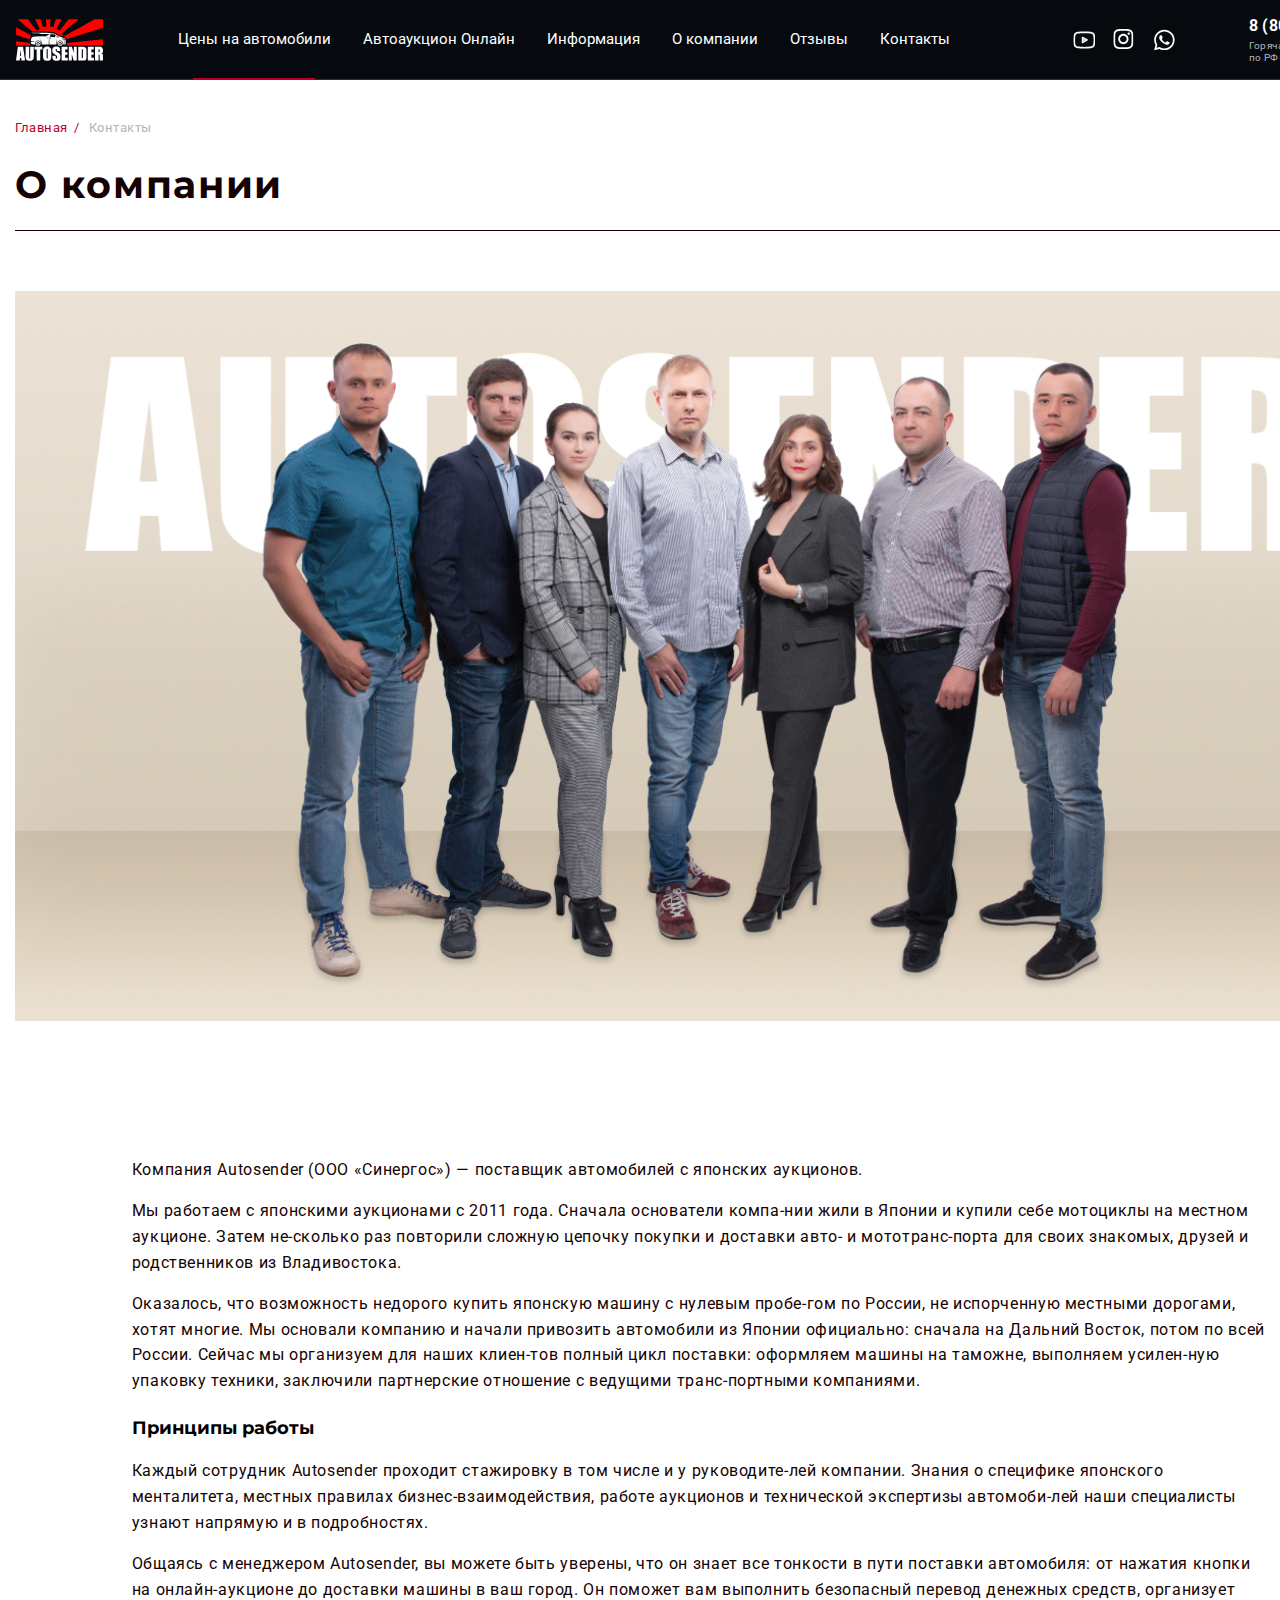
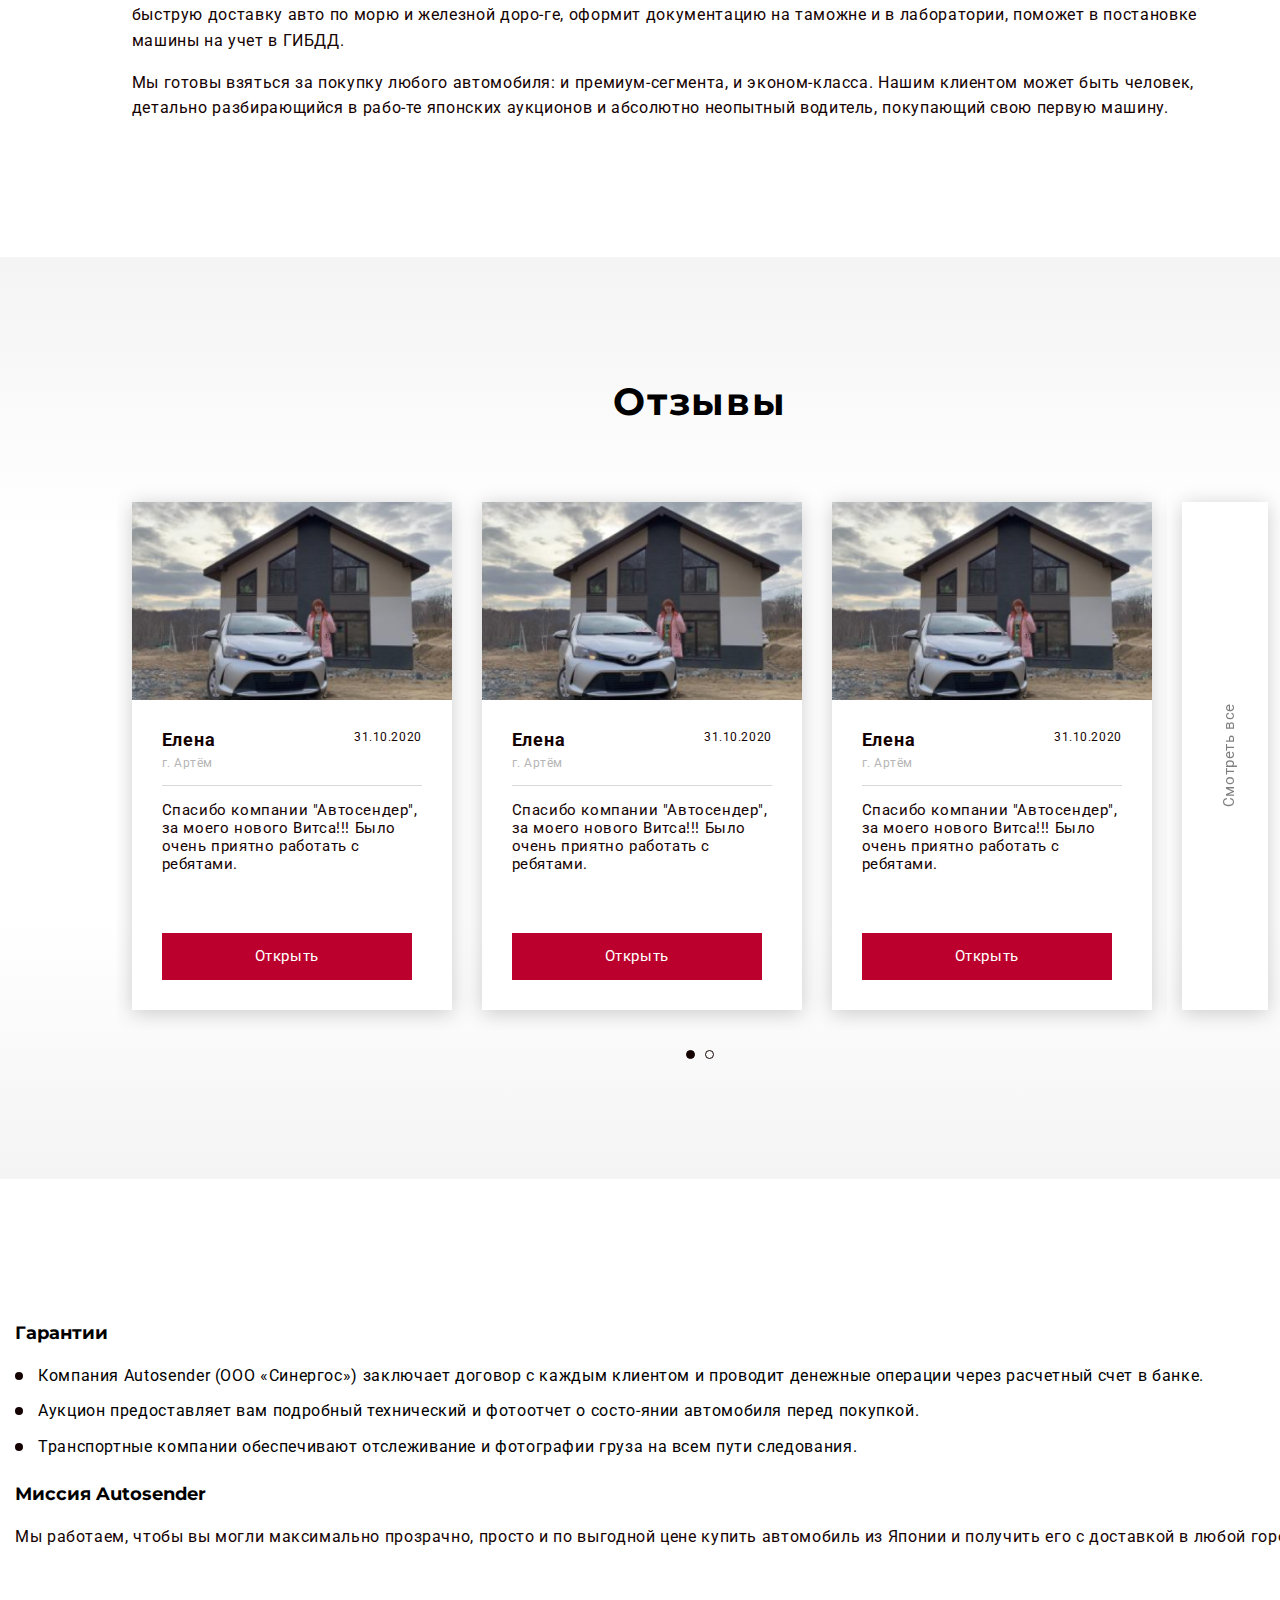
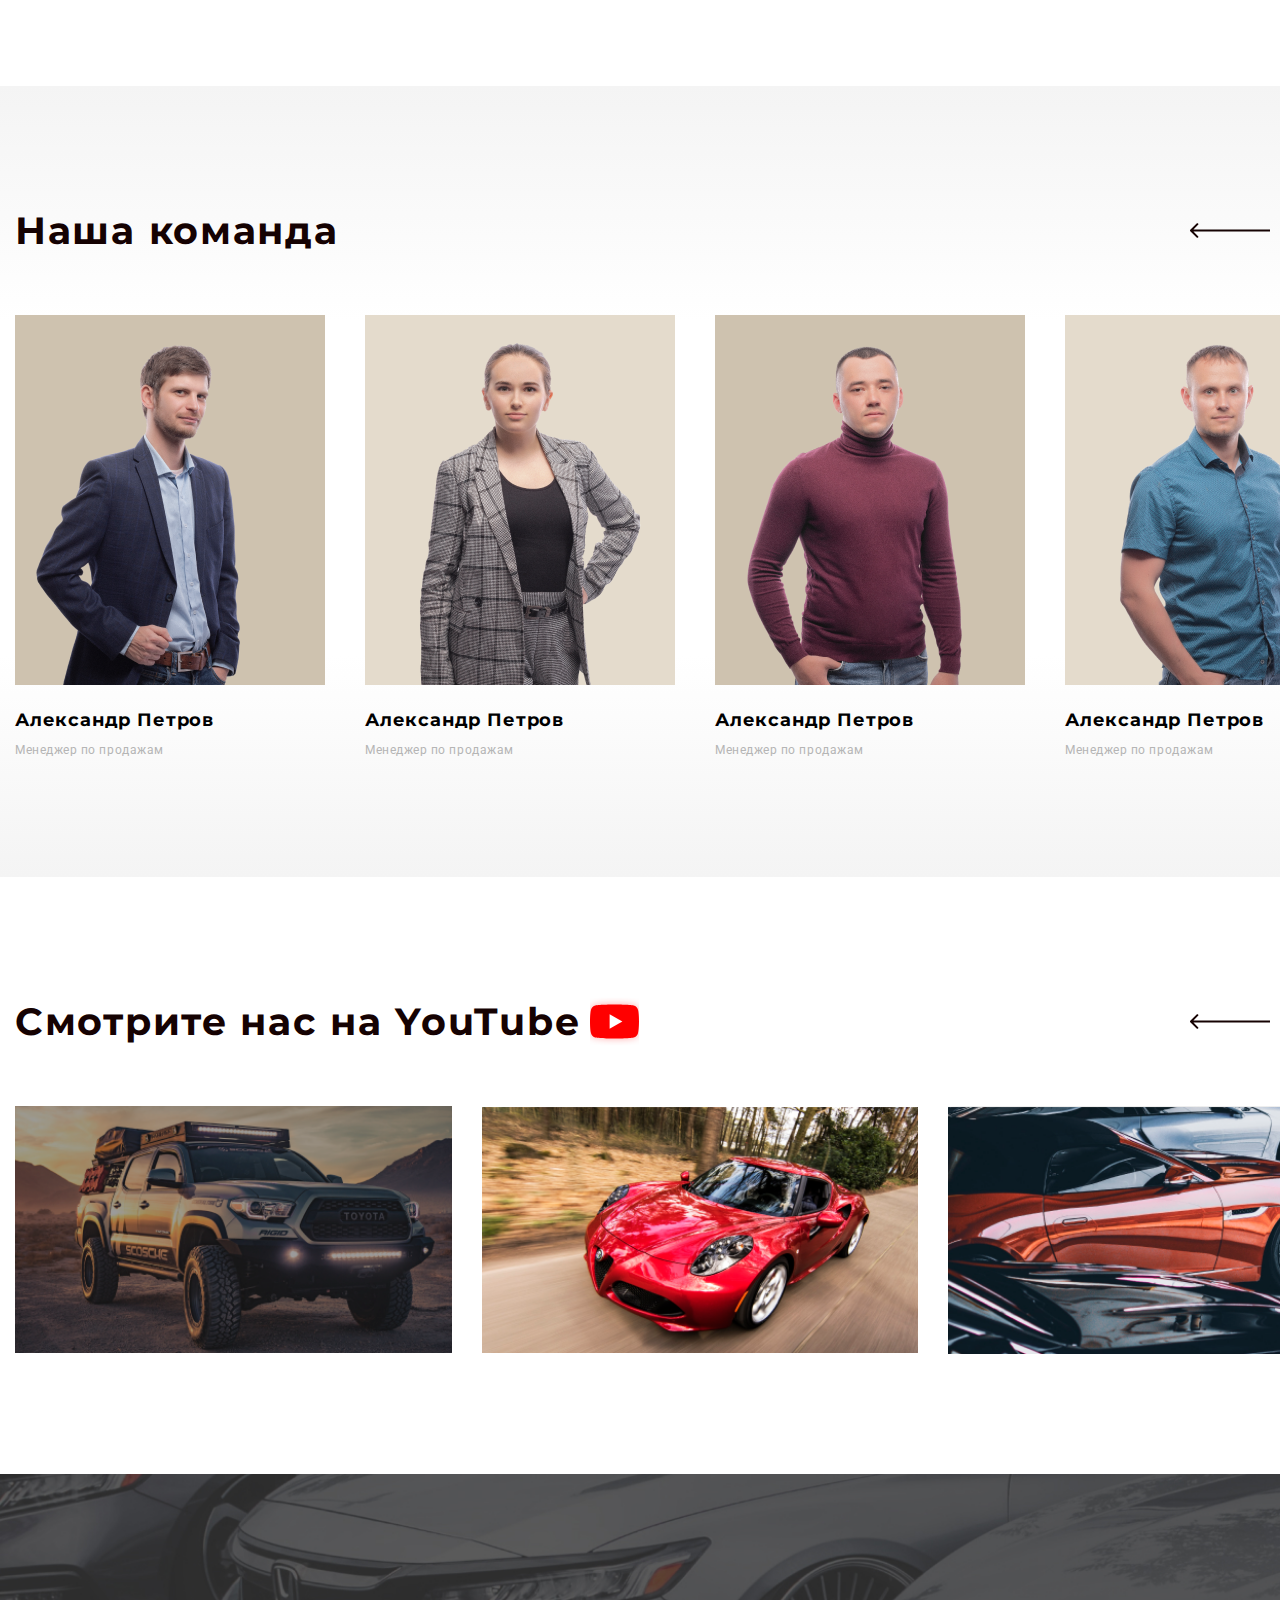
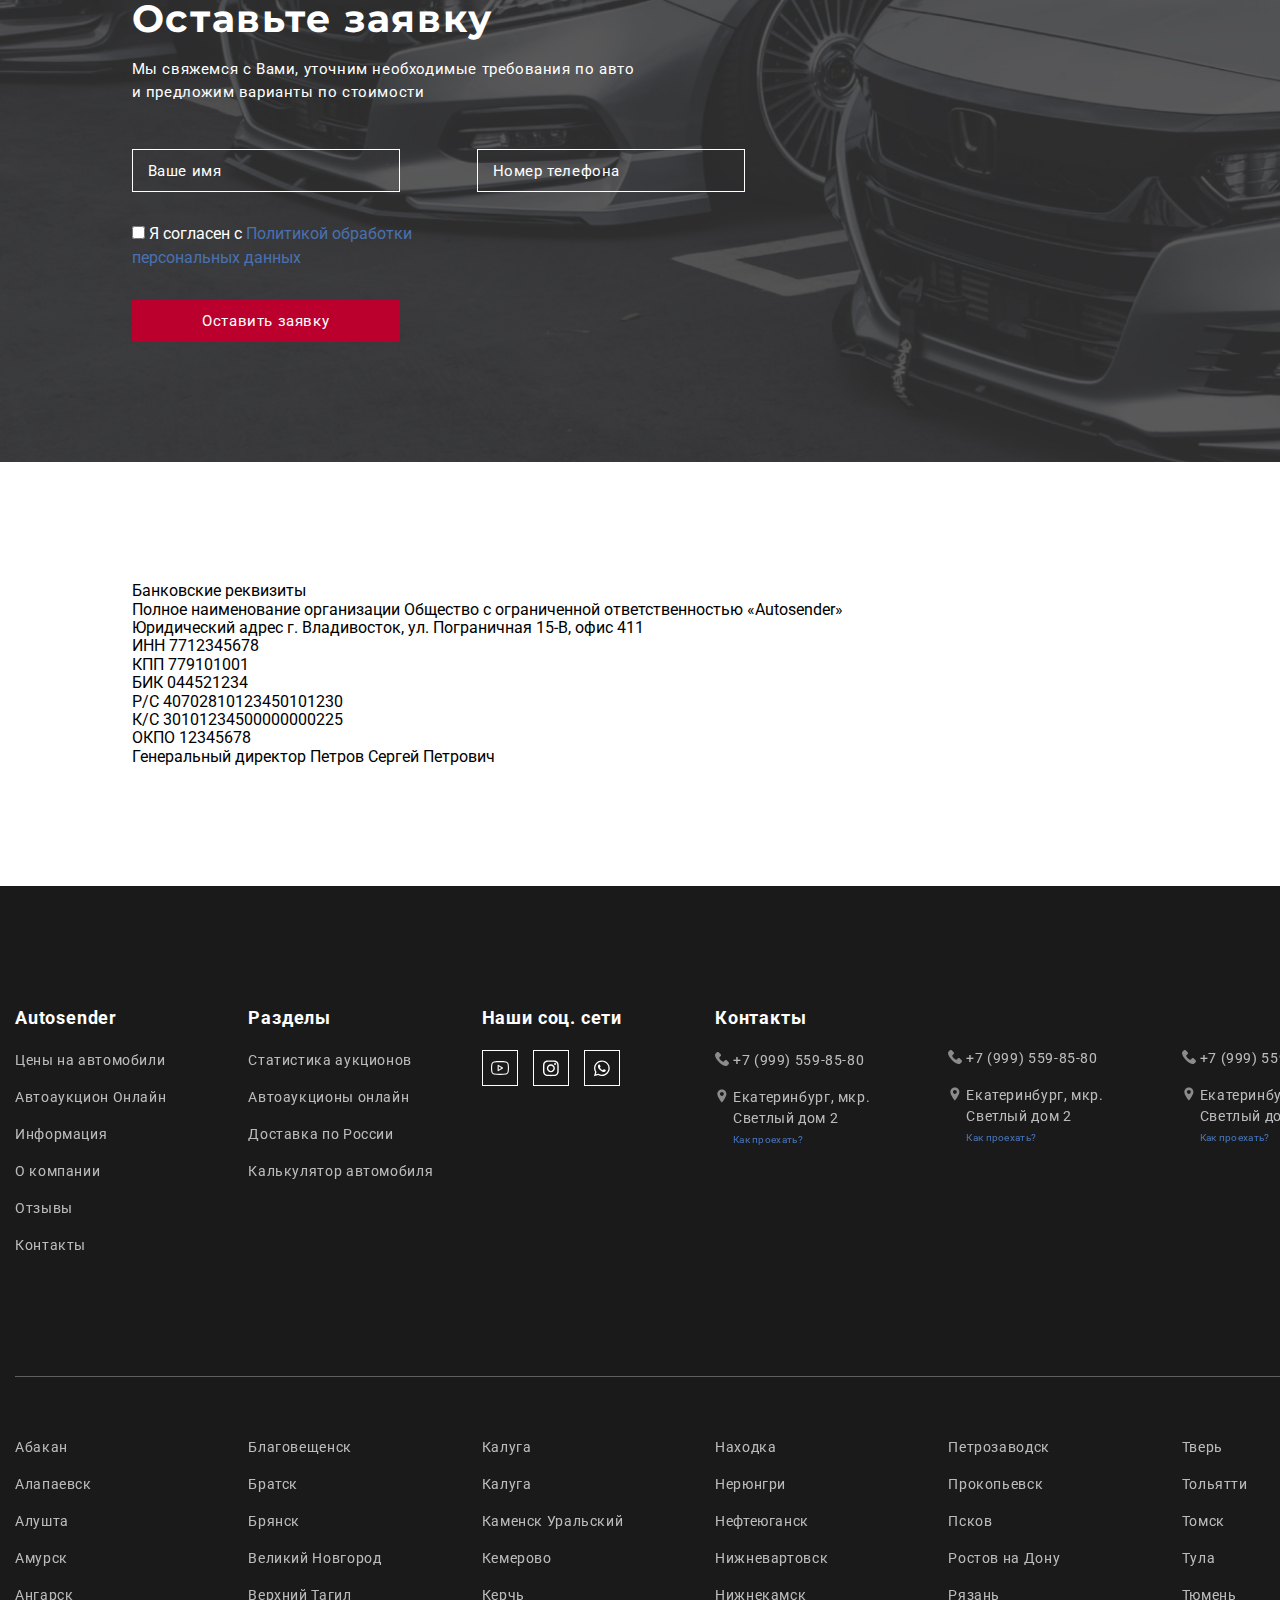
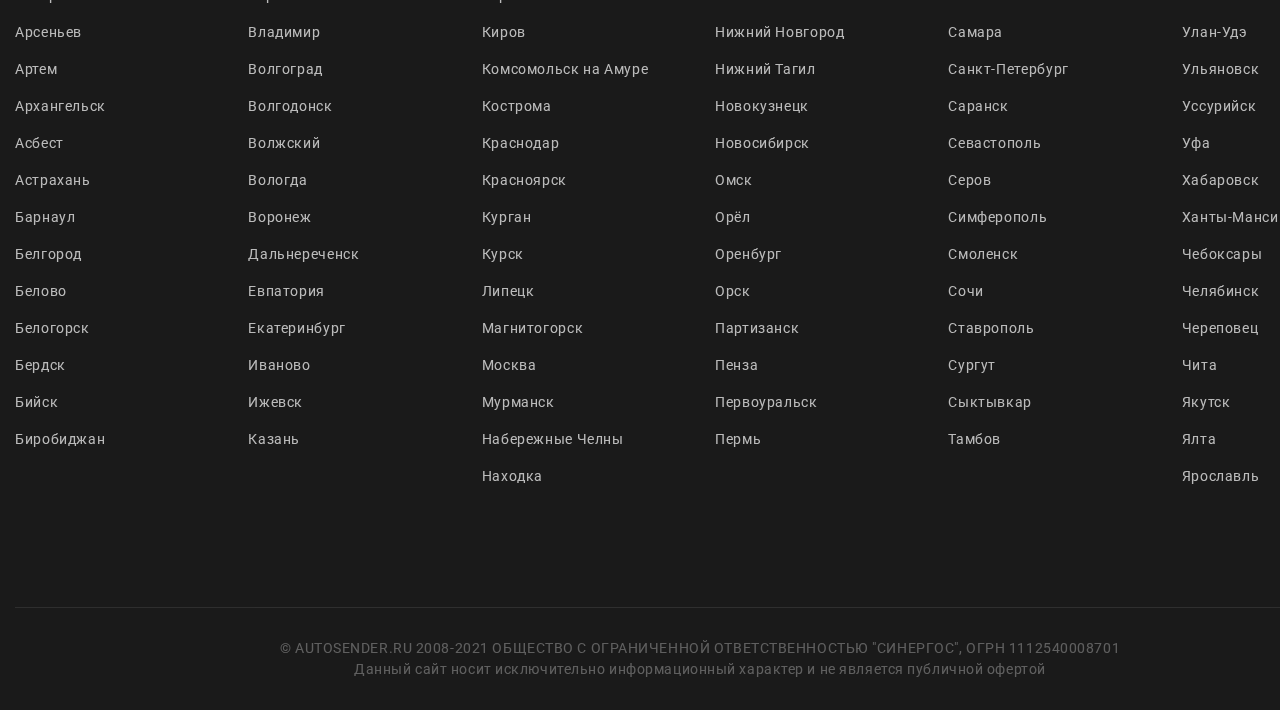
==== about.html @ 3d3c1809 "+" ====
<!DOCTYPE html>
<html lang="en">

<head>
    <meta charset="UTF-8">
    <meta http-equiv="X-UA-Compatible" content="IE=edge">
    <meta name="viewport" content="width=device-width, initial-scale=1.0">
    <title>Autosender</title>
    <link rel="stylesheet" href="css/normalize.css">
    <link rel="stylesheet" href="css/bootstrap-grid.css">
    <link rel="stylesheet" href="css/main.css">
</head>

<body>
    <header class="header">
        <div class="container-fluid">
            <div class="display-flex align-item-center justify-between">
                <div class="col-">
                    <img src="img/logo.svg" alt="" class="header__logo">
                </div>
                <div class="col-">
                    <ul class="header__menu">
                        <li class="active">
                            <a href="">Цены на автомобили</a>
                        </li>
                        <li>
                            <a href="">Автоаукцион Онлайн</a>
                        </li>
                        <li>
                            <a href="">Информация</a>
                        </li>
                        <li>
                            <a href="">О компании</a>
                        </li>
                        <li>
                            <a href="">Отзывы</a>
                        </li>
                        <li>
                            <a href="">Контакты</a>
                        </li>
                    </ul>
                </div>
                <div class="col-">
                    <ul class="header__soc">
                        <li><a href="#"></a></li>
                        <li><a href="#"></a></li>
                        <li><a href="#"></a></li>
                    </ul>
                </div>
                <div class="col- header__phone">
                    <a href="#">8 (800) 301-77-59</a>
                    <span>Горячая линия, звонок<br> по РФ бесплатный</span>
                </div>
            </div>
        </div>
    </header>

    <main class="main about-page">
        <div class="container-fluid">
            <div class="row">
                <div class="col-12">
                    <ul class="main__breadcrumbs">
                        <li><a href="#">Главная</a> </li>
                        <li>Контакты</li>
                    </ul>
                    <h1 class="main__title">О компании</h1>
                    <div class="contact__page__main-foto margin-0"></div>

                    <div class="row ">
                        <div class="col-1"></div>
                        <div class="col-10">
                            <div class="about-page__txt styles-articles">

                                <p>Компания Autosender (ООО «Синергос») — поставщик автомобилей с японских аукционов.
                                </p>
                                <p>Мы работаем с японскими аукционами с 2011 года. Сначала основатели компа-нии жили в
                                    Японии и купили себе мотоциклы на местном аукционе. Затем не-сколько раз повторили
                                    сложную цепочку покупки и доставки авто- и мототранс-порта для своих знакомых,
                                    друзей и
                                    родственников из Владивостока.
                                </p>
                                <p> Оказалось, что возможность недорого купить японскую машину с нулевым пробе-гом по
                                    России, не испорченную местными дорогами, хотят многие. Мы основали компанию и
                                    начали
                                    привозить автомобили из Японии официально: сначала на Дальний Восток, потом по всей
                                    России. Сейчас мы организуем для наших клиен-тов полный цикл поставки: оформляем
                                    машины
                                    на таможне, выполняем усилен-ную упаковку техники, заключили партнерские отношение с
                                    ведущими транс-портными компаниями.
                                </p>

                                <h3>Принципы работы</h3>
                                <p>Каждый сотрудник Autosender проходит стажировку в том числе и у руководите-лей
                                    компании.
                                    Знания о специфике японского менталитета, местных правилах бизнес-взаимодействия,
                                    работе
                                    аукционов и технической экспертизы автомоби-лей наши специалисты узнают напрямую и в
                                    подробностях.
                                </p>
                                <p>Общаясь с менеджером Autosender, вы можете быть уверены, что он знает все тонкости в
                                    пути
                                    поставки автомобиля: от нажатия кнопки на онлайн-аукционе до доставки машины в ваш
                                    город. Он поможет вам выполнить безопасный перевод денежных средств, организует
                                    быструю
                                    доставку авто по морю и железной доро-ге, оформит документацию на таможне и в
                                    лаборатории, поможет в постановке машины на учет в ГИБДД.
                                </p>
                                <p>Мы готовы взяться за покупку любого автомобиля: и премиум-сегмента, и эконом-класса.
                                    Нашим клиентом может быть человек, детально разбирающийся в рабо-те японских
                                    аукционов и
                                    абсолютно неопытный водитель, покупающий свою первую машину.
                                </p>
                            </div>
                        </div>
                        <div class="col-1"></div>

                    </div>



                </div>
            </div>
        </div>
    </main>




    <section class="reviews screen-padding  gray">
        <div class="container-fluid">
            <div class="row">
                <div class="col-12">
                    <div class="screen-title">Отзывы</div>
                </div>
            </div>
            <div class="row">
                <div class="col-md-1"></div>
                <div class="col-md-9 over-hidden">
                    <div class="row flex-nowrap sliders">
                        <div class="col-lg-4 col-md-6 col-sm-12 slide padding-top-bottom-20">
                            <div class="reviews__el">
                                <img src="img/rew.png" alt="" class="reviews__el__img">
                                <div class="reviews__el__intro">
                                    <div class="reviews__el__head">
                                        <span class="reviews__el__title"> Елена</span>
                                        <span class="reviews__el__data"> 31.10.2020</span>
                                    </div>
                                    <div class="reviews__el__city">
                                        г. Артём
                                    </div>
                                    <div class="reviews__el__txt">
                                        Спасибо компании "Автосендер", за моего нового Витса!!! Было очень приятно
                                        работать с
                                        ребятами.
                                    </div>
                                    <a href="" class="reviews__el__open">Открыть</a>
                                </div>
                            </div>
                        </div>

                        <div class="col-lg-4 col-md-6 col-sm-12 slide padding-top-bottom-20">
                            <div class="reviews__el">
                                <img src="img/rew.png" alt="" class="reviews__el__img">
                                <div class="reviews__el__intro">
                                    <div class="reviews__el__head">
                                        <span class="reviews__el__title">Елена</span>
                                        <span class="reviews__el__data"> 31.10.2020</span>
                                    </div>
                                    <div class="reviews__el__city">
                                        г. Артём
                                    </div>
                                    <div class="reviews__el__txt">
                                        Спасибо компании "Автосендер", за моего нового Витса!!! Было очень приятно
                                        работать с
                                        ребятами.
                                    </div>
                                    <a href="" class="reviews__el__open">Открыть</a>
                                </div>
                            </div>
                        </div>

                        <div class="col-lg-4 col-md-6 col-sm-12 slide padding-top-bottom-20">
                            <div class="reviews__el">
                                <img src="img/rew.png" alt="" class="reviews__el__img">
                                <div class="reviews__el__intro">
                                    <div class="reviews__el__head">
                                        <span class="reviews__el__title"> Елена</span>
                                        <span class="reviews__el__data"> 31.10.2020</span>
                                    </div>
                                    <div class="reviews__el__city">
                                        г. Артём
                                    </div>
                                    <div class="reviews__el__txt">
                                        Спасибо компании "Автосендер", за моего нового Витса!!! Было очень приятно
                                        работать с
                                        ребятами.
                                    </div>
                                    <a href="" class="reviews__el__open">Открыть</a>
                                </div>
                            </div>
                        </div>

                        <div class="col-lg-4 col-md-6 col-sm-12 slide padding-top-bottom-20">
                            <div class="reviews__el">
                                <img src="img/rew.png" alt="" class="reviews__el__img">
                                <div class="reviews__el__intro">
                                    <div class="reviews__el__head">
                                        <span class="reviews__el__title"> Елена</span>
                                        <span class="reviews__el__data"> 31.10.2020</span>
                                    </div>
                                    <div class="reviews__el__city">
                                        г. Артём
                                    </div>
                                    <div class="reviews__el__txt">
                                        Спасибо компании "Автосендер", за моего нового Витса!!! Было очень приятно
                                        работать с
                                        ребятами.
                                    </div>
                                    <a href="" class="reviews__el__open">Открыть</a>
                                </div>
                            </div>
                        </div>


                        <div class="col-lg-4 col-md-6 col-sm-12 slide padding-top-bottom-20">
                            <div class="reviews__el">
                                <img src="img/rew.png" alt="" class="reviews__el__img">
                                <div class="reviews__el__intro">
                                    <div class="reviews__el__head">
                                        <span class="reviews__el__title"> Елена</span>
                                        <span class="reviews__el__data"> 31.10.2020</span>
                                    </div>
                                    <div class="reviews__el__city">
                                        г. Артём
                                    </div>
                                    <div class="reviews__el__txt">
                                        Спасибо компании "Автосендер", за моего нового Витса!!! Было очень приятно
                                        работать с
                                        ребятами.
                                    </div>
                                    <a href="" class="reviews__el__open">Открыть</a>
                                </div>
                            </div>
                        </div>

                        <div class="col-lg-4 col-md-6 col-sm-12 slide padding-top-bottom-20">
                            <div class="reviews__el">
                                <img src="img/rew.png" alt="" class="reviews__el__img">
                                <div class="reviews__el__intro">
                                    <div class="reviews__el__head">
                                        <span class="reviews__el__title"> Елена</span>
                                        <span class="reviews__el__data"> 31.10.2020</span>
                                    </div>
                                    <div class="reviews__el__city">
                                        г. Артём
                                    </div>
                                    <div class="reviews__el__txt">
                                        Спасибо компании "Автосендер", за моего нового Витса!!! Было очень приятно
                                        работать с
                                        ребятами.
                                    </div>
                                    <a href="" class="reviews__el__open">Открыть</a>
                                </div>
                            </div>
                        </div>

                    </div>

                </div>


                <div class="col-md-1 padding-top-bottom-20">
                    <a href="" class="reviews__el__more">
                        <span>Смотреть все</span>
                    </a>
                </div>
            </div>
            <div class="row">
                <div class="col-12">
                    <div class="slider__dott"></div>
                </div>
            </div>
        </div>
        </div>
        </div>
    </section>

    <section class="guarant styles-articles screen-padding">
        <div class="container-fluid">
            <div class="row">
                <div class="col-12">
                    <h3>Гарантии</h3>
                    <ul>
                        <li>
                            Компания Autosender (ООО «Синергос») заключает договор с каждым клиентом и проводит денежные
                            операции через расчетный счет в банке.
                        </li>
                        <li>
                            Аукцион предоставляет вам подробный технический и фотоотчет о состо-янии автомобиля перед
                            покупкой.
                        </li>
                        <li>Транспортные компании обеспечивают отслеживание и фотографии груза на всем пути следования.
                        </li>
                    </ul>
                    <h3>Миссия Autosender</h3>
                    <p>
                        Мы работаем, чтобы вы могли максимально прозрачно, просто и по выгодной цене купить автомобиль
                        из Японии и получить его с доставкой в любой город России.

                    </p>
                </div>
            </div>
        </div>

    </section>



    <section class="team screen-padding main-slider">
        <div class="container-fluid over-hidden">
            <div class="row">
                <div class="col-12 flex justify-content-between __head">
                    <div class="team__title slider-title">Наша команда</div>
                    <div class="team__arrow slider-arrow">
                        <span class="team__arrow-left slider-left"></span>
                        <span class="team__arrow-right slider-right"></span>
                    </div>
                </div>
            </div>
            <div class="row flex-nowrap sliderStep">
                <div class="col-lg-3 col-md-4 col-sm-6 sliderStep__item">
                    <a href="#" class="team__item">
                        <span class="team__item__img"> <img src="img/photo-01.png" alt=""></span>
                        <span class="team__item__title">Александр Петров</span>
                        <span class="team__item__txt">Менеджер по продажам</span>
                    </a>
                </div>
                <div class="col-lg-3 col-md-4 col-sm-6  sliderStep__item">
                    <a href="#" class="team__item">
                        <span class="team__item__img"> <img src="img/photo-02.png" alt=""></span>
                        <span class="team__item__title">Александр Петров</span>
                        <span class="team__item__txt">Менеджер по продажам</span>
                    </a>
                </div>
                <div class="col-lg-3 col-md-4 col-sm-6  sliderStep__item">
                    <a href="#" class="team__item">
                        <span class="team__item__img"> <img src="img/photo-03.png" alt=""></span>
                        <span class="team__item__title">Александр Петров</span>
                        <span class="team__item__txt">Менеджер по продажам</span>
                    </a>
                </div>
                <div class="col-lg-3 col-md-4 col-sm-6  sliderStep__item">
                    <a href="#" class="team__item">
                        <span class="team__item__img"> <img src="img/photo-04.png" alt=""></span>
                        <span class="team__item__title">Александр Петров</span>
                        <span class="team__item__txt">Менеджер по продажам</span>
                    </a>
                </div>
                <div class="col-lg-3 col-md-4 col-sm-6  sliderStep__item">
                    <a href="#" class="team__item">
                        <span class="team__item__img"> <img src="img/photo-01.png" alt=""></span>
                        <span class="team__item__title">Александр Петров</span>
                        <span class="team__item__txt">Менеджер по продажам</span>
                    </a>
                </div>
                <div class="col-lg-3 col-md-4 col-sm-6  sliderStep__item">
                    <a href="#" class="team__item">
                        <span class="team__item__img"> <img src="img/photo-02.png" alt=""></span>
                        <span class="team__item__title">Александр Петров</span>
                        <span class="team__item__txt">Менеджер по продажам</span>
                    </a>
                </div>
                <div class="col-lg-3 col-md-4 col-sm-6  sliderStep__item">
                    <a href="#" class="team__item">
                        <span class="team__item__img"> <img src="img/photo-03.png" alt=""></span>
                        <span class="team__item__title">Александр Петров</span>
                        <span class="team__item__txt">Менеджер по продажам</span>
                    </a>
                </div>
                <div class="col-lg-3 col-md-4 col-sm-6  sliderStep__item">
                    <a href="#" class="team__item">
                        <span class="team__item__img"> <img src="img/photo-04.png" alt=""></span>
                        <span class="team__item__title">Александр Петров</span>
                        <span class="team__item__txt">Менеджер по продажам</span>
                    </a>
                </div>

            </div>


        </div>
    </section>


    <section class="youtube screen-padding white main-slider">
        <div class="container-fluid over-hidden">
            <div class="row">
                <div class="col-12 flex justify-content-between __head">
                    <div class="youtube__title slider-title">Смотрите нас на YouTube</div>
                    <div class="youtube__arrow slider-arrow">
                        <span class="youtube__arrow-left slider-left"></span>
                        <span class="youtube__arrow-right slider-right"></span>
                    </div>
                </div>
            </div>
            <div class="row flex-nowrap sliderStep">
                <div class="col-lg-4 col-md-6 col-sm-1 sliderStep__item">
                    <a href="#" class="youtube__item">
                        <img src="img/video-01.png" alt="">
                    </a>
                </div>
                <div class="col-lg-4 col-md-6 col-sm-1 sliderStep__item">
                    <a href="#" class="youtube__item">
                        <img src="img/video-02.png" alt="">
                    </a>
                </div>
                <div class="col-lg-4 col-md-6 col-sm-1 sliderStep__item">
                    <a href="#" class="youtube__item">
                        <img src="img/video-03.png" alt="">
                    </a>
                </div>
                <div class="col-lg-4 col-md-6 col-sm-1 sliderStep__item">
                    <a href="#" class="youtube__item">
                        <img src="img/video-01.png" alt="">
                    </a>
                </div>
                <div class="col-lg-4 col-md-6 col-sm-1 sliderStep__item">
                    <a href="#" class="youtube__item">
                        <img src="img/video-02.png" alt="">
                    </a>
                </div>
                <div class="col-lg-4 col-md-6 col-sm-1 sliderStep__item">
                    <a href="#" class="youtube__item">
                        <img src="img/video-03.png" alt="">
                    </a>
                </div>
            </div>
        </div>
        </div>
    </section>



    <section class="request screen-padding">
        <div class="container-fluid">
            <div class="row">
                <div class="col-md-1"></div>
                <div class="col-md-11">
                    <div class="request__title"> Оставьте заявку </div>
                    <div class="request__dec"> Мы свяжемся с Вами, уточним необходимые требования по авто <br>и
                        предложим
                        варианты по стоимости
                    </div>
                    <div class="request__inputs">
                        <input type="text" class="request__input" placeholder="Ваше имя">
                        <input type="text" class="request__input" placeholder="Номер телефона">
                    </div>

                    <label class="request__label">
                        <input type="checkbox">
                        <span>Я согласен с <a href="#">Политикой обработки персональных данных</a></span>
                    </label>
                    <input type="submit" value="Оставить заявку" class="request__submit">
                </div>
            </div>
        </div>
    </section>


    <section class="requisites screen-padding">
        <div class="container-fluid">
            <div class="row">
                <div class="col-1"></div>
                <div class="col-10">

                    <div class="requisites__el">
                        <div class="requisites__el__title"> Банковские реквизиты</div>
                        <div class="requisites__el__txt">
                            <div class="requisites__el__col">
                                <div class="requisites__el__row">
                                    <span>Полное наименование организации</span>
                                    <span>Общество с ограниченной ответственностью «Autosender»</span>

                                </div>
                                <div class="requisites__el__row">
                                    <span>Юридический адрес</span>
                                    <span>г. Владивосток, ул. Пограничная 15-В, офис 411</span>
                                </div>
                                <div class="requisites__el__row">
                                    <span>ИНН</span>
                                    <span>7712345678</span>
                                </div>
                            </div>
                            <div class="requisites__el__col">
                                <div class="requisites__el__row">
                                    <span>КПП</span>
                                    <span>779101001</span>
                                </div>
                                <div class="requisites__el__row">
                                    <span>БИК</span>
                                    <span>044521234</span>
                                </div>
                                <div class="requisites__el__row">
                                    <span>Р/С</span>
                                    <span>40702810123450101230</span>
                                </div>
                            </div>
                            <div class="requisites__el__col">
                                <div class="requisites__el__row">
                                    <span>К/С</span>
                                    <span>30101234500000000225</span>
                                </div>
                                <div class="requisites__el__row">
                                    <span>ОКПО</span>
                                    <span>12345678</span>
                                </div>
                                <div class="requisites__el__row">
                                    <span>Генеральный директор</span>
                                    <span>Петров Сергей Петрович</span>
                                </div>
                            </div>
                        </div>


                    </div>

                </div>
                <div class="col-1"></div>
            </div>
        </div>
    </section>

    <footer class="footer">
        <div class="container-fluid">
            <div class="row">
                <div class="col-md-2">
                    <div class="footer__title">Autosender</div>
                    <ul class="footer__list">
                        <li><a href="#">Цены на автомобили</a></li>
                        <li><a href="#">Автоаукцион Онлайн</a></li>
                        <li><a href="#">Информация</a></li>
                        <li><a href="#">О компании</a></li>
                        <li><a href="#">Отзывы</a></li>
                        <li><a href="#">Контакты</a></li>
                    </ul>
                </div>
                <div class="col-md-2">
                    <div class="footer__title">Разделы</div>
                    <ul class="footer__list">
                        <li><a href="#">Статистика аукционов</a></li>
                        <li><a href="#">Автоаукционы онлайн</a></li>
                        <li><a href="#"> Доставка по России</a></li>
                        <li><a href="#"> Калькулятор автомобиля</a></li>
                    </ul>
                </div>
                <div class="col-md-2">
                    <div class="footer__title">Наши соц. сети</div>
                    <ul class="footer__soc-list">
                        <li><a href="#"></a></li>
                        <li><a href="#"></a></li>
                        <li><a href="#"></a></li>
                    </ul>
                </div>
                <div class="col-md-2">
                    <div class="footer__title">Контакты</div>
                    <ul class="footer__list f-contact">
                        <li><a href="#">+7 (999) 559-85-80</a></li>
                        <li><span>Екатеринбург, мкр. Светлый дом 2</span><a href="#">Как проехать?</a></li>
                    </ul>
                </div>
                <div class="col-md-2 padding-top-43">
                    <ul class="footer__list f-contact">
                        <li><a href="#">+7 (999) 559-85-80</a></li>
                        <li><span>Екатеринбург, мкр. Светлый дом 2</span><a href="#">Как проехать?</a></li>
                    </ul>
                </div>
                <div class="col-md-2 padding-top-43">
                    <ul class="footer__list f-contact">
                        <li><a href="#">+7 (999) 559-85-80</a></li>
                        <li><span>Екатеринбург, мкр. Светлый дом 2</span><a href="#">Как проехать?</a></li>
                    </ul>
                </div>
            </div>
            <div class="footer__bot">
                <div class="row">
                    <div class="col-md-2">
                        <ul class="footer__list">
                            <li><a href="#">Абакан</a></li>
                            <li><a href="#">Алапаевск</a></li>
                            <li><a href="#">Алушта</a></li>
                            <li><a href="#">Амурск</a></li>
                            <li><a href="#">Ангарск</a></li>
                            <li><a href="#">Арсеньев</a></li>
                            <li><a href="#">Артем</a></li>
                            <li><a href="#">Архангельск</a></li>
                            <li><a href="#">Асбест</a></li>
                            <li><a href="#">Астрахань</a></li>
                            <li><a href="#">Барнаул</a></li>
                            <li><a href="#">Белгород</a></li>
                            <li><a href="#">Белово</a></li>
                            <li><a href="#">Белогорск</a></li>
                            <li><a href="#">Бердск</a></li>
                            <li><a href="#">Бийск</a></li>
                            <li><a href="#">Биробиджан</a></li>
                        </ul>
                    </div>
                    <div class="col-md-2">
                        <ul class="footer__list">
                            <li><a href="#">Благовещенск</a></li>
                            <li><a href="#">Братск</a></li>
                            <li><a href="#">Брянск</a></li>
                            <li><a href="#">Великий Новгород</a></li>
                            <li><a href="#">Верхний Тагил</a></li>
                            <li><a href="#">Владимир</a></li>
                            <li><a href="#">Волгоград</a></li>
                            <li><a href="#">Волгодонск</a></li>
                            <li><a href="#">Волжский</a></li>
                            <li><a href="#">Вологда</a></li>
                            <li><a href="#">Воронеж</a></li>
                            <li><a href="#">Дальнереченск</a></li>
                            <li><a href="#">Евпатория</a></li>
                            <li><a href="#">Екатеринбург</a></li>
                            <li><a href="#">Иваново</a></li>
                            <li><a href="#">Ижевск</a></li>
                            <li><a href="#">Казань</a></li>
                        </ul>
                    </div>
                    <div class="col-md-2">
                        <ul class="footer__list">
                            <li><a href="#">Калуга</a></li>
                            <li><a href="#">Калуга</a></li>
                            <li><a href="#">Каменск Уральский</a></li>
                            <li><a href="#">Кемерово</a></li>
                            <li><a href="#">Керчь</a></li>
                            <li><a href="#">Киров</a></li>
                            <li><a href="#">Комсомольск на Амуре</a></li>
                            <li><a href="#">Кострома</a></li>
                            <li><a href="#">Краснодар</a></li>
                            <li><a href="#">Красноярск</a></li>
                            <li><a href="#">Курган</a></li>
                            <li><a href="#">Курск</a></li>
                            <li><a href="#">Липецк</a></li>
                            <li><a href="#"> Магнитогорск</a></li>
                            <li><a href="#">Москва</a></li>
                            <li><a href="#">Мурманск</a></li>
                            <li><a href="#">Набережные Челны</a></li>
                            <li><a href="#">Находка</a></li>
                        </ul>
                    </div>
                    <div class="col-md-2">
                        <ul class="footer__list">
                            <li><a href="#">Находка</a></li>
                            <li><a href="#">Нерюнгри</a></li>
                            <li><a href="#">Нефтеюганск</a></li>
                            <li><a href="#">Нижневартовск</a></li>
                            <li><a href="#">Нижнекамск</a></li>
                            <li><a href="#">Нижний Новгород</a></li>
                            <li><a href="#">Нижний Тагил</a></li>
                            <li><a href="#">Новокузнецк</a></li>
                            <li><a href="#">Новосибирск</a></li>
                            <li><a href="#">Омск</a></li>
                            <li><a href="#">Орёл</a></li>
                            <li><a href="#">Оренбург</a></li>
                            <li><a href="#">Орск</a></li>
                            <li><a href="#">Партизанск</a></li>
                            <li><a href="#">Пенза</a></li>
                            <li><a href="#">Первоуральск</a></li>
                            <li><a href="#">Пермь</a></li>
                        </ul>
                    </div>
                    <div class="col-md-2">
                        <ul class="footer__list">
                            <li><a href="#">Петрозаводск</a></li>
                            <li><a href="#">Прокопьевск</a></li>
                            <li><a href="#">Псков</a></li>
                            <li><a href="#">Ростов на Дону</a></li>
                            <li><a href="#">Рязань</a></li>
                            <li><a href="#">Самара</a></li>
                            <li><a href="#">Санкт-Петербург</a></li>
                            <li><a href="#">Саранск</a></li>
                            <li><a href="#">Севастополь</a></li>
                            <li><a href="#">Серов</a></li>
                            <li><a href="#">Симферополь</a></li>
                            <li><a href="#">Смоленск</a></li>
                            <li><a href="#">Сочи</a></li>
                            <li><a href="#">Ставрополь</a></li>
                            <li><a href="#">Сургут</a></li>
                            <li><a href="#">Сыктывкар</a></li>
                            <li><a href="#">Тамбов</a></li>
                        </ul>
                    </div>
                    <div class="col-md-2">
                        <ul class="footer__list">
                            <li><a href="#">Тверь</a></li>
                            <li><a href="#">Тольятти</a></li>
                            <li><a href="#">Томск</a></li>
                            <li><a href="#">Тула</a></li>
                            <li><a href="#">Тюмень</a></li>
                            <li><a href="#">Улан-Удэ</a></li>
                            <li><a href="#">Ульяновск</a></li>
                            <li><a href="#">Уссурийск</a></li>
                            <li><a href="#">Уфа</a></li>
                            <li><a href="#">Хабаровск</a></li>
                            <li><a href="#">Ханты-Мансийск</a></li>
                            <li><a href="#">Чебоксары</a></li>
                            <li><a href="#">Челябинск</a></li>
                            <li><a href="#">Череповец</a></li>
                            <li><a href="#">Чита</a></li>
                            <li><a href="#">Якутск</a></li>
                            <li><a href="#">Ялта</a></li>
                            <li><a href="#">Ярославль</a></li>
                        </ul>
                    </div>
                </div>
            </div>
            <div class="row">
                <div class="col-md-12">
                    <div class="footer__cop">
                        © AUTOSENDER.RU 2008-2021 ОБЩЕСТВО С ОГРАНИЧЕННОЙ ОТВЕТСТВЕННОСТЬЮ "СИНЕРГОС", ОГРН
                        1112540008701<br>
                        Данный сайт носит исключительно информационный характер и не является публичной офертой
                    </div>
                </div>
            </div>
        </div>
    </footer>
    <script src="js/main.js"></script>
</body>

</html>
---- css/main.css ----
@import url("https://fonts.googleapis.com/css2?family=Roboto:wght@300;400;500;700;900&display=swap");
@import url("https://fonts.googleapis.com/css2?family=Montserrat:wght@300;400;700&display=swap");

body {
    font-family: "Roboto", sans-serif;
    font-size: 16px;
    min-width: 1400px;
    
}

* {
    box-sizing: border-box;
}

.header {
    height: 80px;
    background: #060a0e;
    border-bottom: 1px solid rgba(255, 255, 255, 0.15);
}

.header__menu {
    display: flex;
}

.header__menu > li {
    margin-right: 32px;
    height: 80px;
    position: relative;
    display: flex;
    align-items: center;
}

.header__menu > li.active:after {
    content: "";
    position: absolute;
    width: 80%;
    left: 10%;
    bottom: 0;
    height: 2px;
    background: #bc002d;
}

.header__menu > li:last-child {
    margin-right: 0;
}

.header__logo {
    display: block;
}

.header__menu > li > a {
    color: #fff;
    font-size: 15px;
    display: block;
    white-space: nowrap;
}

.header__soc {
    display: flex;
    margin-left: 50px;
}

.header__soc > li {
    margin-right: 18px;
}

.header__soc > li:last-child {
    margin-right: 0;
}

.header__soc > li > a {
    width: 22px;
    height: 22px;
    display: block;
}

.header__soc > li:nth-child(1) > a {
    background: url(../img/youtube.svg) no-repeat 0 0;
}

.header__soc > li:nth-child(2) > a {
    background: url(../img/instagram.svg) no-repeat 0 0;
}

.header__soc > li:nth-child(3) > a {
    background: url(../img/whatsapp.svg) no-repeat 0 0;
}

.header__phone > span {
    display: block;
    font-size: 10px;
    line-height: 120%;
    letter-spacing: 0.04em;
    color: #b5b5b5;
}

.header__phone > a {
    display: block;
    font-weight: bold;
    font-size: 16px;
    line-height: 20px;
    letter-spacing: 0.02em;
    color: #ffffff;
    margin-bottom: 4px;
}

.screen-1 {
    height: 800px;
    background: url(../img/bg.jpg) no-repeat center 0;
    background-size: cover;
    display: flex;
    align-items: stretch;
}

.screen-1 .container-fluid {
    display: flex;
    align-items: center;
}

.screen-1__dec {
    font-size: 15px;
    line-height: 18px;
    letter-spacing: 0.18em;
    color: rgba(255, 255, 255, 0.3);
}

.screen-1__title {
    font-weight: bold;
    font-size: 45px;
    line-height: 130%;
    letter-spacing: 0.045em;
    text-transform: uppercase;

    color: #ffffff;
}

.screen-1__more {
    width: 195px;
    height: 44px;
    text-align: center;
    line-height: 44px;
    display: block;
    border: 1px solid #ffffff;
    box-sizing: border-box;
    font-size: 15px;
    letter-spacing: 0.04em;
    color: #ffffff;
    margin-top: 40px;
}

.screen-1__el {
    max-width: 650px;
    position: relative;
    padding-bottom: 260px;
}

.screen-1__el:after {
    content: "";
    position: absolute;
    width: 8px;
    height: 192px;
    background: url(../img/scroll.svg) no-repeat 0 0;
    left: 0;
    bottom: 0;
}

.screen-1__soc {
    position: absolute;
    right: 15px;
    top: 50%;
    margin-top: -69px;
}

.screen-1__soc > li {
    margin-bottom: 15px;
}

.screen-1__soc > li:last-child {
    margin-bottom: 0;
}

.screen-1__soc > li > a {
    width: 36px;
    height: 36px;
    display: block;
}

.screen-1__soc > li:nth-child(1) > a {
    background: url(../img/youtube2.svg) no-repeat 0 0;
}

.screen-1__soc > li:nth-child(2) > a {
    background: url(../img/instagram2.svg) no-repeat 0 0;
}

.screen-1__soc > li:nth-child(3) > a {
    background: url(../img/whatsapp2.svg) no-repeat 0 0;
}

.screen-1__form {
    position: absolute;
    right: 0;
    bottom: 0;
    background: rgba(0, 0, 0, 0.4);
    backdrop-filter: blur(30px);
    display: flex;
    align-items: stretch;
}

.screen-1__form__row {
    display: flex;
    border-bottom: 1px solid rgba(255, 255, 255, 0.15);
}

.screen-1__form__col {
    width: 50%;
    min-width: 275px;
    padding: 40px;
    border-right: 1px solid rgba(255, 255, 255, 0.15);
}

.screen-1__form__sumbit {
    height: 100%;
    border: none;
    background: none;
    background: url(../img/sumbit-1.svg) no-repeat center center;
    width: 100px;
    cursor: pointer;
}

.screen-1__form__selects {
    display: flex;
    justify-content: space-between;
}

.screen-1__form__label {
    font-size: 10px;
    line-height: 12px;
    letter-spacing: 0.03em;

    color: rgba(255, 255, 255, 0.5);
}

.__select {
    position: relative;
    width: 100%;
    height: 40px;
}

.__select.min {
    width: 80px;
}
.__select.middle {
    width: 135px;
}

.__select[data-state="active"] .__select__title::before {
    transform: translate(-3px, -50%) rotate(-45deg);
}
.__select[data-state="active"] .__select__title::after {
    transform: translate(3px, -50%) rotate(45deg);
}

.__select[data-state="active"] .__select__content {
    opacity: 1;
}
.__select[data-state="active"] .__select__label + .__select__input + .__select__label {
    max-height: 45px;
    border-top-width: 1px;
}
.__select__title {
    display: flex;
    align-items: center;
    width: 100%;
    height: 100%;
    background: none;
    border-bottom: 1px solid rgba(255, 255, 255, 0.5);
    font-size: 15px;
    cursor: pointer;

    color: rgba(255, 255, 255, 0.5);
}

.main__auto-list__select .__select__title {
    border: 1px solid #b3b3b3;
    color: #000;
    padding: 0 15px;
}

.main__fillter .__select__title {
    border-bottom: 1px solid #150202;
    color: #150202;
}

.__select__title::before,
.__select__title::after {
    content: "";
    position: absolute;
    top: 50%;
    right: 0;
    display: block;
    width: 8px;
    height: 1px;
    transition: all 0.3s ease-out;
    background-color: rgba(255, 255, 255, 0.5);
    transform: translate(-3px, -50%) rotate(45deg);
}

.main__fillter .__select__title::before,
.main__fillter .__select__title::after {
    background-color: #150202 !important ;
}

.main__auto-list__select .__select__title::before,
.main__auto-list__select .__select__title::after {
    background-color: #b3b3b3 !important ;
    right: 10px;
}

.__select__title::after {
    transform: translate(3px, -50%) rotate(-45deg);
}

.__select__content {
    position: absolute;
    top: 40px;
    left: 0;
    display: flex;
    flex-direction: column;
    width: 100%;
    padding-top: 3px;
    background-color: rgba(255, 255, 255, 0.5);
    border-top: none;
    box-shadow: 0px 15px 15px rgba(0, 0, 0, 0.15);

    transition: all 0.3s ease-out;
    opacity: 0;
    z-index: 8;
}
.__select__input {
    display: none;
}
.__select__input:checked + label {
    background-color: #dedede;
}
.__select__input:disabled + label {
    opacity: 0.6;
    pointer-events: none;
}
.__select__label {
    display: flex;
    align-items: center;
    width: 100%;
    height: 30px;
    max-height: 0;
    padding: 0 10px;
    font-size: 12px;
    transition: all 0.2s ease-out;
    cursor: pointer;
    overflow: hidden;
}

.__select__label:hover {
    background-color: rgba(255, 255, 255, 0.5) !important;
}

.screen-padding {
    padding-top: 120px;
    padding-bottom: 120px;
    overflow: hidden;
}

.screen-title {
    font-family: Montserrat;
    font-weight: bold;
    font-size: 38px;
    line-height: 130%;
    margin-bottom: 56px;
    text-align: center;
    letter-spacing: 0.045em;
    text-align: center;
}

.screen-3 .screen-title {
    color: #fff;
}

.tabs-item {
    display: none;
}

.tabs-item.active {
    display: block;
}

.main__auctiontabs-item.active {
    display: flex;
}

.tabs-list {
    display: flex;
    justify-content: space-between;
    margin-bottom: 40px;
}

.tabs-list > li {
    font-weight: bold;
    font-size: 20px;
    line-height: 130%;
    letter-spacing: 0.045em;
    position: relative;
    color: #150202;
    width: 14.285%;
    cursor: pointer;
    text-align: center;
}

.main__auctiontabs-list.tabs-list > li {
    text-align: left;
    width: 14.285%;
}

.tabs-list > li > span {
    display: inline-block;
    padding-bottom: 5px;
}

.tabs-list > li.active span {
    border-bottom: 1px solid #000000;
}

.tabs-list > li:after {
    content: "";
    position: absolute;
    right: 0;
    top: 50%;
    width: 1px;
    height: 38px;
    background: #b9b9b9;
    margin-top: -19px;
}

.main__auctiontabs-list.tabs-list > li:after {
    right: 18%;
}

.tabs-list > li:last-child:after {
    display: none;
}

.gray {
    background: linear-gradient(180deg, #f4f4f4 0%, #ffffff 29.69%, #ffffff 71.87%, #f4f4f4 100%) !important;
}

.white {
    background: #fff !important;
}

.auto-tabs__el {
    border: 1px solid #343434;
}
.auto-tabs__el__start {
    padding: 97px 55px 55px 55px;
    text-align: center;
}

.auto-tabs__el__title {
    font-weight: bold;
    font-size: 20px;
    line-height: 130%;
    /* identical to box height, or 26px */
    margin-bottom: 20px;
    letter-spacing: 0.045em;

    /* black */

    color: #150202;
}

.auto-tabs__el__title > span {
    font-weight: normal;
    color: #150202;
    opacity: 0.5;
    padding-left: 16px;
    margin-left: 10px;
    position: relative;
}

.auto-tabs__el__title > span:after {
    content: "";
    position: absolute;
    left: 0;
    top: 50%;
    margin-top: -2px;
    width: 4px;
    height: 4px;
    border-radius: 50%;
    background: #150202;
    opacity: 0.5;
}

.auto-tabs__el__list {
    display: flex;

    justify-content: center;
}

.auto-tabs__el__list > li {
    padding-right: 10px;
    margin-right: 10px;
    font-size: 15px;
    line-height: 18px;
    letter-spacing: 0.04em;
    color: #666666;
    position: relative;
}

.auto-tabs__el__list > li:last-child {
    padding-right: 0;
    margin-right: 0;
}

.auto-tabs__el__list > li::after {
    content: "";
    position: absolute;
    right: 0;
    top: 0;
    height: 100%;
    border-right: 1px solid rgba(0, 0, 0, 0.15);
}

.auto-tabs__el__list > li:last-child:after {
    display: none;
}

.auto-tabs__el__end {
    display: flex;
    align-items: stretch;
    border-top: 1px solid #b3b3b3;
}

.auto-tabs__el__rt {
    width: 50%;
    display: flex;
    align-items: center;
    justify-content: center;
}

.auto-tabs__el__lt {
    border-right: 1px solid #b3b3b3;
    width: 50%;
}

.auto-tabs__el__end__pr {
    padding-top: 8px;
    padding-bottom: 8px;
    border-bottom: 1px solid rgba(0, 0, 0, 0.3);
    padding-left: 47px;
    background: url(../img/i.svg) no-repeat 24px 20px;
}

.auto-tabs__el__end__pr:nth-child(2) > span:nth-child(1) {
    color: #bc002d;
}

.auto-tabs__el__end__pr:last-child {
    border-bottom: none;
}

.auto-tabs__el__end__pr > span {
    display: block;
}

.auto-tabs__el__end__pr > span:nth-child(1) {
    font-weight: bold;
    font-size: 20px;
    line-height: 130%;

    letter-spacing: 0.045em;
}

.auto-tabs__el__end__pr > span:nth-child(2) {
    font-size: 10px;
    line-height: 12px;

    letter-spacing: 0.03em;

    color: rgba(0, 0, 0, 0.5);
}

.auto-tabs__el__img {
    position: absolute;
    left: 0;
    width: 100%;
    text-align: center;
    top: -50px;
}

.auto-tabs__el__img > img {
    display: inline;
}

.auto-tabs__tab {
    margin-top: 120px;
}

.screen-3 {
    background: #343434;
}

.screen-3__el {
    margin-bottom: 35px;
    position: relative;
    overflow: hidden;
}

.background-txt {
    font-family: Montserrat;
    position: absolute;
    right: 0;
    bottom: 22px;
    font-weight: bold;
    font-size: 110px;
    line-height: 130%;
    white-space: nowrap;
    text-align: right;
    letter-spacing: 0.045em;
    user-select: none;
    z-index: 1;
    color: rgba(255, 255, 255, 0.03);
}

.auto-black .background-txt {
    color: rgba(0, 0, 0, 0.03);
}

.screen-3__el__main {
    border: 1px solid #ffffff;
    position: relative;
    z-index: 2;
}

.auto-black .screen-3__el__main {
    border: 1px solid #343434;
}

.screen-3__el__maini-nfo {
    padding: 25px 0;
}

.screen-3__el__title {
    font-weight: bold;
    font-size: 20px;
    line-height: 130%;
    margin-bottom: 15px;
    letter-spacing: 0.045em;
    color: #ffffff;
}

.auto-black .screen-3__el__title {
    color: #000;
}

.screen-3__el__title > span:last-child {
    font-weight: normal;
    color: rgba(255, 255, 255, 0.5);
    opacity: 0.5;
    padding-left: 16px;
    margin-left: 10px;
    position: relative;
}

.screen-3__el__title > span:last-child:after {
    content: "";
    position: absolute;
    left: 0;
    top: 50%;
    margin-top: -2px;
    width: 4px;
    height: 4px;
    border-radius: 50%;
    background: rgba(255, 255, 255, 0.5);
    opacity: 0.5;
}

.auto-black .screen-3__el__title > span:last-child {
    color: #150202;
    opacity: 0.5;
}

.auto-black .screen-3__el__title > span:last-child:after {
    background: #150202;
    opacity: 0.5;
}

.screen-3__img > img {
    width: 100%;
}

.screen-3__el__list {
    color: #ffffff;
    font-size: 14px;
    line-height: 180%;
    letter-spacing: 0.045em;
    color: #ffffff;
    font-weight: bold;
}

.auto-black .screen-3__el__list {
    color: #666666;
}

.screen-3__el__list > li {
    display: flex;
}

.screen-3__el__list > li > span {
    width: 65px;
    font-weight: normal;
}

.screen-3__el__st {
    display: flex;
    justify-content: space-between;
    font-size: 12px;
    line-height: 14px;
    text-align: right;
    letter-spacing: 0.045em;
    color: rgba(255, 255, 255, 0.5);
    margin-bottom: 10px;
}

.auto-black .screen-3__el__st {
    color: #343434;
}

.screen-3__el__prs {
    position: absolute;
    right: 15px;
    padding: 0 30px;
    bottom: -2px;
    background: #fff;
    background: #ffffff;
    height: 54px;
    display: flex;
    align-items: center;
    justify-content: space-between;
}

.auto-black .screen-3__el__prs {
    background: none;
    border-top: 1px solid #343434;
    border-left: 1px solid #343434;
}

.screen-3__el__prs__it > span {
    display: block;
}

.screen-3__el__prs__it {
    padding-right: 27px;
    margin-right: 30px;
    position: relative;
}

.screen-3__el__prs__it:after {
    content: "";
    position: absolute;
    right: 0;
    top: 50%;
    margin-top: -13px;
    height: 26px;
    width: 1px;
    background: rgba(0, 0, 0, 0.3);
}

.screen-3__el__prs__it:last-child {
    padding-right: 0;
    margin-right: 0;
    border-right: none;
}

.screen-3__el__prs__it:last-child:after {
    display: none;
}

.screen-3__el__prs__it:last-child > a {
    font-size: 15px;
    line-height: 18px;
    color: #150202;
    letter-spacing: 0.04em;
}

.screen-3__el__prs__it > span:nth-child(1) {
    font-weight: bold;
    font-size: 20px;
    line-height: 130%;
    letter-spacing: 0.045em;
    color: #bc002d;
}

.screen-3__el__prs__it > span:nth-child(2) {
    font-size: 10px;
    line-height: 12px;
    letter-spacing: 0.03em;
    color: rgba(0, 0, 0, 0.5);
}

.screen-3__el__warn {
    position: absolute;
    right: 15px;
    top: -1px;
    border: 1px solid #ffffff;
    max-width: 342px;
}

.auto-black .screen-3__el__warn {
    border: 1px solid #343434;
}

.screen-3__el__warn__it {
    padding: 13px 30px 13px 54px;
    font-size: 12px;
    position: relative;
    line-height: 14px;
    border-bottom: 1px solid rgba(255, 255, 255, 0.15);
    letter-spacing: 0.045em;
    color: #ffffff;
}

.auto-black .screen-3__el__warn__it {
    color: #343434;
}

.auto-black .screen-3__el__warn__it {
    border-bottom: 1px solid #343434;
}

.auto-black .screen-3__el__warn__it:last-child {
    border-bottom: none;
}

.screen-3__el__warn__it > span {
    padding-left: 10px;
    display: block;
    border-left: 1px solid rgba(255, 255, 255, 0.15);
}

.screen-3__el__warn__it::after {
    content: "";
    position: absolute;
    width: 14px;
    height: 14px;
    left: 20px;
    top: 50%;
    margin-top: -7px;
    background: url(../img/icon1.svg) no-repeat 0 0;
}

.screen-3__el__warn__it:last-child:after {
    background: url(../img/icon2.svg) no-repeat 0 0;
}

.auto-black .screen-3__el__warn__it::after {
    background: url(../img/icon1-.svg) no-repeat 0 0;
}

.auto-black .screen-3__el__warn__it:last-child:after {
    background: url(../img/icon2-.svg) no-repeat 0 0;
}

.show-more {
    display: block;
    height: 58px;
    line-height: 58px;
    text-align: center;
    margin-top: 60px;
    border-top: 1px solid #b5b5b5;
    border-bottom: 1px solid #b5b5b5;
    font-size: 15px;
    letter-spacing: 0.04em;
    color: #b5b5b5;
    opacity: 0.5;
}

.show-more > span {
    padding-left: 24px;
    background: url(../img/arrow.svg) no-repeat 0 center;
}

.back-dark.show-more {
    border-top: 1px solid #fff;
    border-bottom: 1px solid #fff;
    color: #fff;
}

.scroll-drop {
    overflow: hidden;
}

.screen-4__el {
    font-weight: bold;
    font-size: 18px;
    line-height: 130%;
    letter-spacing: 0.045em;
    color: #150202;
    border: 1px solid #b5b5b5;
    padding: 25px 30px 25px 123px;
    height: 119px;
    display: flex;
    align-items: center;
    position: relative;
}

.screen-4__el:after {
    content: "";
    position: absolute;
    width: 195px;
    right: -230px;
    top: 50%;
    border-bottom: 1px solid #b5b5b5;
}

.screen-4__el:before {
    content: "";
    position: absolute;
    height: 59px;
    left: 93px;
    top: 50%;
    margin-top: -30px;
    border-left: 1px solid #b5b5b5;
}

.screen-4__el > span {
    position: absolute;
    left: 37px;
    top: 50%;
    margin-top: -16px;
    font-family: Montserrat;
    font-style: normal;
    font-weight: bold;
    font-size: 50px;
    text-align: right;
    letter-spacing: 0.045em;
    color: #150202;
}

.request {
    background: url(../img/bg2.jpg) no-repeat 0 0;
    background-size: cover;
}

.request__title {
    font-weight: bold;
    font-size: 38px;
    line-height: 130%;
    font-family: Montserrat;

    letter-spacing: 0.045em;
    margin-bottom: 15px;
    color: #ffffff;
}

.request__dec {
    font-size: 15px;
    line-height: 150%;
    margin-bottom: 46px;

    letter-spacing: 0.04em;

    color: #ffffff;
}

.request__inputs {
    display: flex;
    margin-bottom: 30px;
}

.request__input {
    width: 268px;
    height: 43px;
    padding: 0 15px;

    border: 1px solid #ffffff;

    font-size: 15px;
    margin-right: 77px;
    letter-spacing: 0.04em;
    background: none;
    color: #ffffff;
}

.request__input::placeholder {
    color: #ffffff;
}

.request__label {
    max-width: 300px;
    color: #fff;
    display: block;
    margin-bottom: 30px;
    line-height: 150%;
}

.request__label a {
    color: #4971af;
}

.request__submit {
    width: 268px;
    height: 42px;
    background: #bc002d;
    border: none;
    font-size: 15px;

    text-align: center;
    letter-spacing: 0.04em;

    color: #ffffff;
}

.reviews__el {
    height: 100%;
    background: #fff;

    box-shadow: 0px 3px 20px rgba(0, 0, 0, 0.2);
}

.reviews__el__img {
    width: 100%;
}

.reviews__el__intro {
    padding: 30px;
}

.reviews__el__head {
    display: flex;
    justify-content: space-between;
    margin-bottom: 5px;
}

.reviews__el__title {
    font-weight: bold;
    font-size: 18px;
    letter-spacing: 0.045em;
    color: #150202;
}

.reviews__el__data {
    font-size: 12px;
    line-height: 14px;
    letter-spacing: 0.045em;
    color: #150202;
}

.reviews__el__city {
    font-size: 12px;
    line-height: 14px;
    letter-spacing: 0.045em;

    color: #b5b5b5;
    border-bottom: 1px solid rgba(0, 0, 0, 0.15);
    padding-bottom: 15px;
    margin-bottom: 15px;
}

.reviews__el__txt {
    font-size: 15px;
    line-height: 18px;
    letter-spacing: 0.04em;
    margin-bottom: 60px;
    color: #150202;
}

.reviews__el__open {
    display: block;

    max-width: 250px;
    height: 47px;
    background: #bc002d;
    font-size: 15px;
    line-height: 18px;
    letter-spacing: 0.04em;
    line-height: 47px;
    text-align: center;
    color: #ffffff;
}

.reviews__el__more {
    display: block;
    height: 100%;
    width: 100%;
    background: #ffffff;
    position: relative;
    box-shadow: 0px 3px 20px rgba(0, 0, 0, 0.2);
}

.reviews__el__more > span {
    font-size: 15px;
    line-height: 18px;
    /* identical to box height */

    text-align: center;
    letter-spacing: 0.04em;

    color: #000000;

    opacity: 0.5;
    transform: rotate(-90deg);
    display: block;
    white-space: nowrap;
    position: absolute;
    top: 50%;
    margin-top: -10px;
    margin-left: -5px;
}

.screen-7 {
    background: #343434;
}

.screen-7 .screen-title {
    color: #fff;
}

.screen-7__img {
    width: 100%;
    display: block;
}

.screen-7__el {
    position: relative;
    color: #fff;
    display: block;
    cursor: pointer;
}

.screen-7__el:hover {
    filter: drop-shadow(0px 3px 10px rgba(0, 0, 0, 0.3));
}

.screen-7__el__txt {
    position: absolute;
    left: 0;
    top: 0;
    height: 100%;
    width: 100%;
    background: rgba(0, 0, 0, 0.75);
    padding: 30px;
    display: none;
    color: #fff;
}

.screen-7__el:hover .screen-7__el__txt {
    display: block;
}

.screen-7__el__title {
    font-family: Montserrat;
    font-weight: bold;
    font-size: 18px;
    line-height: 130%;

    letter-spacing: 0.045em;

    margin-bottom: 20px;
}

.screen-7__el__dec {
    font-size: 15px;
    line-height: 18px;
    letter-spacing: 0.04em;

    color: #ffffff;
}

.screen-7__more {
    display: block;
    font-size: 15px;
    line-height: 18px;
    letter-spacing: 0.04em;
    color: #b5b5b5;
    width: 195px;
    height: 44px;
    line-height: 44px;
    padding-left: 58px;
    border: 1px solid #b5b5b5;
    margin-top: 40px;
    background: url(../img/arrow2.svg) no-repeat 34px center;
}

.screen-8__el {
    border: 1px solid #b5b5b5;
    padding: 30px;
    min-height: 152px;
    display: flex;
    align-items: center;
    position: relative;
}

.screen-8__el:after {
    content: "";
    position: absolute;
    width: 195px;
    right: -230px;
    top: 50%;
    border-bottom: 1px solid #b5b5b5;
}

.screen-8__el > span:nth-child(1) {
    position: absolute;
    right: -12px;
    bottom: -32px;
    font-family: Montserrat;
    font-style: normal;
    font-weight: bold;
    font-size: 110px;
    line-height: 130%;
    text-align: right;
    letter-spacing: 0.045em;

    color: rgba(0, 0, 0, 0.03);
}

.screen-8__el > span:nth-child(2) {
    font-size: 15px;
    line-height: 150%;
    letter-spacing: 0.04em;
    color: #150202;
}

.screen-9__row {
    border-top: 1px solid #b5b5b5;
}

.screen-9__row:last-child {
    border-bottom: 1px solid #b5b5b5;
}

a.screen-9__el {
    display: flex;
    height: 175px;
    align-items: center;
    justify-content: center;
}

.screen-9 .col-md-2 {
    border-right: 1px solid #b5b5b5;
}

.screen-10__txt {
    padding-top: 30px;
    border-top: 1px solid #000;
}

.screen-10__txt > h1 {
    font-weight: bold;
    font-size: 18px;
    line-height: 130%;
    letter-spacing: 0.045em;
    margin-bottom: 15px;
    color: #150202;
}

.screen-10__txt > p {
    font-size: 15px;
    line-height: 150%;
    letter-spacing: 0.04em;
    color: #150202;
}

.footer {
    background: #1a1a1a;
    padding-top: 120px;
    padding-bottom: 30px;
}

.footer__title {
    font-weight: bold;
    font-size: 18px;
    line-height: 130%;
    letter-spacing: 0.045em;
    color: #ffffff;
    margin-bottom: 20px;
}

.footer__list > li {
    margin-bottom: 16px;
}

.footer__list > li:last-child {
    margin-bottom: 0;
}

.footer__list > li {
    font-size: 14px;
    letter-spacing: 0.045em;
    line-height: 21px;
    opacity: 0.7;
}

.footer__list > li > a {
    color: #ffffff;
}

.footer__soc-list {
    display: flex;
}

.footer__soc-list > li {
    margin-right: 15px;
}

.footer__soc-list > li:last-child {
    margin-right: 0;
}

.footer__soc-list > li > a {
    width: 36px;
    height: 36px;
    display: block;
}

.footer__soc-list > li:nth-child(1) > a {
    background: url(../img/youtube2.svg) no-repeat 0 0;
}

.footer__soc-list > li:nth-child(2) > a {
    background: url(../img/instagram2.svg) no-repeat 0 0;
}

.footer__soc-list > li:nth-child(3) > a {
    background: url(../img/whatsapp2.svg) no-repeat 0 0;
}

.f-contact > li:nth-child(1) {
    padding-left: 18px;
    background: url(../img/phone2.svg) no-repeat 0 2px;
}

.f-contact > li:nth-child(2) {
    padding-left: 18px;
    color: #fff;
    background: url(../img/maps.svg) no-repeat 0 2px;
}

.f-contact > li:nth-child(2) > a {
    font-size: 10px;
    line-height: 12px;
    display: block;
    letter-spacing: 0.03em;
    margin-top: 5px;
    color: #5a9cff;
}

.footer__bot {
    border-top: 1px solid rgba(255, 255, 255, 0.3);
    padding-top: 60px;
    margin-top: 120px;
    padding-bottom: 120px;
}

.footer__cop {
    border-top: 1px solid rgba(255, 255, 255, 0.3);
    padding-top: 30px;
    font-size: 14px;
    line-height: 150%;
    /* or 21px */

    text-align: center;
    letter-spacing: 0.04em;

    color: #ffffff;

    opacity: 0.3;
}

.sliders {
    position: relative;
    transition: all ease 1s;
    left: 0;
}

.slider__dott {
    display: flex;
    justify-content: center;
    margin-top: 20px;
}

.slider__dott > span {
    height: 9px;
    width: 9px;
    border-radius: 50%;
    margin: 0 5px;
    cursor: pointer;
    border: 1px solid #150202;
}

.slider__dott > span.active {
    background: #150202;
}

.main {
    padding-top: 40px;
    margin-bottom: 120px;
}

.main__auctiontabs-item {
    display: flex;
    justify-content: space-around;
}

.main__auctiontabs-item__col {
    width: 14.285%;
}

.main__auctiontabs-items {
    margin-bottom: 88px;
}

.main__auctiontabs-item__list > li {
    margin-bottom: 14px;
}

.main__auctiontabs-item__list > li:last-child {
    margin-bottom: 0;
}

.main__auctiontabs-item__list > li > a {
    font-size: 13px;
    line-height: 15px;
    letter-spacing: 0.045em;
    color: #150202;
}

.main__fillter {
    background: #ffffff;
    margin-bottom: 120px;
    box-shadow: 0px 3px 20px rgba(0, 0, 0, 0.2);
}

.main__fillter__row {
    padding: 0 60px;
    height: 155px;
    display: flex;
    align-items: center;
    border-bottom: 1px solid rgba(0, 0, 0, 0.1);
}

.main__fillter__sg {
    width: 100%;
}

.main__fillter__row-2 {
    padding: 30px 60px;
}

.main__fillter__buttons {
    padding: 30px 60px;
    position: absolute;
    bottom: 25px;
    left: 0;
    width: 100%;
}

.main__fillter__label {
    font-size: 10px;
    line-height: 12px;
    letter-spacing: 0.03em;
    color: #150202;
}

.main__fillter__label-2 {
    font-size: 15px;
    line-height: 18px;

    letter-spacing: 0.04em;

    margin-bottom: 15px;

    color: #150202;
}

.checkbox {
    position: absolute;
    z-index: -1;
    opacity: 0;
}

.checkbox + label {
    display: inline-flex;
    align-items: center;
    user-select: none;
    position: relative;
    padding-left: 24px;
}

.checkbox + label > span {
    margin-left: 20px;
    display: block;
    font-weight: 500;
    font-size: 12px;
    line-height: 18px;
    color: #4f4f4f;
}

.checkbox + label::before {
    content: "";
    display: inline-block;
    width: 16px;
    height: 16px;
    border: 1px solid #b3b3b3;
    position: absolute;
    left: 0;
    top: 1px;
}

.checkbox:checked + label::before {
    background: #cbd0e7;
}

.checkbox:checked + label::after {
    content: "";
    position: absolute;
    left: 0;
    top: 1px;

    width: 16px;
    height: 16px;
    background: #bc002d url(../img/check.svg) no-repeat center center;
}

.checkbox-color {
    position: absolute;
    z-index: -1;
    opacity: 0;
}

.checkbox-color + label {
    display: inline-flex;
    user-select: none;
    position: relative;
    width: 24px;
    height: 24px;
    cursor: pointer;
}

.checkbox-color + label::before {
    content: "";
    display: inline-block;
    width: 24px;
    height: 24px;
    position: absolute;
    border-radius: 50%;
    left: 0;
    top: 0;
}

.checkbox-color:checked + label::after {
    content: "";
    position: absolute;
    left: 0;
    top: 0;

    width: 24px;
    height: 24px;
    background: url(../img/check2.svg) no-repeat center center;
}

.white.checkbox-color + label::before {
    background: #ffffff;
    border: 1px solid #e3e3e3;
}

.white.checkbox-color + label::after {
    background: url(../img/check3.svg) no-repeat center center;
}

.silver.checkbox-color + label::before {
    background: linear-gradient(180deg, #c4c4c4 0%, #f4f4f4 92.19%);
}
.gray.checkbox-color + label::before {
    background: #9c9c9c;
}
.black.checkbox-color + label::before {
    background: #000000;
}
.brown.checkbox-color + label::before {
    background: #964b00;
}
.gold.checkbox-color + label::before {
    background: linear-gradient(180deg, #f4bf00 0%, #ffd700 100%);
}
.beige.checkbox-color + label::before {
    background: #f4e6d0;
}
.red.checkbox-color + label::before {
    background: #ff0000;
}
.orang.checkbox-color + label::before {
    background: #ff7f09;
}
.yellow.checkbox-color + label::before {
    background: #f9f022;
}
.green.checkbox-color + label::before {
    background: #00ae00;
}
.blue.checkbox-color + label::before {
    background: linear-gradient(0deg, rgba(0, 0, 0, 0.2), rgba(0, 0, 0, 0.2)), #24caff;
}
.blue-dark.checkbox-color + label::before {
    background: #011af8;
}
.purple.checkbox-color + label::before {
    background: #9e00ff;
}
.purple-light.checkbox-color + label::before {
    background: #d500bf;
}
.pink.checkbox-color + label::before {
    background: #ffcee6;
}

.main__fillter__check-container {
    display: flex;
    flex-wrap: wrap;
}

.main__fillter__check {
    width: 16.666%;
    margin-bottom: 15px;
}

.main__fillter__check-container-2 {
    display: flex;
    flex-wrap: wrap;
}

.main__fillter__check-2 {
    width: 12.5%;
    margin-bottom: 12px;
}

.main__fillter__input {
    height: 40px;
    border: none;
    width: 100%;
    border-bottom: 1px solid #000;
}

.main__fillter__input::placeholder {
    color: #000;
}

.main__fillter__submit {
    width: 100%;
    height: 44px;
    background-color: #bc002d;
    border: none;
    font-size: 15px;
    color: #ffffff;
    cursor: pointer;
}

.main__fillter__reset__sett {
    display: flex;
    justify-content: space-between;
    margin-bottom: 18px;
}

.main__fillter__sett {
    font-size: 15px;
    line-height: 18px;
    letter-spacing: 0.04em;
    padding-right: 20px;
    color: #bc002d;
    cursor: pointer;
    background: url(../img/arrow3.svg) no-repeat right center;
}

.main__fillter__reset {
    font-size: 15px;
    line-height: 18px;
    letter-spacing: 0.04em;
    color: #b5b5b5;
    padding-right: 20px;
    cursor: pointer;
    background: url(../img/close.svg) no-repeat right center;
}

.main__auto-list__sort {
    display: flex;
    justify-content: space-between;
    padding-top: 15px;
    border-top: 1px solid #150202;
    align-items: center;
    margin-bottom: 40px;
}

.main__auto-list__select {
    width: 195px;
    height: 38px;
}

.main__auto-list__quan {
    font-weight: bold;
    font-size: 16px;
    line-height: 19px;
    letter-spacing: 0.045em;
    color: rgba(0, 0, 0, 0.5);
}

.main__auto-list__quan > span {
    color: #150202;
}

.youtube {
    background: linear-gradient(180deg, #f4f4f4 0%, #ffffff 29.69%, #ffffff 71.87%, #f4f4f4 100%);
}

.__head {
    padding-bottom: 60px;
}

.slider-title {
    font-family: Montserrat;
    font-style: normal;
    font-weight: bold;
    font-size: 38px;
    line-height: 130%;
    letter-spacing: 0.045em;

    color: #150202;
}

.youtube__title.slider-title {
    padding-right: 67px;
    background: url(../img/youtube3.svg) no-repeat right center;
}

.slider-arrow {
    display: flex;
    align-items: center;
}

.slider-left {
    height: 15px;
    width: 80px;
    margin-right: 35px;
    background: url(../img/youtube__arrow-left.svg) no-repeat 0 0;
    cursor: pointer;
}

.slider-right {
    height: 15px;
    width: 80px;
    background: url(../img/youtube__arrow-right.svg) no-repeat 0 0;
    cursor: pointer;
}

.youtube__item {
    position: relative;
    display: block;
}

.youtube__item > img {
    width: 100%;
}

.youtube__item::after {
    content: "";
    position: absolute;
    left: 0;
    top: 0;
    height: 100%;
    width: 100%;
    background: linear-gradient(0deg, rgba(52, 52, 52, 0.5), rgba(52, 52, 52, 0.5)),
        url(pexels-kelson-downes-1149137.jpg);
    z-index: 2;
    box-shadow: 0px 3px 20px rgba(0, 0, 0, 0.2);
    display: none;
}

.youtube__item::before {
    content: "";
    position: absolute;
    left: 0;
    top: 0;
    height: 100%;
    width: 100%;
    z-index: 3;
    background: url(../img/play-icon.svg) no-repeat center center;
    display: none;
}

.youtube__item:hover::after,
.youtube__item:hover::before {
    display: block;
}

.pagination {
    margin-top: 36px;
    display: flex;
    justify-content: center;
}

.pagination > li {
}

.pagination > li > span,
.pagination > li > a {
    height: 40px;
    width: 40px;
    display: flex;
    align-items: center;
    justify-content: center;
    font-family: Montserrat;
    font-style: normal;
    font-weight: bold;
    font-size: 16px;
    line-height: 20px;
    letter-spacing: 0.045em;
    color: #150202;
    cursor: pointer;
}

.pagination > li > span.active {
    background: #bc002d;
    color: #fff;
}

.main__breadcrumbs {
    display: flex;
    font-size: 13px;
    line-height: 15px;
    letter-spacing: 0.04em;
    color: #b5b5b5;
}

.main__breadcrumbs > li {
}

.main__breadcrumbs > li > a {
    color: #bc002d;
    position: relative;
    margin-right: 9px;
    display: block;
    padding-right: 12px;
}

.main__breadcrumbs > li > a:after {
    content: "/";
    position: absolute;
    right: 0;
    font-size: 13px;
    line-height: 15px;
    letter-spacing: 0.04em;
    color: #bc002d;
}

.main__title {
    font-family: Montserrat;
    font-style: normal;
    font-weight: bold;
    font-size: 38px;
    line-height: 130%;
    /* or 49px */

    letter-spacing: 0.045em;

    border-bottom: 1px solid #150202;
    padding-bottom: 20px;
    margin-bottom: 60px;
    color: #150202;
}

.contact__page__title {
    font-family: Montserrat;
    font-style: normal;
    font-weight: bold;
    font-size: 20px;
    line-height: 130%;

    letter-spacing: 0.04em;

    color: #150202;
    margin-bottom: 22px;
}

.contact__page__list-2 > li {
    margin-bottom: 16px;
    padding-left: 26px;
    font-size: 16px;
    line-height: 140%;

    position: relative;
    letter-spacing: 0.04em;

    color: #150202;
}

.contact__page__list-2 > li:after {
    content: "";
    position: absolute;
    top: 4px;
    left: 0;
    width: 14px;
    height: 14px;
}

.contact__page__list-2 > li.c-phone:after {
    background: url(../img/phone.svg) no-repeat 0 0;
}
.contact__page__list-2 > li.c-adress:after {
    background: url(../img/maps2.svg) no-repeat 0 0;
    height: 18px;
}
.contact__page__list-2 > li.c-email:after {
    background: url(../img/email.svg) no-repeat 0 0;
}
.contact__page__list-2 > li.c-time:after {
    background: url(../img/time.svg) no-repeat 0 0;
}

.contact__page__list {
    display: flex;
    flex-wrap: wrap;
    border-right: 1px solid #e5e5e5;
    margin-right: 65px;
}

.contact__page__list > li {
    margin-right: 60px;
}

.contact__page__list > li:nth-child(1) {
    margin-bottom: 50px;
}

.contact__page__list > li > span > span {
    font-family: Roboto;
    font-style: normal;
    font-weight: normal;
    font-size: 14px;
    line-height: 16px;
    letter-spacing: 0.02em;

    display: block;
    color: #b5b5b5;
}

.contact__page__list > li > span > a {
    font-family: Montserrat;
    font-weight: bold;
    font-size: 22px;
    line-height: 27px;
    margin-bottom: 10px;
    letter-spacing: 0.02em;
    display: block;
    color: #150202;
}

.contact__page__list > li:nth-last-child(2) > span > a {
    color: #5a9cff;
}

.contact__page__list > li:last-child {
    display: flex;
}

a.contact__page__whats {
    display: block;
    width: 28px;
    height: 28px;
    margin-right: 20px;
    background: url(../img/whats.svg) no-repeat 0 0;
}

a.contact__page__teleg {
    display: block;
    width: 28px;
    height: 28px;
    background: url(../img/teleg.svg) no-repeat 0 0;
}

.contact__page__list-3 {
    margin-top: 30px;
    display: flex;
}

.contact__page__list-3 > li {
    margin-right: 40px;
}

.contact__page__list-3 > li > a {
    margin-right: 40px;
    font-family: Montserrat;
    font-weight: bold;
    font-size: 12px;
    line-height: 24px;
    display: block;
    letter-spacing: 0.04em;
    padding-right: 36px;
    white-space: nowrap;
}

.contact__page__list-3 > li:nth-child(1) > a {
    background: url(../img/youtube4.svg) no-repeat right center;
}

.contact__page__list-3 > li:nth-child(2) > a {
    background: url(../img/instagram3.svg) no-repeat right center;
}

.contact__page__manager {
    margin-top: 40px;
    padding-top: 40px;
    border-top: 1px solid #e5e5e5;
}

.contact__page__manager__title {
    font-family: Montserrat;
    font-style: normal;
    font-weight: bold;
    font-size: 16px;
    line-height: 20px;
    margin-bottom: 24px;
    letter-spacing: 0.04em;
    color: #b5b5b5;
}

.contact__page__manager__list {
    display: flex;
    flex-wrap: wrap;
}

.contact__page__manager__list > li {
    margin-right: 60px;
    padding-left: 57px;
    position: relative;
}

.contact__page__manager__list > li:after {
    content: "";
    position: absolute;
    left: 0;
    top: 0;
    height: 44px;
    width: 44px;
}

.contact__page__manager__list > li:nth-child(1):after {
    background: url(../img/photo-1.png);
}
.contact__page__manager__list > li:nth-child(2):after {
    background: url(../img/photo-2.png);
}
.contact__page__manager__list > li:nth-child(3):after {
    background: url(../img/photo-3.png);
}
.contact__page__manager__list > li:nth-child(4):after {
    background: url(../img/photo-4.png);
}

.contact__page__manager__list > li > span {
    display: block;
}

.contact__page__manager__list > li > span:nth-child(1) {
    font-family: Montserrat;
    font-style: normal;
    font-weight: bold;
    font-size: 16px;
    line-height: 20px;
    letter-spacing: 0.04em;
    margin-bottom: 4px;
    color: #150202;
}

.contact__page__manager__list > li > span:nth-child(2) {
    font-size: 14px;
    line-height: 140%;
    /* identical to box height, or 20px */

    letter-spacing: 0.02em;

    /* black */

    color: #150202;
}

.contact__page__main-foto {
    height: 730px;
    background: url(../img/main-photo.jpg) no-repeat 0 0;
    background-size: cover;
    margin-top: 120px;
}

.team {
    background: linear-gradient(180deg, #f4f4f4 0%, #ffffff 29.69%, #ffffff 71.87%, #f4f4f4 100%);
}

.team__item__title {
    font-family: Montserrat;
    font-style: normal;
    font-weight: bold;
    font-size: 18px;
    line-height: 130%;
    margin-top: 24px;
    margin-bottom: 10px;
    letter-spacing: 0.045em;
    display: block;
}

.team__item__txt {
    font-size: 12px;
    line-height: 14px;
    letter-spacing: 0.045em;
    color: #b5b5b5;
    display: block;
}

.additional-text__el {
    background: #ffffff;
    padding: 60px;
    box-shadow: 0px 3px 20px rgba(0, 0, 0, 0.2);
}

.additional-text__el__title {
    font-family: Montserrat;
    font-style: normal;
    font-weight: bold;
    font-size: 18px;
    line-height: 130%;

    letter-spacing: 0.045em;

    margin-bottom: 30px;

    color: #150202;
}

.additional-text__el__txt {
    display: flex;
    justify-content: space-between;
}

.additional-text__el__row {
    margin-bottom: 22px;
    max-width: 400px;
}
.additional-text__el__col {
    margin-right: 80px;
}
.additional-text__el__col:last-child {
    margin-right: 0;
}

.additional-text__el__row:last-child {
    margin-bottom: 0;
}

.additional-text__el__row > span:nth-child(1) {
    display: block;
    font-size: 14px;
    line-height: 16px;
    letter-spacing: 0.045em;
    color: #5a9cff;
}

.additional-text__el__row > span:nth-child(2) {
    font-size: 14px;
    line-height: 150%;
}

.sliderStep {
    position: relative;

    left: 0;
    transition: all ease 1s;
}

.styles-articles p {
    font-size: 16px;
    line-height: 160%;
    /* or 26px */

    letter-spacing: 0.04em;

    /* black */

    color: #150202;
}

.styles-articles ul > li {
    font-size: 16px;
    line-height: 160%;
    margin-bottom: 10px;
    padding-left: 23px;
    position: relative;
    letter-spacing: 0.04em;
}

.styles-articles ul > li:after {
    content: "";
    position: absolute;
    left: 0;
    top: 50%;
    margin-top: -4px;
    height: 8px;
    width: 8px;
    border-radius: 50%;
    background-color: #150202;
}

.styles-articles h3 {
    font-family: Montserrat;
    font-style: normal;
    font-weight: bold;
    font-size: 18px;
    line-height: 160%;
    margin-top: 20px;
    margin-bottom: 15px;
}

.about-page__txt {
    padding-top: 120px;
}

.information-page__spoler {
    border: 1px solid #b5b5b5;
    padding: 25px 30px 25px 126px;
    position: relative;
    cursor: pointer;
}

.information-page__spoler > span {
    display: block;
}

.information-page__spoler__title {
    font-family: Montserrat;
    font-style: normal;
    font-weight: bold;
    font-size: 18px;
    line-height: 130%;
    letter-spacing: 0.045em;
    margin-bottom: 12px;
    color: #150202;
}

.information-page__spoler__txt {
    font-size: 14px;
    line-height: 150%;
    letter-spacing: 0.04em;
    color: #150202;
}

.information-page__spoler__txt.full {
    display: none;
}
.active .information-page__spoler__txt.full {
    display: block;
}

.information-page__spoler__txt > p {
    margin-bottom: 10px;
}

.information-page__spoler__numb {
    height: 67px;
    width: 99px;
    position: absolute;
    left: 0;
    top: 33px;
    display: block;
    line-height: 67px;
    text-align: center;
    font-family: Montserrat;
    font-weight: bold;
    font-size: 50px;
    line-height: 61px;
    text-align: center;
    letter-spacing: 0.045em;
    color: #150202;
    border-right: 1px solid #b3b3b3;
}

.information-page__spoler::after {
    content: "";
    position: absolute;
    right: -1px;
    top: -1px;
    height: 30px;
    width: 30px;
    background: #000 url(../img/arrow4.svg) no-repeat center center;
}

.information-page__spoler.active::after {
    transform: rotate(-180deg);
}

.spoler-line {
    height: 1px;
    background-color: #b5b5b5;
    width: 100%;
    margin-top: 70px;
}

.information-page__row {
    margin-bottom: 60px;
}

.information-page__img-fluid {
    height: 350px;
    position: absolute;
    left: 0;
    width: 100%;
    background: url(../img/banner-photo.jpg) no-repeat 0 0;
    background-size: cover;
}

.img-container-fluid {
    margin-bottom: 120px;
    margin-top: 40px;
}

.product-page__head {
    display: flex;
    justify-content: space-between;
    margin-top: 30px;
    margin-bottom: 12px;
    padding-bottom: 10px;
    border-bottom: 1px solid #150202;
}

.product-page__data {
    color: #666666;
    font-size: 12px;
    margin-top: 10px;
}

.product-page__title {
    font-family: Montserrat;
    font-size: 38px;
    line-height: 1;
    letter-spacing: 0.045em;
    color: #150202;
    display: flex;
    margin: 0;
    padding: 0;
}

.product-page__title:nth-child(1) {
    font-weight: 700;
}

.product-page__title > span:nth-child(2) {
    font-weight: 400;
    color: #150202;
    display: block;
    opacity: 0.5;
    position: relative;
    padding-left: 23px;
    margin-left: 15px;
}

.product-page__title > span:nth-child(2):after {
    content: "";
    position: absolute;
    width: 8px;
    height: 8px;
    top: 50%;
    margin-top: -4px;
    left: 0;
    border-radius: 50%;
    background: #150202;
}

.product-page__est__num {
    font-family: Montserrat;

    font-weight: bold;
    font-size: 30px;
    line-height: 100%;

    color: #5a9cff;
}

.product-page__est__txt {
    font-family: Montserrat;

    font-weight: 500;
    font-size: 10px;

    /* identical to box height, or 11px */

    letter-spacing: 0.04em;

    margin-top: 4px;
    color: #150202;
}

.product-page__est__val {
    position: relative;
}

.product-page__est__tooltip {
    position: absolute;
    height: 12px;
    width: 12px;
    border-radius: 50%;
    cursor: pointer;
    background: url(../img/q.svg) no-repeat 0 0;
    right: 13px;
    top: 3px;
}

.product-page__est__tooltip-box {
    background: #ffffff;
    box-shadow: 0px 3px 10px rgba(0, 0, 0, 0.1);
    padding: 15px;
    position: absolute;
    min-width: 138px;
    right: 0;
    top: -75px;
    font-size: 12px;
    display: none;
}

.product-page__est__tooltip:hover ~ .product-page__est__tooltip-box {
    display: block;
}

.product-page__est__tooltip-box:after {
    content: "";
    position: absolute;
    bottom: -14px;
    right: 12px;
    border: 7px solid transparent;
    border-top: 7px solid #fff;
}

.product-page__est__tooltip-row {
    margin-bottom: 8px;
    display: block;
}

.product-page__est__tooltip-row:last-child {
    margin-bottom: 0;
}

.product-page__est__tooltip-row > span {
    color: #5a9cff;
    float: right;
}

.product-page__auction-list {
    display: flex;
    margin-bottom: 40px;
}

.product-page__auction-list > li {
    font-family: Montserrat;
    font-weight: bold;
    font-size: 10px;
    display: flex;
    align-items: center;
    justify-content: center;
    letter-spacing: 0.045em;
    text-transform: uppercase;
    height: 40px;
    width: 220px;
}

.product-page__auction-list > li:nth-child(1) {
    background: #343434;
    color: #fff;
}
.product-page__auction-list > li:nth-child(2) {
    border: 1px solid #343434;
    color: #b5b5b5;
}
.product-page__auction-list > li:nth-child(3) {
    color: #5a9cff;
}

.product-page__auction-list > li > span {
    padding-left: 26px;
    line-height: 16px;
}

.product-page__auction-list > li:nth-child(1) > span {
    background: url(../img/auction-icon.svg) no-repeat 0 center;
}
.product-page__auction-list > li:nth-child(2) > span {
    background: url(../img/auction-icon-2.svg) no-repeat 0 center;
}
.product-page__auction-list > li:nth-child(3) > span {
    background: url(../img/auction-icon-3.svg) no-repeat 0 center;
}

.product-page__slider__thumbnail {
    display: flex;
    margin-top: 20px;
    flex-wrap: nowrap !important;
    position: relative;
    left: 0;
}

.product-page__slider__thumbnail-item {
    margin-right: 20px;
    width: 205px;
    height: 120px;
}

.product-page__slider img {
    width: 100%;
}

.product-page__slider__main-img {
    position: relative;
}

.product-page__slider__left {
    width: 28px;
    height: 28px;
    position: absolute;
    top: 50%;
    margin-top: -14px;
    left: 20px;
    cursor: pointer;
    background: url(../img/arrow-left.svg) no-repeat 0 center;
}

.product-page__slider__right {
    width: 28px;
    height: 28px;
    position: absolute;
    top: 50%;
    margin-top: -14px;
    right: 20px;
    cursor: pointer;
    background: url(../img/arrow-right.svg) no-repeat 0 center;
}

.product-page__price-list {
    display: flex;
    margin-bottom: 45px;
}

.product-page__price-list > li {
    padding-right: 30px;
    margin-right: 30px;
    position: relative;
}

.product-page__price-list > li:first-child:after {
    content: "";
    width: 1px;
    height: 38px;
    background: #b3b3b3;
    position: absolute;
    right: 0;
    top: 50%;
    margin-top: -19px;
}

.product-page__price-list > li:last-child {
    padding-right: 0;
    margin-right: 0;
}

.product-page__price-list > li > span {
    display: block;
}

.product-page__price-list > li > span:nth-child(1) {
    font-family: Montserrat;
    font-style: normal;
    font-weight: bold;
    font-size: 32px;
    line-height: 130%;
    letter-spacing: 0.045em;
    color: #bc002d;
}

.product-page__price-list > li > span:nth-child(2) {
    font-size: 14px;
    line-height: 16px;
    letter-spacing: 0.03em;
    margin-top: 5px;
    color: #b5b5b5;
}

.product-page__dev {
    font-family: Montserrat;
    font-size: 13px;
    line-height: 16px;
    letter-spacing: 0.04em;
    padding-left: 28px;
    background: url(../img/dev.svg) no-repeat 0 0;
    color: #150202;
    margin-bottom: 50px;
}

.product-page__dev > span {
    font-weight: 700;
}

.product-page__send {
    width: 100%;
    background: #bc002d;
    color: #fff;
    font-family: Montserrat;
    font-style: normal;
    font-weight: bold;
    font-size: 18px;
    line-height: 22px;
    letter-spacing: 0.04em;
    text-transform: uppercase;
    color: #ffffff;
    display: block;
    text-align: center;
    line-height: 66px;
    height: 66px;
}

.product-page__opt__list {
    margin-top: 30px;
}

.product-page__opt__list > li {
    margin-bottom: 26px;
    display: flex;
    justify-content: space-between;
    background: url(../img/line.svg) repeat-x 0 bottom;
    font-size: 14px;
    line-height: 16px;
    letter-spacing: 0.045em;
    color: #666666;
}

.product-page__opt__list > li > span {
    background: #fff;
    padding-right: 4px;
}

.product-page__opt__list > li > span:last-child {
    font-size: 14px;
    line-height: 16px;
    letter-spacing: 0.045em;
    font-weight: bold;
    color: #666666;
    padding-right: 0;
    padding-left: 4px;
}

.product-page__opt__title {
    font-family: Montserrat;
    font-weight: bold;
    font-size: 18px;
    line-height: 130%;
    letter-spacing: 0.045em;
    color: #150202;
}

.product-page__opt {
    margin-top: 60px;
}

.product-page__slider__decod__title {
    font-family: Montserrat;
    font-weight: bold;
    font-size: 14px;
    line-height: 130%;
    letter-spacing: 0.045em;
    margin-bottom: 15px;
    color: #150202;
}

.product-page__slider__decod__tlt {
    font-family: Montserrat;
    font-weight: bold;
    font-size: 12px;
    line-height: 130%;
    letter-spacing: 0.045em;
    margin-bottom: 4px;
    color: #150202;
}

.product-page__slider__decod__txt {
    font-size: 12px;
    line-height: 140%;
    color: #150202;
    margin-bottom: 10px;
}

.product-page__slider__decod {
    max-width: 539px;
}


.product-page .additional-text__el {
margin-top: 44px;
}


.review__youtube {
    margin-top: 120px;
}
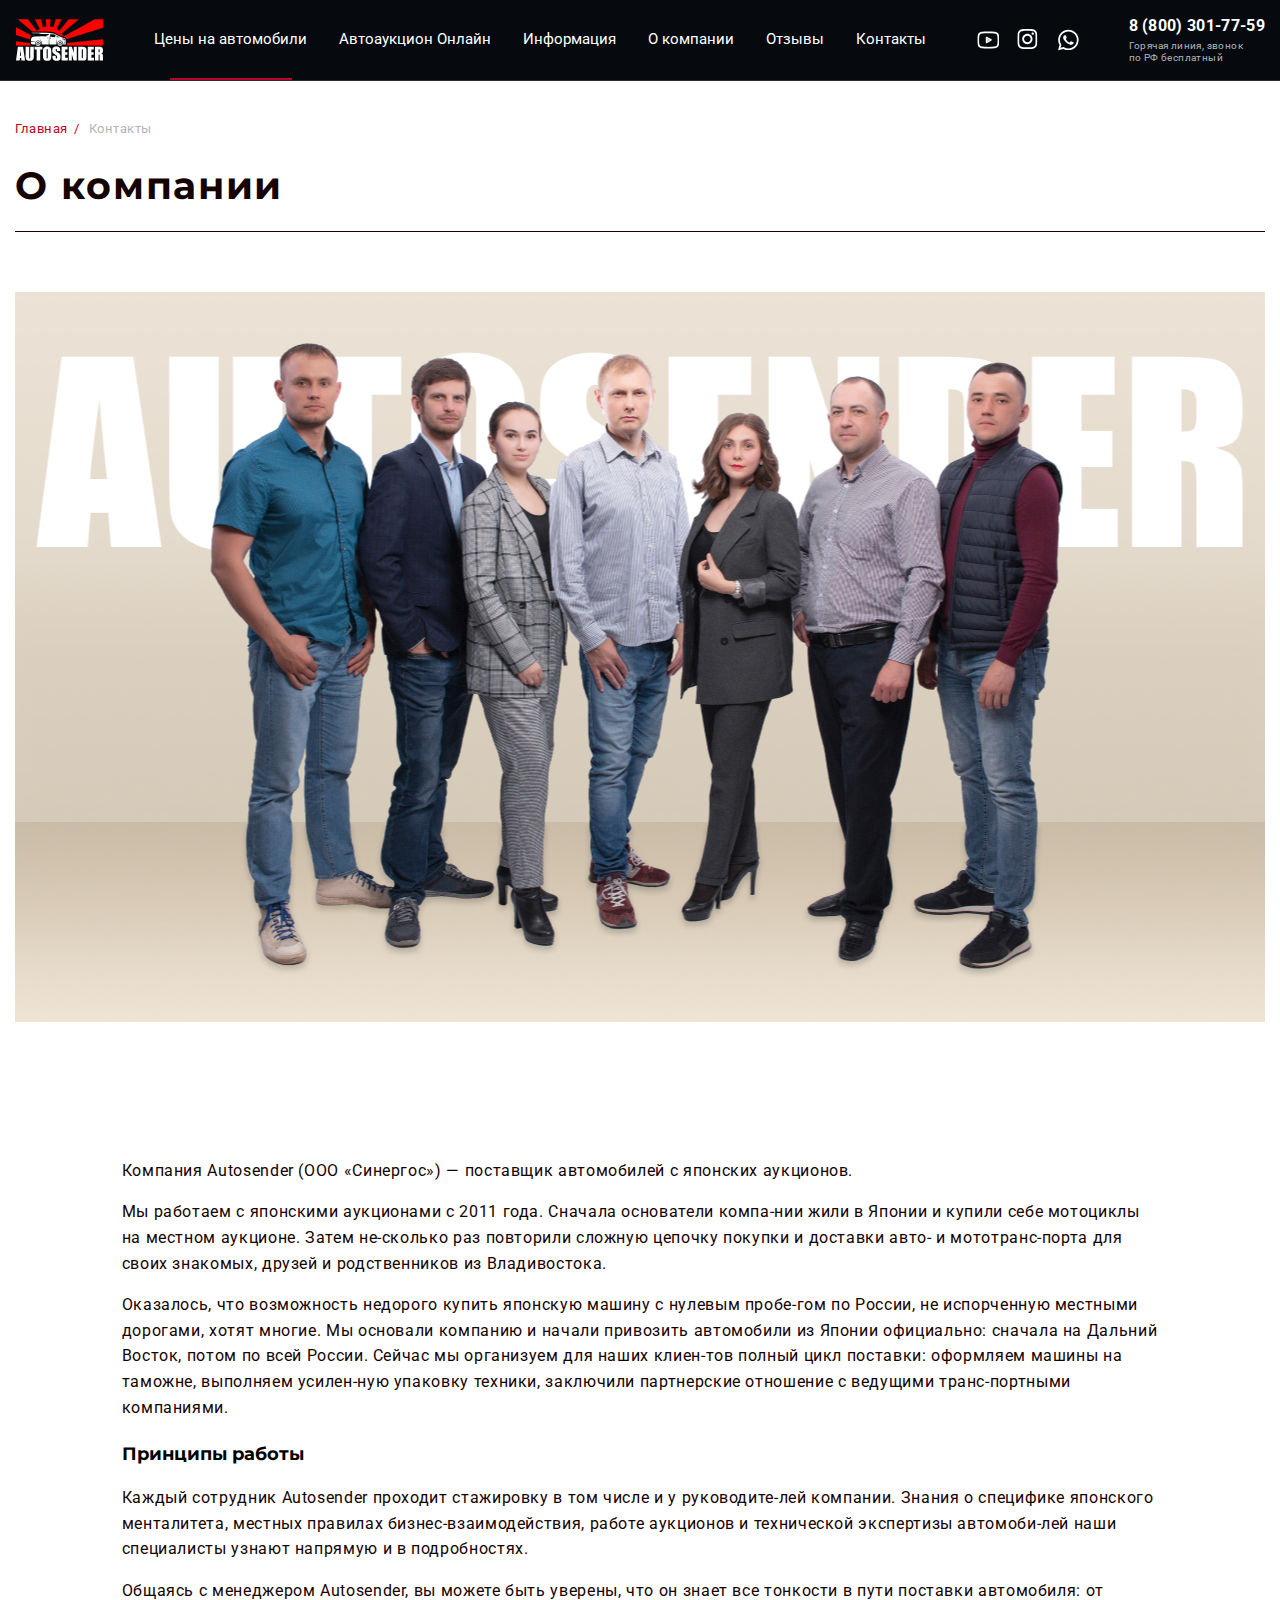
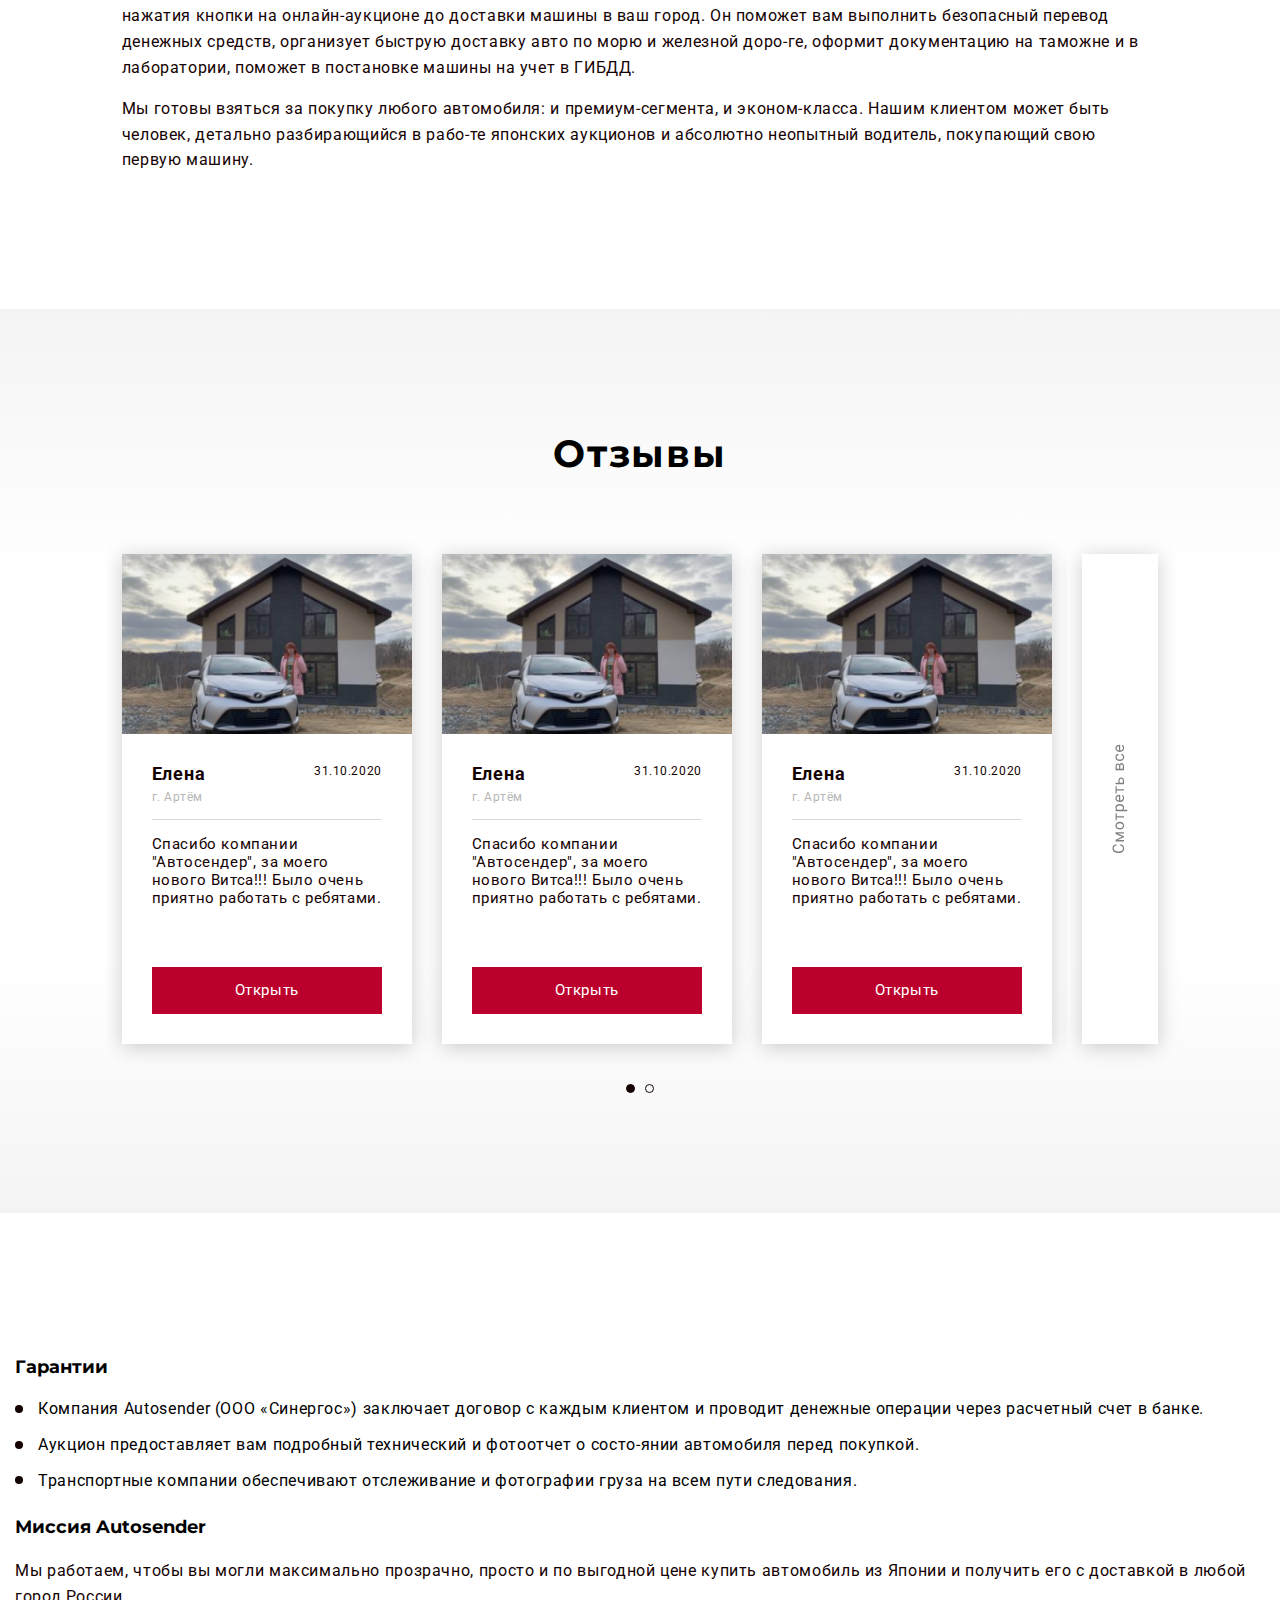
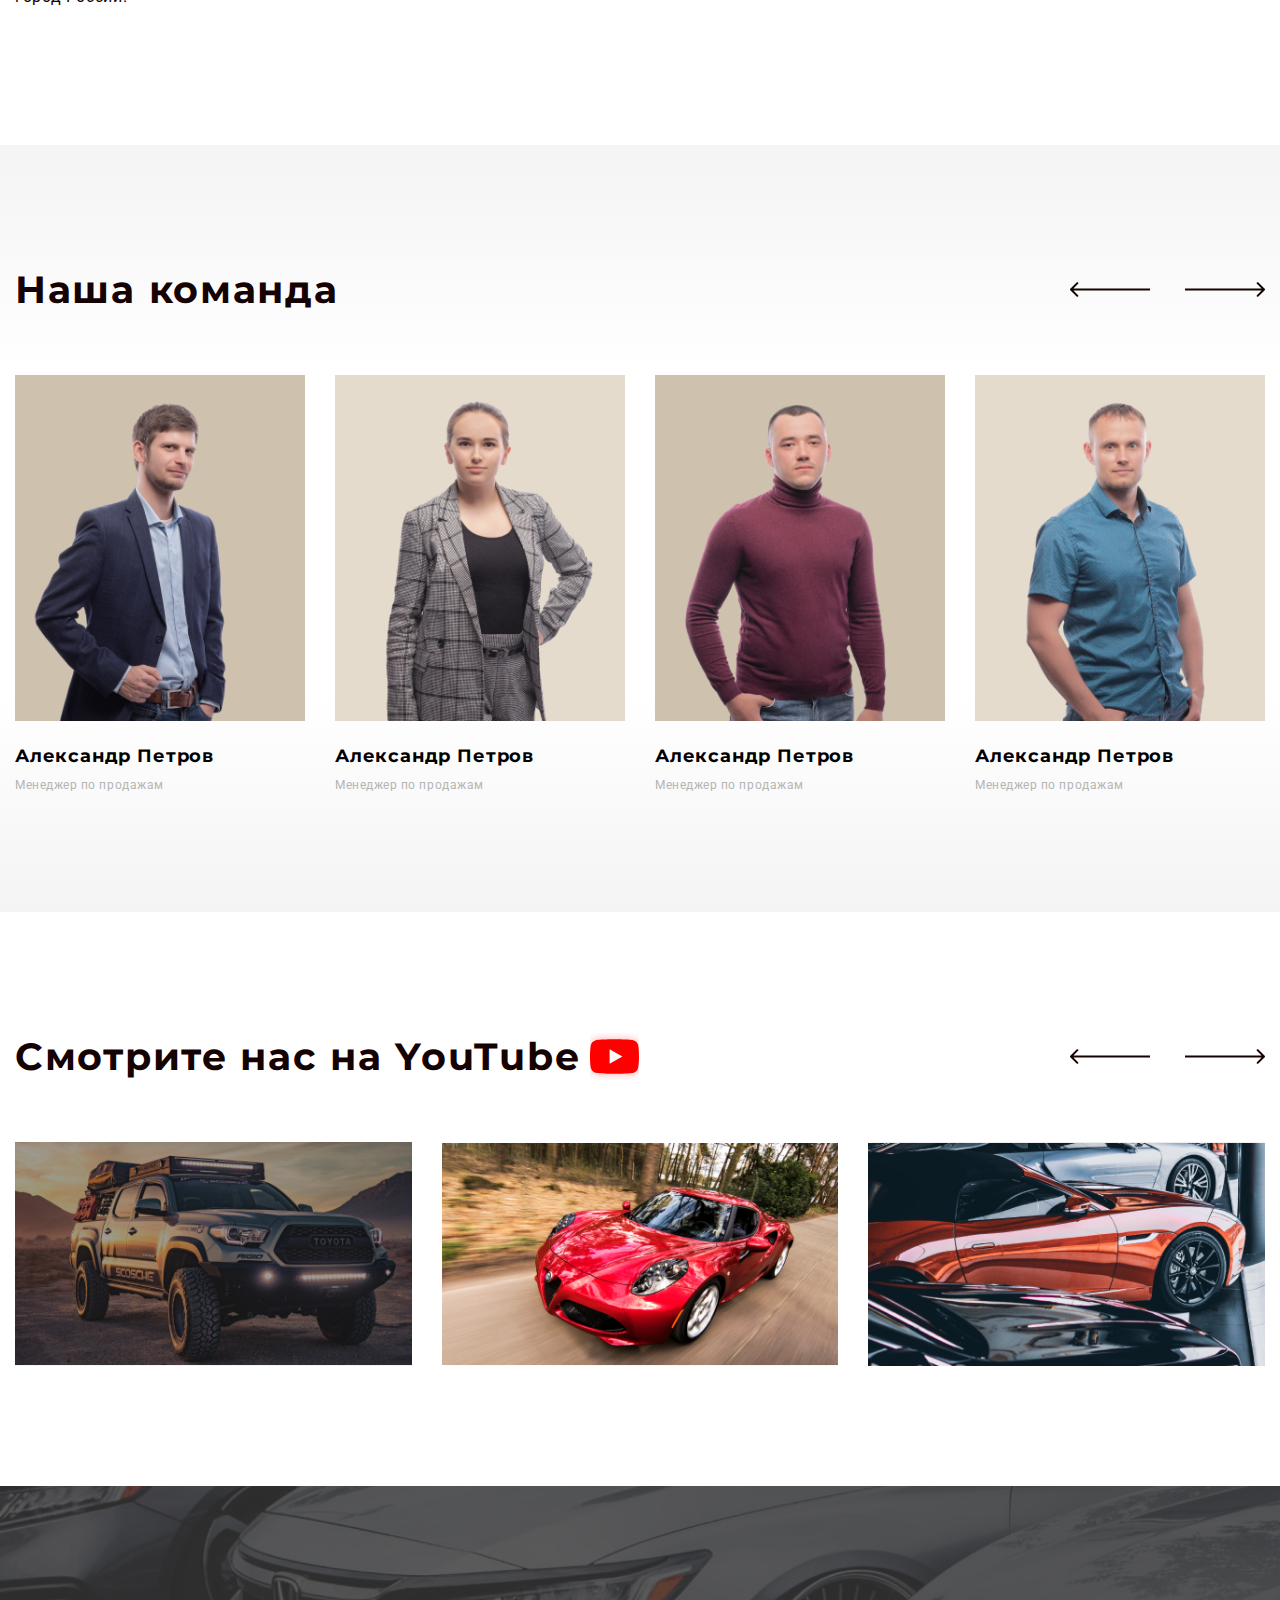
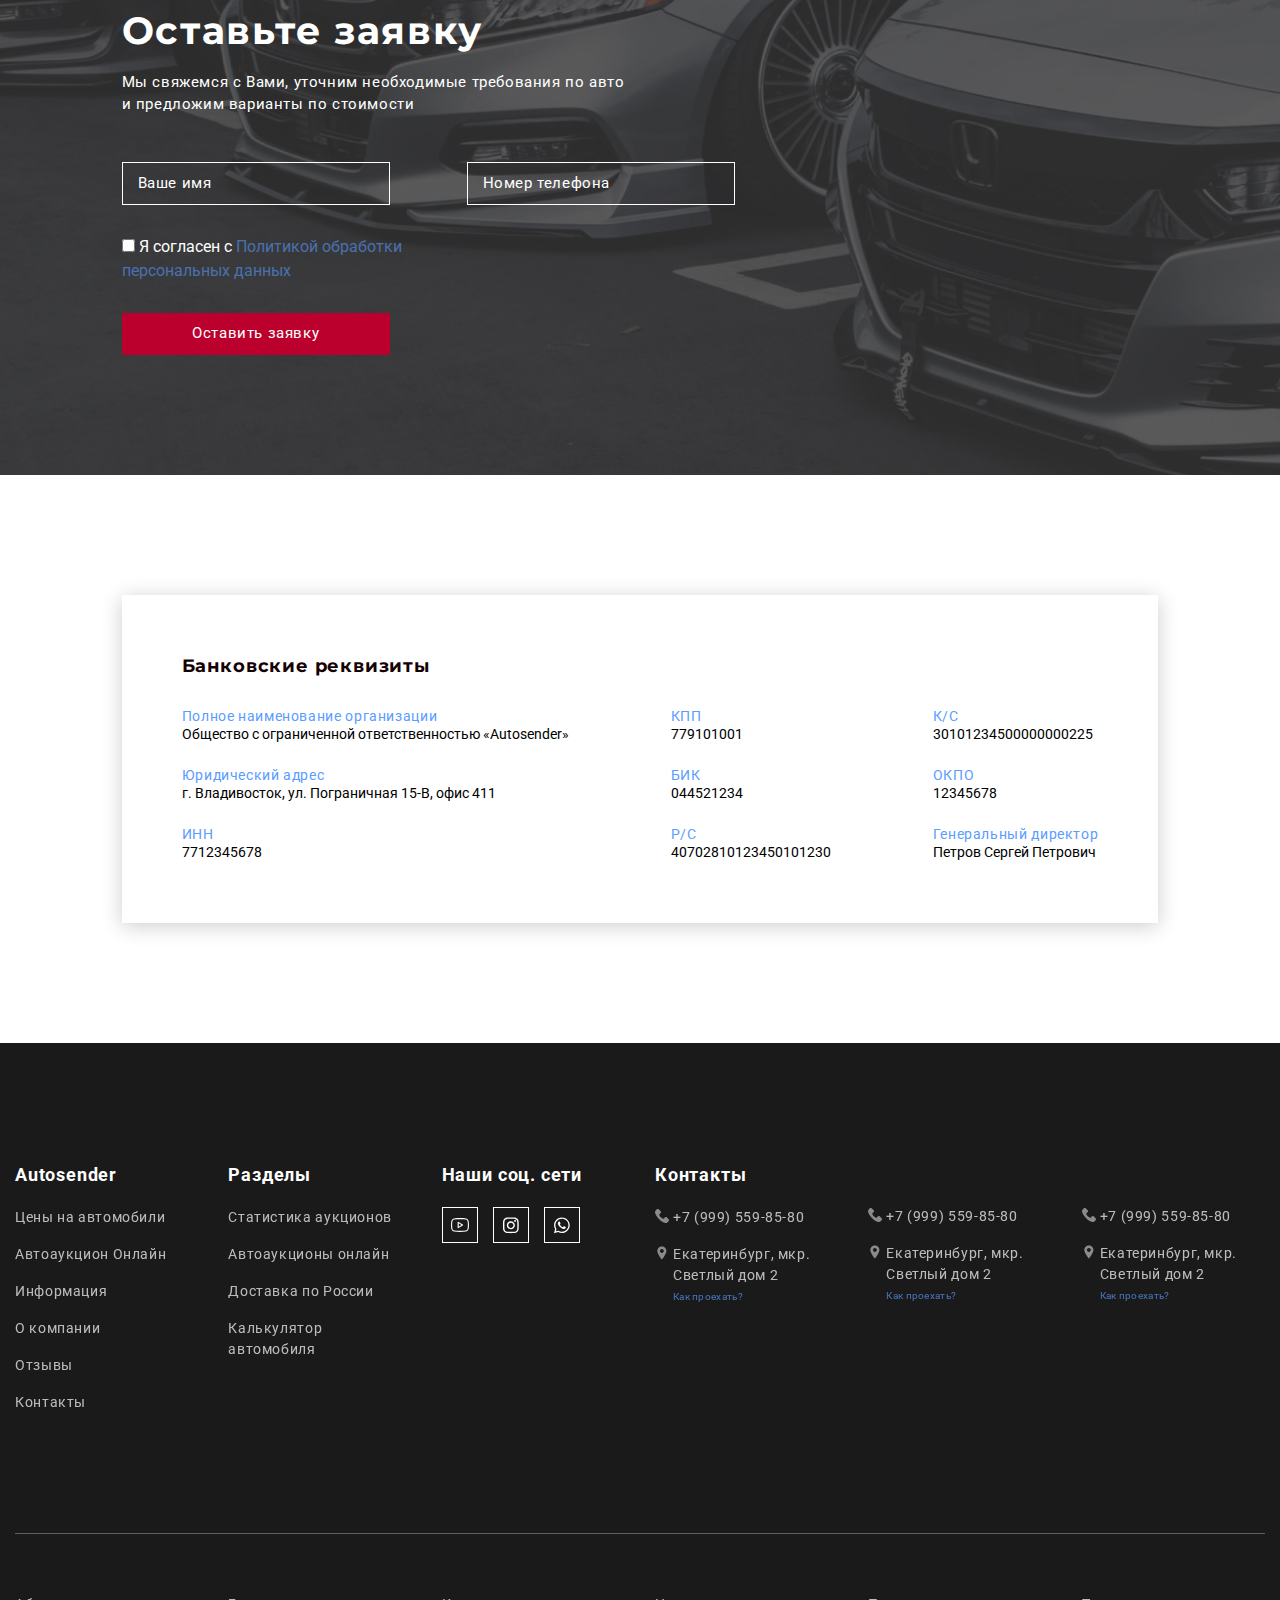
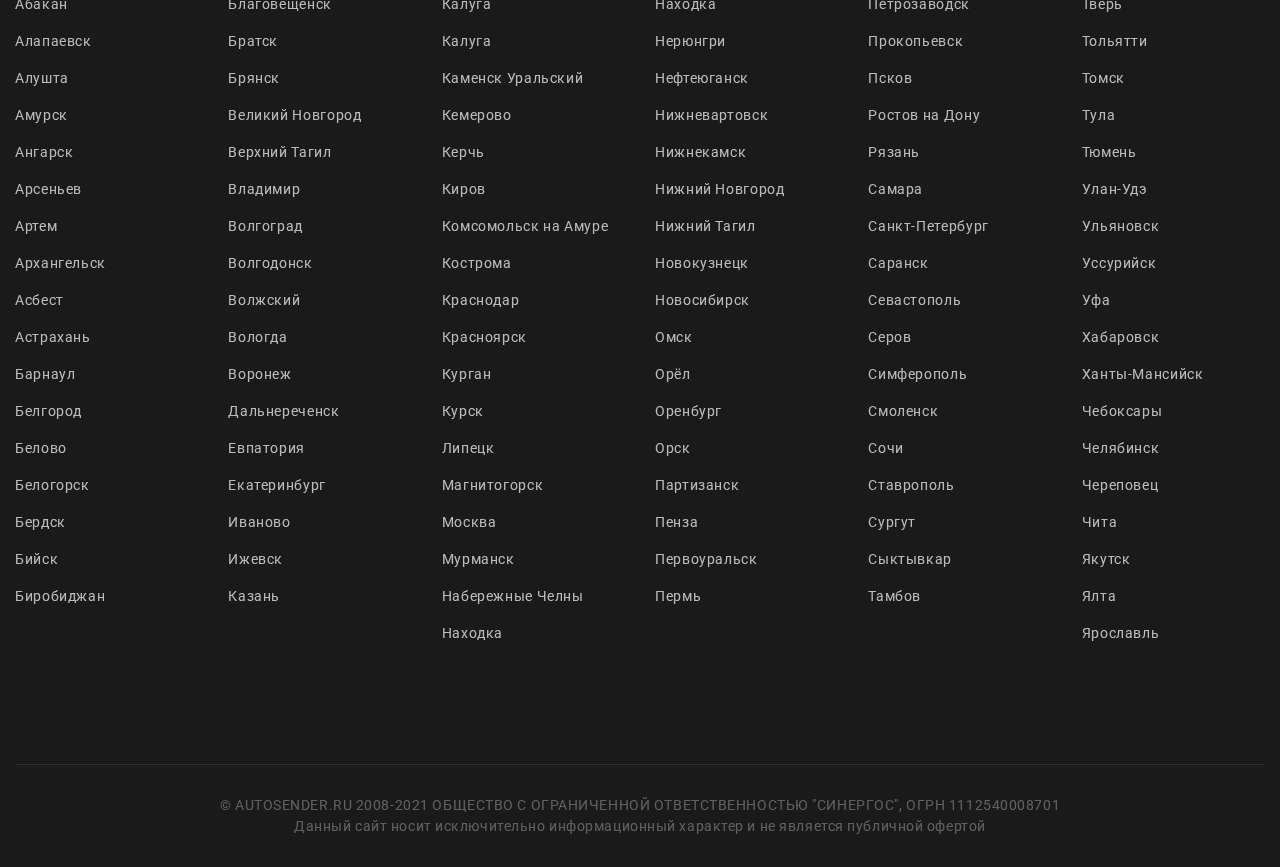
==== commit 9c4ec2a9: "адаптив" ====
--- a/about.html
+++ b/about.html
@@ -14,44 +14,52 @@
 <body>
     <header class="header">
         <div class="container-fluid">
-            <div class="display-flex align-item-center justify-between">
-                <div class="col-">
+            <div class="header__row display-flex align-item-center justify-between">
+                <div class="header__col">
                     <img src="img/logo.svg" alt="" class="header__logo">
                 </div>
-                <div class="col-">
+                <div class="header__col menu">
                     <ul class="header__menu">
                         <li class="active">
-                            <a href="">Цены на автомобили</a>
+                            <a href="#">Цены на автомобили</a>
                         </li>
                         <li>
-                            <a href="">Автоаукцион Онлайн</a>
+                            <a href="#">Автоаукцион Онлайн</a>
                         </li>
                         <li>
-                            <a href="">Информация</a>
+                            <a href="#">Информация</a>
                         </li>
                         <li>
-                            <a href="">О компании</a>
+                            <a href="#">О компании</a>
                         </li>
                         <li>
-                            <a href="">Отзывы</a>
+                            <a href="#">Отзывы</a>
                         </li>
                         <li>
-                            <a href="">Контакты</a>
+                            <a href="#">Контакты</a>
                         </li>
                     </ul>
                 </div>
-                <div class="col-">
-                    <ul class="header__soc">
-                        <li><a href="#"></a></li>
-                        <li><a href="#"></a></li>
-                        <li><a href="#"></a></li>
-                    </ul>
-                </div>
-                <div class="col- header__phone">
-                    <a href="#">8 (800) 301-77-59</a>
-                    <span>Горячая линия, звонок<br> по РФ бесплатный</span>
-                </div>
-            </div>
+                <div class="header__rt">
+                    <div class="header__col">
+                        <ul class="header__soc">
+                            <li><a href="#"></a></li>
+                            <li><a href="#"></a></li>
+                            <li><a href="#"></a></li>
+                        </ul>
+                    </div>
+                    <div class="header__col  header__phone">
+                        <a href="#">8 (800) 301-77-59</a>
+                        <span>Горячая линия, звонок<br> по РФ бесплатный</span>
+                    </div>
+                </div>
+            </div>
+        </div>
+        <div class="header__mobile">
+            <span class="header__mobile__menu-burg"></span>
+            <span class="header__mobile__menu-bid">Оставить заявку</span>
+            <span class="header__mobile__menu-whats"></span>
+            <span class="header__mobile__menu-chat"></span>
         </div>
     </header>
 
@@ -67,8 +75,8 @@
                     <div class="contact__page__main-foto margin-0"></div>
 
                     <div class="row ">
-                        <div class="col-1"></div>
-                        <div class="col-10">
+                        <div class="col-md-1"></div>
+                        <div class="col-md-10 col-12">
                             <div class="about-page__txt styles-articles">
 
                                 <p>Компания Autosender (ООО «Синергос») — поставщик автомобилей с японских аукционов.
@@ -112,11 +120,9 @@
                                 </p>
                             </div>
                         </div>
-                        <div class="col-1"></div>
-
-                    </div>
-
-
+                        <div class="col-md-1"></div>
+
+                    </div>
 
                 </div>
             </div>
@@ -125,8 +131,7 @@
 
 
 
-
-    <section class="reviews screen-padding  gray">
+    <section class="reviews screen-padding gray">
         <div class="container-fluid">
             <div class="row">
                 <div class="col-12">
@@ -137,7 +142,7 @@
                 <div class="col-md-1"></div>
                 <div class="col-md-9 over-hidden">
                     <div class="row flex-nowrap sliders">
-                        <div class="col-lg-4 col-md-6 col-sm-12 slide padding-top-bottom-20">
+                        <div class="col-lg-4 col-md-6 col-sm-12  col-12 slide padding-top-bottom-20">
                             <div class="reviews__el">
                                 <img src="img/rew.png" alt="" class="reviews__el__img">
                                 <div class="reviews__el__intro">
@@ -158,7 +163,7 @@
                             </div>
                         </div>
 
-                        <div class="col-lg-4 col-md-6 col-sm-12 slide padding-top-bottom-20">
+                        <div class="col-lg-4 col-md-6 col-sm-12 col-12 slide padding-top-bottom-20">
                             <div class="reviews__el">
                                 <img src="img/rew.png" alt="" class="reviews__el__img">
                                 <div class="reviews__el__intro">
@@ -179,7 +184,7 @@
                             </div>
                         </div>
 
-                        <div class="col-lg-4 col-md-6 col-sm-12 slide padding-top-bottom-20">
+                        <div class="col-lg-4 col-md-6 col-sm-12 col-12 slide padding-top-bottom-20">
                             <div class="reviews__el">
                                 <img src="img/rew.png" alt="" class="reviews__el__img">
                                 <div class="reviews__el__intro">
@@ -200,7 +205,7 @@
                             </div>
                         </div>
 
-                        <div class="col-lg-4 col-md-6 col-sm-12 slide padding-top-bottom-20">
+                        <div class="col-lg-4 col-md-6 col-sm-12 col-12 slide padding-top-bottom-20">
                             <div class="reviews__el">
                                 <img src="img/rew.png" alt="" class="reviews__el__img">
                                 <div class="reviews__el__intro">
@@ -222,7 +227,7 @@
                         </div>
 
 
-                        <div class="col-lg-4 col-md-6 col-sm-12 slide padding-top-bottom-20">
+                        <div class="col-lg-4 col-md-6 col-sm-12 col-12 slide padding-top-bottom-20">
                             <div class="reviews__el">
                                 <img src="img/rew.png" alt="" class="reviews__el__img">
                                 <div class="reviews__el__intro">
@@ -243,7 +248,7 @@
                             </div>
                         </div>
 
-                        <div class="col-lg-4 col-md-6 col-sm-12 slide padding-top-bottom-20">
+                        <div class="col-lg-4 col-md-6 col-sm-12 col-12 slide padding-top-bottom-20">
                             <div class="reviews__el">
                                 <img src="img/rew.png" alt="" class="reviews__el__img">
                                 <div class="reviews__el__intro">
@@ -270,9 +275,7 @@
 
 
                 <div class="col-md-1 padding-top-bottom-20">
-                    <a href="" class="reviews__el__more">
-                        <span>Смотреть все</span>
-                    </a>
+                    <a href="" class="reviews__el__more"></a>
                 </div>
             </div>
             <div class="row">
@@ -280,8 +283,6 @@
                     <div class="slider__dott"></div>
                 </div>
             </div>
-        </div>
-        </div>
         </div>
     </section>
 
@@ -314,8 +315,6 @@
 
     </section>
 
-
-
     <section class="team screen-padding main-slider">
         <div class="container-fluid over-hidden">
             <div class="row">
@@ -328,56 +327,56 @@
                 </div>
             </div>
             <div class="row flex-nowrap sliderStep">
-                <div class="col-lg-3 col-md-4 col-sm-6 sliderStep__item">
+                <div class="col-lg-3 col-md-4 col-sm-6 col-12 sliderStep__item">
                     <a href="#" class="team__item">
                         <span class="team__item__img"> <img src="img/photo-01.png" alt=""></span>
                         <span class="team__item__title">Александр Петров</span>
                         <span class="team__item__txt">Менеджер по продажам</span>
                     </a>
                 </div>
-                <div class="col-lg-3 col-md-4 col-sm-6  sliderStep__item">
+                <div class="col-lg-3 col-md-4 col-sm-6 col-12  sliderStep__item">
                     <a href="#" class="team__item">
                         <span class="team__item__img"> <img src="img/photo-02.png" alt=""></span>
                         <span class="team__item__title">Александр Петров</span>
                         <span class="team__item__txt">Менеджер по продажам</span>
                     </a>
                 </div>
-                <div class="col-lg-3 col-md-4 col-sm-6  sliderStep__item">
+                <div class="col-lg-3 col-md-4 col-sm-6 col-12  sliderStep__item">
                     <a href="#" class="team__item">
                         <span class="team__item__img"> <img src="img/photo-03.png" alt=""></span>
                         <span class="team__item__title">Александр Петров</span>
                         <span class="team__item__txt">Менеджер по продажам</span>
                     </a>
                 </div>
-                <div class="col-lg-3 col-md-4 col-sm-6  sliderStep__item">
+                <div class="col-lg-3 col-md-4 col-sm-6 col-12  sliderStep__item">
                     <a href="#" class="team__item">
                         <span class="team__item__img"> <img src="img/photo-04.png" alt=""></span>
                         <span class="team__item__title">Александр Петров</span>
                         <span class="team__item__txt">Менеджер по продажам</span>
                     </a>
                 </div>
-                <div class="col-lg-3 col-md-4 col-sm-6  sliderStep__item">
+                <div class="col-lg-3 col-md-4 col-sm-6 col-12  sliderStep__item">
                     <a href="#" class="team__item">
                         <span class="team__item__img"> <img src="img/photo-01.png" alt=""></span>
                         <span class="team__item__title">Александр Петров</span>
                         <span class="team__item__txt">Менеджер по продажам</span>
                     </a>
                 </div>
-                <div class="col-lg-3 col-md-4 col-sm-6  sliderStep__item">
+                <div class="col-lg-3 col-md-4 col-sm-6 col-12  sliderStep__item">
                     <a href="#" class="team__item">
                         <span class="team__item__img"> <img src="img/photo-02.png" alt=""></span>
                         <span class="team__item__title">Александр Петров</span>
                         <span class="team__item__txt">Менеджер по продажам</span>
                     </a>
                 </div>
-                <div class="col-lg-3 col-md-4 col-sm-6  sliderStep__item">
+                <div class="col-lg-3 col-md-4 col-sm-6 col-12  sliderStep__item">
                     <a href="#" class="team__item">
                         <span class="team__item__img"> <img src="img/photo-03.png" alt=""></span>
                         <span class="team__item__title">Александр Петров</span>
                         <span class="team__item__txt">Менеджер по продажам</span>
                     </a>
                 </div>
-                <div class="col-lg-3 col-md-4 col-sm-6  sliderStep__item">
+                <div class="col-lg-3 col-md-4 col-sm-6 col-12  sliderStep__item">
                     <a href="#" class="team__item">
                         <span class="team__item__img"> <img src="img/photo-04.png" alt=""></span>
                         <span class="team__item__title">Александр Петров</span>
@@ -387,16 +386,14 @@
 
             </div>
 
-
         </div>
     </section>
 
-
-    <section class="youtube screen-padding white main-slider">
+    <section class="youtube screen-padding main-slider white">
         <div class="container-fluid over-hidden">
             <div class="row">
                 <div class="col-12 flex justify-content-between __head">
-                    <div class="youtube__title slider-title">Смотрите нас на YouTube</div>
+                    <div class="youtube__title slider-title"><span>Смотрите нас на YouTube</span></div>
                     <div class="youtube__arrow slider-arrow">
                         <span class="youtube__arrow-left slider-left"></span>
                         <span class="youtube__arrow-right slider-right"></span>
@@ -404,41 +401,40 @@
                 </div>
             </div>
             <div class="row flex-nowrap sliderStep">
-                <div class="col-lg-4 col-md-6 col-sm-1 sliderStep__item">
+                <div class="col-lg-4 col-md-3 col-sm-6 col-12 sliderStep__item">
                     <a href="#" class="youtube__item">
                         <img src="img/video-01.png" alt="">
                     </a>
                 </div>
-                <div class="col-lg-4 col-md-6 col-sm-1 sliderStep__item">
+                <div class="col-lg-4 col-md-3 col-sm-6 col-12 sliderStep__item">
                     <a href="#" class="youtube__item">
                         <img src="img/video-02.png" alt="">
                     </a>
                 </div>
-                <div class="col-lg-4 col-md-6 col-sm-1 sliderStep__item">
+                <div class="col-lg-4 col-md-3 col-sm-6 col-12 sliderStep__item">
                     <a href="#" class="youtube__item">
                         <img src="img/video-03.png" alt="">
                     </a>
                 </div>
-                <div class="col-lg-4 col-md-6 col-sm-1 sliderStep__item">
+                <div class="col-lg-4 col-md-3 col-sm-6 col-12 sliderStep__item">
                     <a href="#" class="youtube__item">
                         <img src="img/video-01.png" alt="">
                     </a>
                 </div>
-                <div class="col-lg-4 col-md-6 col-sm-1 sliderStep__item">
+                <div class="col-lg-4 col-md-3 col-sm-6 col-12 sliderStep__item">
                     <a href="#" class="youtube__item">
                         <img src="img/video-02.png" alt="">
                     </a>
                 </div>
-                <div class="col-lg-4 col-md-6 col-sm-1 sliderStep__item">
+                <div class="col-lg-4 col-md-3 col-sm-6  col-12 sliderStep__item">
                     <a href="#" class="youtube__item">
                         <img src="img/video-03.png" alt="">
                     </a>
                 </div>
             </div>
         </div>
-        </div>
+
     </section>
-
 
 
     <section class="request screen-padding">
@@ -467,54 +463,54 @@
     </section>
 
 
-    <section class="requisites screen-padding">
+    <section class="additional-text screen-padding">
         <div class="container-fluid">
             <div class="row">
-                <div class="col-1"></div>
-                <div class="col-10">
-
-                    <div class="requisites__el">
-                        <div class="requisites__el__title"> Банковские реквизиты</div>
-                        <div class="requisites__el__txt">
-                            <div class="requisites__el__col">
-                                <div class="requisites__el__row">
+                <div class="col-md-1"></div>
+                <div class="col-md-10 col-12">
+
+                    <div class="additional-text__el">
+                        <div class="additional-text__el__title"> Банковские реквизиты</div>
+                        <div class="additional-text__el__txt">
+                            <div class="additional-text__el__col">
+                                <div class="additional-text__el__row">
                                     <span>Полное наименование организации</span>
                                     <span>Общество с ограниченной ответственностью «Autosender»</span>
 
                                 </div>
-                                <div class="requisites__el__row">
+                                <div class="additional-text__el__row">
                                     <span>Юридический адрес</span>
                                     <span>г. Владивосток, ул. Пограничная 15-В, офис 411</span>
                                 </div>
-                                <div class="requisites__el__row">
+                                <div class="additional-text__el__row">
                                     <span>ИНН</span>
                                     <span>7712345678</span>
                                 </div>
                             </div>
-                            <div class="requisites__el__col">
-                                <div class="requisites__el__row">
+                            <div class="additional-text__el__col">
+                                <div class="additional-text__el__row">
                                     <span>КПП</span>
                                     <span>779101001</span>
                                 </div>
-                                <div class="requisites__el__row">
+                                <div class="additional-text__el__row">
                                     <span>БИК</span>
                                     <span>044521234</span>
                                 </div>
-                                <div class="requisites__el__row">
+                                <div class="additional-text__el__row">
                                     <span>Р/С</span>
                                     <span>40702810123450101230</span>
                                 </div>
                             </div>
-                            <div class="requisites__el__col">
-                                <div class="requisites__el__row">
+                            <div class="additional-text__el__col">
+                                <div class="additional-text__el__row">
                                     <span>К/С</span>
                                     <span>30101234500000000225</span>
                                 </div>
-                                <div class="requisites__el__row">
+                                <div class="additional-text__el__row">
                                     <span>ОКПО</span>
                                     <span>12345678</span>
                                 </div>
-                                <div class="requisites__el__row">
+                                <div class="additional-text__el__row">
                                     <span>Генеральный директор</span>
                                     <span>Петров Сергей Петрович</span>
                                 </div>
@@ -525,65 +521,75 @@
                     </div>
 
                 </div>
-                <div class="col-1"></div>
+                <div class="col-md-1"></div>
             </div>
         </div>
     </section>
+
 
     <footer class="footer">
         <div class="container-fluid">
             <div class="row">
-                <div class="col-md-2">
-                    <div class="footer__title">Autosender</div>
-                    <ul class="footer__list">
-                        <li><a href="#">Цены на автомобили</a></li>
-                        <li><a href="#">Автоаукцион Онлайн</a></li>
-                        <li><a href="#">Информация</a></li>
-                        <li><a href="#">О компании</a></li>
-                        <li><a href="#">Отзывы</a></li>
-                        <li><a href="#">Контакты</a></li>
-                    </ul>
-                </div>
-                <div class="col-md-2">
-                    <div class="footer__title">Разделы</div>
-                    <ul class="footer__list">
-                        <li><a href="#">Статистика аукционов</a></li>
-                        <li><a href="#">Автоаукционы онлайн</a></li>
-                        <li><a href="#"> Доставка по России</a></li>
-                        <li><a href="#"> Калькулятор автомобиля</a></li>
-                    </ul>
-                </div>
-                <div class="col-md-2">
-                    <div class="footer__title">Наши соц. сети</div>
-                    <ul class="footer__soc-list">
-                        <li><a href="#"></a></li>
-                        <li><a href="#"></a></li>
-                        <li><a href="#"></a></li>
-                    </ul>
-                </div>
-                <div class="col-md-2">
-                    <div class="footer__title">Контакты</div>
-                    <ul class="footer__list f-contact">
-                        <li><a href="#">+7 (999) 559-85-80</a></li>
-                        <li><span>Екатеринбург, мкр. Светлый дом 2</span><a href="#">Как проехать?</a></li>
-                    </ul>
-                </div>
-                <div class="col-md-2 padding-top-43">
-                    <ul class="footer__list f-contact">
-                        <li><a href="#">+7 (999) 559-85-80</a></li>
-                        <li><span>Екатеринбург, мкр. Светлый дом 2</span><a href="#">Как проехать?</a></li>
-                    </ul>
-                </div>
-                <div class="col-md-2 padding-top-43">
-                    <ul class="footer__list f-contact">
-                        <li><a href="#">+7 (999) 559-85-80</a></li>
-                        <li><span>Екатеринбург, мкр. Светлый дом 2</span><a href="#">Как проехать?</a></li>
-                    </ul>
-                </div>
-            </div>
+                <div class="col-lg-6 col-md-12 col-sm-12 col-6">
+                    <div class="row">
+                        <div class="col-lg-4 col-md-4 col-sm-4 col-12 mr-">
+                            <div class="footer__title">Autosender</div>
+                            <ul class="footer__list">
+                                <li><a href="#">Цены на автомобили</a></li>
+                                <li><a href="#">Автоаукцион Онлайн</a></li>
+                                <li><a href="#">Информация</a></li>
+                                <li><a href="#">О компании</a></li>
+                                <li><a href="#">Отзывы</a></li>
+                                <li><a href="#">Контакты</a></li>
+                            </ul>
+                        </div>
+                        <div class="col-lg-4 col-md-4 col-sm-4 col-12 mr-">
+                            <div class="footer__title">Разделы</div>
+                            <ul class="footer__list">
+                                <li><a href="#">Статистика аукционов</a></li>
+                                <li><a href="#">Автоаукционы онлайн</a></li>
+                                <li><a href="#"> Доставка по России</a></li>
+                                <li><a href="#"> Калькулятор автомобиля</a></li>
+                            </ul>
+                        </div>
+                        <div class="col-lg-4 col-md-4 col-sm-4 col-12 mr-">
+                            <div class="footer__title">Наши соц. сети</div>
+                            <ul class="footer__soc-list">
+                                <li><a href="#"></a></li>
+                                <li><a href="#"></a></li>
+                                <li><a href="#"></a></li>
+                            </ul>
+                        </div>
+                    </div>
+                </div>
+                <div class="col-lg-6 col-md-12 col-sm-12 col-6">
+                    <div class="row">
+                        <div class="col-lg-4 col-md-4  col-sm-4 col-md-4 col-12 footer-col__fr">
+                            <div class="footer__title">Контакты</div>
+                            <ul class="footer__list f-contact">
+                                <li><a href="#">+7 (999) 559-85-80</a></li>
+                                <li><span>Екатеринбург, мкр. Светлый дом 2</span><a href="#">Как проехать?</a></li>
+                            </ul>
+                        </div>
+                        <div class="col-lg-4 col-md-4 col-sm-4 col-12 footer-col__br ">
+                            <ul class="footer__list f-contact">
+                                <li><a href="#">+7 (999) 559-85-80</a></li>
+                                <li><span>Екатеринбург, мкр. Светлый дом 2</span><a href="#">Как проехать?</a></li>
+                            </ul>
+                        </div>
+                        <div class="col-lg-4 col-md-4 col-sm-4 col-12 footer-col__br">
+                            <ul class="footer__list f-contact">
+                                <li><a href="#">+7 (999) 559-85-80</a></li>
+                                <li><span>Екатеринбург, мкр. Светлый дом 2</span><a href="#">Как проехать?</a></li>
+                            </ul>
+                        </div>
+                    </div>
+                </div>
+            </div>
+
             <div class="footer__bot">
                 <div class="row">
-                    <div class="col-md-2">
+                    <div class="col-lg-2 col-md-4 col-4">
                         <ul class="footer__list">
                             <li><a href="#">Абакан</a></li>
                             <li><a href="#">Алапаевск</a></li>
@@ -604,7 +610,7 @@
                             <li><a href="#">Биробиджан</a></li>
                         </ul>
                     </div>
-                    <div class="col-md-2">
+                    <div class="col-lg-2 col-md-4 col-4">
                         <ul class="footer__list">
                             <li><a href="#">Благовещенск</a></li>
                             <li><a href="#">Братск</a></li>
@@ -625,7 +631,7 @@
                             <li><a href="#">Казань</a></li>
                         </ul>
                     </div>
-                    <div class="col-md-2">
+                    <div class="col-lg-2 col-md-4 col-4">
                         <ul class="footer__list">
                             <li><a href="#">Калуга</a></li>
                             <li><a href="#">Калуга</a></li>
@@ -647,7 +653,7 @@
                             <li><a href="#">Находка</a></li>
                         </ul>
                     </div>
-                    <div class="col-md-2">
+                    <div class="col-lg-2 col-md-4 col-4">
                         <ul class="footer__list">
                             <li><a href="#">Находка</a></li>
                             <li><a href="#">Нерюнгри</a></li>
@@ -668,7 +674,7 @@
                             <li><a href="#">Пермь</a></li>
                         </ul>
                     </div>
-                    <div class="col-md-2">
+                    <div class="col-lg-2 col-md-4 col-4">
                         <ul class="footer__list">
                             <li><a href="#">Петрозаводск</a></li>
                             <li><a href="#">Прокопьевск</a></li>
@@ -689,7 +695,7 @@
                             <li><a href="#">Тамбов</a></li>
                         </ul>
                     </div>
-                    <div class="col-md-2">
+                    <div class="col-lg-2 col-md-4 col-4">
                         <ul class="footer__list">
                             <li><a href="#">Тверь</a></li>
                             <li><a href="#">Тольятти</a></li>
@@ -713,6 +719,7 @@
                     </div>
                 </div>
             </div>
+
             <div class="row">
                 <div class="col-md-12">
                     <div class="footer__cop">
--- a/css/main.css
+++ b/css/main.css
@@ -4,18 +4,34 @@
 body {
     font-family: "Roboto", sans-serif;
     font-size: 16px;
-    min-width: 1400px;
-    
+    min-width: 320px;
+    overflow-x: hidden;
+}
+html {
+    scroll-behavior: smooth;
 }
 
 * {
     box-sizing: border-box;
 }
 
+img {
+    max-width: 100%;
+}
+
 .header {
-    height: 80px;
     background: #060a0e;
     border-bottom: 1px solid rgba(255, 255, 255, 0.15);
+}
+
+.header__rt {
+    display: flex;
+    align-items: center;
+}
+
+.header__row {
+    display: flex;
+    height: 80px;
 }
 
 .header__menu {
@@ -57,7 +73,7 @@
 
 .header__soc {
     display: flex;
-    margin-left: 50px;
+    margin-right: 50px;
 }
 
 .header__soc > li {
@@ -97,16 +113,65 @@
 .header__phone > a {
     display: block;
     font-weight: bold;
-    font-size: 16px;
+
     line-height: 20px;
     letter-spacing: 0.02em;
     color: #ffffff;
     margin-bottom: 4px;
 }
 
+.header__mobile {
+    position: fixed;
+    width: 100%;
+    height: 80px;
+    background: #150202;
+    justify-content: space-between;
+    align-items: center;
+    bottom: 0;
+    left: 0;
+    z-index: 200;
+    padding: 0 15px;
+    display: none;
+}
+
+.header__mobile__menu-bid {
+    width: 247px;
+    height: 50px;
+    background: #242424;
+    text-align: center;
+    color: #fff;
+    font-size: 16px;
+    line-height: 50px;
+    letter-spacing: 0.04em;
+    color: #ffffff;
+    cursor: pointer;
+}
+
+.header__mobile__menu-burg {
+    height: 24px;
+    width: 40px;
+    cursor: pointer;
+    background: url(../img/burg.svg) no-repeat 0 0;
+}
+
+.header__mobile__menu-whats {
+    width: 40px;
+    height: 40px;
+    background: url(../img/whatsapp3.svg) no-repeat 0 0;
+    cursor: pointer;
+}
+
+.header__mobile__menu-chat {
+    width: 56px;
+    height: 56px;
+    background: url(../img/chat.svg) no-repeat center center;
+    background-size: cover;
+    cursor: pointer;
+}
+
 .screen-1 {
     height: 800px;
-    background: url(../img/bg.jpg) no-repeat center 0;
+    background: url(../img/bg.jpg) no-repeat 0 0;
     background-size: cover;
     display: flex;
     align-items: stretch;
@@ -125,13 +190,38 @@
 }
 
 .screen-1__title {
-    font-weight: bold;
-    font-size: 45px;
-    line-height: 130%;
+    font-family: Montserrat;
+    font-style: normal;
+    font-weight: bold;
+    font-size: 42px;
+    line-height: 120%;
     letter-spacing: 0.045em;
     text-transform: uppercase;
-
+    user-select: none;
     color: #ffffff;
+}
+
+.screen-1__title i {
+    font-style: normal;
+    color: #bc002d;
+
+    position: relative;
+}
+
+.screen-1__title i::before {
+    content: "";
+    position: absolute;
+    font-style: normal;
+    color: #bc002d;
+    background: #bc002d;
+    border-radius: 50%;
+    height: 22px;
+    width: 22px;
+    top: 50%;
+    left: 50%;
+    margin-left: -11px;
+    margin-top: -11px;
+    display: inline-block;
 }
 
 .screen-1__more {
@@ -148,20 +238,63 @@
     margin-top: 40px;
 }
 
+.screen-1__form-first {
+    max-width: 300px;
+    margin-top: 60px;
+    display: none;
+}
+
+.screen-1__form-first__input {
+    width: 100%;
+    height: 51px;
+    border: 1px solid #fff;
+    padding: 0 20px;
+    color: #fff;
+    margin-bottom: 16px;
+    background: none;
+}
+
+.screen-1__form-first__input::placeholder {
+    color: #fff;
+}
+
+.screen-1__form-first__politica {
+    font-size: 12px;
+    line-height: 140%;
+    margin-top: 12px;
+    letter-spacing: 0.04em;
+    color: #ffffff;
+    max-width: 223px;
+    display: block;
+}
+.screen-1__form-first__politica > a {
+    color: #5a9cff;
+}
+
+.screen-1__form-first__submit {
+    height: 51px;
+    width: 100%;
+    background: #bc002d;
+    color: #fff;
+    font-size: 16px;
+    border: none;
+}
+
 .screen-1__el {
-    max-width: 650px;
+    max-width: 700px;
     position: relative;
     padding-bottom: 260px;
 }
 
-.screen-1__el:after {
+.screen-1__el__anchor {
     content: "";
     position: absolute;
     width: 8px;
     height: 192px;
     background: url(../img/scroll.svg) no-repeat 0 0;
-    left: 0;
-    bottom: 0;
+    left: 15px;
+    bottom: 100px;
+    z-index: 100;
 }
 
 .screen-1__soc {
@@ -219,7 +352,7 @@
     border-right: 1px solid rgba(255, 255, 255, 0.15);
 }
 
-.screen-1__form__sumbit {
+.screen-1__form__submit {
     height: 100%;
     border: none;
     background: none;
@@ -251,7 +384,11 @@
     width: 80px;
 }
 .__select.middle {
-    width: 135px;
+    width: 100%;
+}
+
+.__select.middle:last-child {
+    margin-left: 30px;
 }
 
 .__select[data-state="active"] .__select__title::before {
@@ -329,7 +466,7 @@
     flex-direction: column;
     width: 100%;
     padding-top: 3px;
-    background-color: rgba(255, 255, 255, 0.5);
+    background-color: rgba(255, 255, 255, 0.7);
     border-top: none;
     box-shadow: 0px 15px 15px rgba(0, 0, 0, 0.15);
 
@@ -393,10 +530,6 @@
     display: block;
 }
 
-.main__auctiontabs-item.active {
-    display: flex;
-}
-
 .tabs-list {
     display: flex;
     justify-content: space-between;
@@ -423,6 +556,7 @@
 .tabs-list > li > span {
     display: inline-block;
     padding-bottom: 5px;
+    border-bottom: 1px solid transparent;
 }
 
 .tabs-list > li.active span {
@@ -454,6 +588,41 @@
 
 .white {
     background: #fff !important;
+}
+
+.toggel-mobile {
+    font-family: Montserrat;
+    font-style: normal;
+    font-weight: bold;
+    font-size: 24px;
+    line-height: 29px;
+    letter-spacing: 0.045em;
+    height: 45px;
+    margin: 0 auto;
+    margin-bottom: 40px;
+    line-height: 45px;
+    display: block;
+    border-bottom: 1px solid #150202;
+    color: #150202;
+    position: relative;
+    display: none;
+    cursor: pointer;
+    user-select: none;
+}
+
+.toggel-mobile:after {
+    content: "";
+    position: absolute;
+    right: 0;
+    top: 50%;
+    margin-top: -14px;
+    width: 28px;
+    height: 28px;
+    background: url(../img/toggel.svg) no-repeat right center;
+}
+
+.active.toggel-mobile:after {
+    transform: rotate(-180deg);
 }
 
 .auto-tabs__el {
@@ -542,6 +711,16 @@
 .auto-tabs__el__rt {
     width: 50%;
     display: flex;
+    align-items: stretch;
+    justify-content: center;
+}
+
+.auto-tabs__el__order {
+    display: flex;
+    left: 0;
+    top: 0;
+    height: 100%;
+    width: 100%;
     align-items: center;
     justify-content: center;
 }
@@ -594,14 +773,17 @@
     width: 100%;
     text-align: center;
     top: -50px;
+    padding: 0 20px;
 }
 
 .auto-tabs__el__img > img {
     display: inline;
+    max-width: 100%;
 }
 
 .auto-tabs__tab {
     margin-top: 120px;
+    min-width: 1200px;
 }
 
 .screen-3 {
@@ -797,6 +979,7 @@
     line-height: 130%;
     letter-spacing: 0.045em;
     color: #bc002d;
+    white-space: nowrap;
 }
 
 .screen-3__el__prs__it > span:nth-child(2) {
@@ -808,7 +991,7 @@
 
 .screen-3__el__warn {
     position: absolute;
-    right: 15px;
+    right: 14px;
     top: -1px;
     border: 1px solid #ffffff;
     max-width: 342px;
@@ -893,6 +1076,16 @@
     border-bottom: 1px solid #fff;
     color: #fff;
 }
+.crimson.show-more {
+    border-top: 1px solid #bc002d;
+    border-bottom: 1px solid #bc002d;
+    color: #bc002d;
+    opacity: 1;
+}
+
+.crimson.show-more > span {
+    background: url(../img/arrow-cr.svg) no-repeat 0 center;
+}
 
 .scroll-drop {
     overflow: hidden;
@@ -912,13 +1105,10 @@
     position: relative;
 }
 
-.screen-4__el:after {
-    content: "";
-    position: absolute;
-    width: 195px;
-    right: -230px;
-    top: 50%;
+.screen-4__el__line {
     border-bottom: 1px solid #b5b5b5;
+    width: 100%;
+    display: block;
 }
 
 .screen-4__el:before {
@@ -1076,7 +1266,7 @@
 .reviews__el__open {
     display: block;
 
-    max-width: 250px;
+    width: 100%;
     height: 47px;
     background: #bc002d;
     font-size: 15px;
@@ -1091,49 +1281,34 @@
     display: block;
     height: 100%;
     width: 100%;
-    background: #ffffff;
+    background: #ffffff url(../img/view-all.svg) no-repeat center center;
     position: relative;
     box-shadow: 0px 3px 20px rgba(0, 0, 0, 0.2);
 }
 
-.reviews__el__more > span {
-    font-size: 15px;
-    line-height: 18px;
-    /* identical to box height */
-
-    text-align: center;
-    letter-spacing: 0.04em;
-
-    color: #000000;
-
-    opacity: 0.5;
-    transform: rotate(-90deg);
-    display: block;
-    white-space: nowrap;
-    position: absolute;
-    top: 50%;
-    margin-top: -10px;
-    margin-left: -5px;
-}
-
 .screen-7 {
     background: #343434;
 }
 
 .screen-7 .screen-title {
     color: #fff;
-}
-
-.screen-7__img {
-    width: 100%;
-    display: block;
 }
 
 .screen-7__el {
     position: relative;
     color: #fff;
     display: block;
+    height: 258px;
     cursor: pointer;
+    overflow: hidden;
+}
+
+.screen-7__img {
+    position: absolute;
+    left: 0;
+    top: 0;
+    height: 100%;
+    width: 100%;
 }
 
 .screen-7__el:hover {
@@ -1193,19 +1368,10 @@
 .screen-8__el {
     border: 1px solid #b5b5b5;
     padding: 30px;
-    min-height: 152px;
+    min-height: 100%;
     display: flex;
     align-items: center;
     position: relative;
-}
-
-.screen-8__el:after {
-    content: "";
-    position: absolute;
-    width: 195px;
-    right: -230px;
-    top: 50%;
-    border-bottom: 1px solid #b5b5b5;
 }
 
 .screen-8__el > span:nth-child(1) {
@@ -1230,31 +1396,47 @@
     color: #150202;
 }
 
-.screen-9__row {
+.brand {
     border-top: 1px solid #b5b5b5;
-}
-
-.screen-9__row:last-child {
     border-bottom: 1px solid #b5b5b5;
 }
 
-a.screen-9__el {
-    display: flex;
+.brand__list {
+    display: flex;
+    flex-wrap: wrap;
+}
+
+.brand__list > li {
+    width: 20%;
+    border-right: 1px solid #b5b5b5;
+}
+
+.brand__list > li:nth-child(5),
+.brand__list > li:last-child {
+    border-right: none;
+}
+
+.brand__list > li:nth-child(5):after {
+    content: "";
+    position: absolute;
+    left: 0;
+    border-top: 1px solid #b5b5b5;
+    width: 100%;
+}
+
+.brand__list > li > a {
+    display: flex;
+    justify-content: center;
+    align-items: center;
     height: 175px;
-    align-items: center;
-    justify-content: center;
-}
-
-.screen-9 .col-md-2 {
-    border-right: 1px solid #b5b5b5;
-}
-
-.screen-10__txt {
+}
+
+.seo-text__txt {
     padding-top: 30px;
     border-top: 1px solid #000;
 }
 
-.screen-10__txt > h1 {
+.seo-text__txt > h1 {
     font-weight: bold;
     font-size: 18px;
     line-height: 130%;
@@ -1263,7 +1445,7 @@
     color: #150202;
 }
 
-.screen-10__txt > p {
+.seo-text__txt > p {
     font-size: 15px;
     line-height: 150%;
     letter-spacing: 0.04em;
@@ -1274,6 +1456,10 @@
     background: #1a1a1a;
     padding-top: 120px;
     padding-bottom: 30px;
+}
+
+.footer-col__br {
+    padding-top: 43px;
 }
 
 .footer__title {
@@ -1406,21 +1592,30 @@
     margin-bottom: 120px;
 }
 
-.main__auctiontabs-item {
-    display: flex;
-    justify-content: space-around;
-}
-
-.main__auctiontabs-item__col {
-    width: 14.285%;
-}
-
 .main__auctiontabs-items {
     margin-bottom: 88px;
 }
 
+.main__auctiontabs-item__all {
+    font-size: 15px;
+    line-height: 18px;
+    letter-spacing: 0.04em;
+    color: #bc002d;
+    float: right;
+    padding-left: 25px;
+    background: url(../img/arrow-cr.svg) no-repeat 0 center;
+    cursor: pointer;
+}
+
+.main__auctiontabs-item__list {
+    display: flex;
+    flex-wrap: wrap;
+    width: 100%;
+}
+
 .main__auctiontabs-item__list > li {
     margin-bottom: 14px;
+    width: 14.285%;
 }
 
 .main__auctiontabs-item__list > li:last-child {
@@ -1628,11 +1823,21 @@
     flex-wrap: wrap;
 }
 
+.main__fillter__check-container-3 {
+    margin-top: 40px;
+}
+
 .main__fillter__check {
     width: 16.666%;
     margin-bottom: 15px;
 }
 
+.main__fillter__check-3 {
+    display: block;
+
+    margin-bottom: 32px;
+}
+
 .main__fillter__check-container-2 {
     display: flex;
     flex-wrap: wrap;
@@ -1641,6 +1846,37 @@
 .main__fillter__check-2 {
     width: 12.5%;
     margin-bottom: 12px;
+}
+
+.main__fillter__row.toll {
+    background: #343434;
+    position: relative;
+}
+
+.main__fillter__row.toll:after {
+    content: "";
+    position: absolute;
+    right: -15px;
+    top: 0;
+    height: calc(100% + 1px);
+    width: 15px;
+    background: #343434;
+}
+
+.main__fillter__toll-label {
+    color: #fff;
+    text-align: center;
+    display: block;
+    width: 100%;
+    font-family: Montserrat;
+
+    font-weight: bold;
+    font-size: 14px;
+    line-height: 17px;
+    /* identical to box height */
+
+    letter-spacing: 0.3em;
+    text-transform: uppercase;
 }
 
 .main__fillter__input {
@@ -1706,7 +1942,7 @@
 
 .main__auto-list__quan {
     font-weight: bold;
-    font-size: 16px;
+
     line-height: 19px;
     letter-spacing: 0.045em;
     color: rgba(0, 0, 0, 0.5);
@@ -1735,7 +1971,7 @@
     color: #150202;
 }
 
-.youtube__title.slider-title {
+.youtube__title.slider-title span {
     padding-right: 67px;
     background: url(../img/youtube3.svg) no-repeat right center;
 }
@@ -1750,6 +1986,7 @@
     width: 80px;
     margin-right: 35px;
     background: url(../img/youtube__arrow-left.svg) no-repeat 0 0;
+    background-size: cover;
     cursor: pointer;
 }
 
@@ -1757,6 +1994,7 @@
     height: 15px;
     width: 80px;
     background: url(../img/youtube__arrow-right.svg) no-repeat 0 0;
+    background-size: cover;
     cursor: pointer;
 }
 
@@ -1819,7 +2057,7 @@
     font-family: Montserrat;
     font-style: normal;
     font-weight: bold;
-    font-size: 16px;
+
     line-height: 20px;
     letter-spacing: 0.045em;
     color: #150202;
@@ -1834,6 +2072,7 @@
 .main__breadcrumbs {
     display: flex;
     font-size: 13px;
+    flex-wrap: wrap;
     line-height: 15px;
     letter-spacing: 0.04em;
     color: #b5b5b5;
@@ -1892,7 +2131,7 @@
 .contact__page__list-2 > li {
     margin-bottom: 16px;
     padding-left: 26px;
-    font-size: 16px;
+
     line-height: 140%;
 
     position: relative;
@@ -1932,7 +2171,7 @@
 }
 
 .contact__page__list > li {
-    margin-right: 60px;
+    margin-right: 50px;
 }
 
 .contact__page__list > li:nth-child(1) {
@@ -1988,6 +2227,7 @@
 .contact__page__list-3 {
     margin-top: 30px;
     display: flex;
+    flex-wrap: wrap;
 }
 
 .contact__page__list-3 > li {
@@ -2024,7 +2264,7 @@
     font-family: Montserrat;
     font-style: normal;
     font-weight: bold;
-    font-size: 16px;
+
     line-height: 20px;
     margin-bottom: 24px;
     letter-spacing: 0.04em;
@@ -2040,6 +2280,7 @@
     margin-right: 60px;
     padding-left: 57px;
     position: relative;
+    margin-bottom: 28px;
 }
 
 .contact__page__manager__list > li:after {
@@ -2072,7 +2313,7 @@
     font-family: Montserrat;
     font-style: normal;
     font-weight: bold;
-    font-size: 16px;
+
     line-height: 20px;
     letter-spacing: 0.04em;
     margin-bottom: 4px;
@@ -2093,9 +2334,10 @@
 
 .contact__page__main-foto {
     height: 730px;
-    background: url(../img/main-photo.jpg) no-repeat 0 0;
+    background: url(../img/main-photo.jpg) no-repeat center 0;
     background-size: cover;
-    margin-top: 120px;
+    margin-top: 80px;
+
 }
 
 .team {
@@ -2114,6 +2356,10 @@
     display: block;
 }
 
+.team__item__img > img {
+    width: 100%;
+}
+
 .team__item__txt {
     font-size: 12px;
     line-height: 14px;
@@ -2153,6 +2399,7 @@
 }
 .additional-text__el__col {
     margin-right: 80px;
+    max-width: 400px;
 }
 .additional-text__el__col:last-child {
     margin-right: 0;
@@ -2183,19 +2430,12 @@
 }
 
 .styles-articles p {
-    font-size: 16px;
     line-height: 160%;
-    /* or 26px */
-
-    letter-spacing: 0.04em;
-
-    /* black */
-
+    letter-spacing: 0.04em;
     color: #150202;
 }
 
 .styles-articles ul > li {
-    font-size: 16px;
     line-height: 160%;
     margin-bottom: 10px;
     padding-left: 23px;
@@ -2225,6 +2465,42 @@
     margin-bottom: 15px;
 }
 
+.styles-articles img {
+    width: 100%;
+}
+
+.styles-articles table {
+    width: 100%;
+    margin: 40px 0;
+}
+
+.styles-articles table td,
+.styles-articles table th {
+    padding: 15px;
+    border: 1px solid #b3b3b3;
+    text-align: center;
+}
+.styles-articles table th {
+    font-family: Montserrat;
+    font-weight: bold;
+    font-size: 14px;
+    line-height: 130%;
+    text-align: center;
+    letter-spacing: 0.045em;
+}
+
+.styles-articles table td {
+    font-size: 14px;
+    line-height: 130%;
+    text-align: center;
+    letter-spacing: 0.045em;
+    color: #150202;
+}
+
+.styles-articles table td:first-child {
+    font-weight: bold;
+}
+
 .about-page__txt {
     padding-top: 120px;
 }
@@ -2318,7 +2594,7 @@
     position: absolute;
     left: 0;
     width: 100%;
-    background: url(../img/banner-photo.jpg) no-repeat 0 0;
+    background: url(../img/banner-photo.jpg) no-repeat center 0;
     background-size: cover;
 }
 
@@ -2334,6 +2610,7 @@
     margin-bottom: 12px;
     padding-bottom: 10px;
     border-bottom: 1px solid #150202;
+    position: relative;
 }
 
 .product-page__data {
@@ -2700,14 +2977,1416 @@
 
 .product-page__slider__decod {
     max-width: 539px;
-}
-
+    margin-top: 45px;
+}
 
 .product-page .additional-text__el {
-margin-top: 44px;
-}
-
+    margin-top: 44px;
+}
 
 .review__youtube {
     margin-top: 120px;
-}+}
+
+.review__youtube__title {
+    font-family: Montserrat;
+    font-weight: bold;
+    font-size: 32px;
+    line-height: 150%;
+    letter-spacing: 0.04em;
+    color: #150202;
+    max-width: 310px;
+}
+
+.review__youtube__title > span {
+    color: #bc002d;
+}
+
+.review__youtube__go {
+    font-size: 15px;
+    line-height: 18px;
+    padding-left: 24px;
+    letter-spacing: 0.04em;
+    display: block;
+    color: #bc002d;
+    cursor: pointer;
+    margin-top: 40px;
+    background: url(../img/arrow6.svg) no-repeat 0 center;
+}
+
+.review__youtube__preview::after {
+    content: "";
+    position: absolute;
+    left: 50%;
+    top: 50%;
+    margin-left: -30px;
+    margin-top: -30px;
+    background: url(../img/youtube5.svg) no-repeat center 0;
+    width: 60px;
+    height: 60px;
+}
+
+.review__youtube__preview > img {
+    max-width: 100%;
+}
+
+.articles-page__item {
+    padding-bottom: 20px;
+    border-bottom: 1px solid #150202;
+    height: 100%;
+}
+
+.articles-page__item-col {
+    margin-bottom: 40px;
+}
+
+.articles-page__item__title {
+    font-family: Montserrat;
+    font-style: normal;
+    font-weight: bold;
+    font-size: 20px;
+    line-height: 130%;
+    letter-spacing: 0.045em;
+    margin-bottom: 10px;
+    color: #150202;
+    margin-top: 20px;
+    display: block;
+}
+
+.articles-page__item__txt {
+    font-size: 14px;
+    line-height: 150%;
+    letter-spacing: 0.04em;
+    color: #150202;
+    display: block;
+}
+
+.articles-page__item__img {
+    width: 100%;
+}
+
+.articles-page__cont {
+    background: #f8f8f8;
+    padding: 40px;
+    margin-top: 60px;
+    margin-bottom: 120px;
+    position: relative;
+}
+
+.articles-page__cont__head {
+    display: flex;
+    justify-content: space-between;
+    align-items: center;
+    margin-bottom: 27px;
+    padding-bottom: 10px;
+    border-bottom: 1px solid #150202;
+}
+
+.articles-page__cont__head__title {
+    font-family: Montserrat;
+    font-style: normal;
+    font-weight: bold;
+    font-size: 24px;
+    line-height: 130%;
+    letter-spacing: 0.045em;
+    color: #150202;
+}
+
+.articles-page__cont__calc {
+    width: 244px;
+    height: 40px;
+    font-family: Montserrat;
+    font-weight: bold;
+    font-size: 10px;
+    line-height: 12px;
+    letter-spacing: 0.045em;
+    text-transform: uppercase;
+    line-height: 40px;
+    color: #fff;
+    padding-left: 46px;
+    background: #5a9cff url(../img/calc.svg) no-repeat 20px center;
+}
+
+ul.articles-page__cont__list {
+    display: flex;
+    flex-wrap: wrap;
+    justify-content: space-between;
+}
+
+ul.articles-page__cont__list > li {
+    font-family: Montserrat;
+
+    line-height: 160%;
+    padding-left: 0;
+    position: relative;
+    letter-spacing: 0.04em;
+    font-weight: bold;
+}
+
+ul.articles-page__cont__list > li > ul {
+    margin-top: 20px;
+}
+
+ul.articles-page__cont__list li::after {
+    display: none;
+}
+
+ul.articles-page__cont__list > li > ul > li {
+    font-family: Montserrat;
+    font-size: 12px;
+    line-height: 160%;
+    padding-left: 0;
+    position: relative;
+    letter-spacing: 0.04em;
+    color: #150202;
+    font-weight: 400;
+    margin-bottom: 12px;
+}
+
+ul.articles-page__cont__list > li > ul > li:last-child {
+    margin-bottom: 0;
+}
+
+.articles-page__el {
+    margin-bottom: 60px;
+}
+
+.articles-page__el__head {
+    display: flex;
+    justify-content: space-between;
+    margin-bottom: 30px;
+}
+
+.articles-page__el__title {
+    font-family: Montserrat;
+    font-size: 20px;
+}
+
+.articles-page__el__title > span:nth-child(1) {
+    font-weight: bold;
+    color: #150202;
+}
+
+.articles-page__el__title > span:nth-child(2) {
+    color: #150202;
+    opacity: 0.5;
+    padding-left: 18px;
+    margin-left: 10px;
+    position: relative;
+}
+
+.articles-page__el__title > span:nth-child(2):after {
+    content: "";
+    position: absolute;
+    left: 0;
+    top: 50%;
+    margin-top: -3px;
+    height: 6px;
+    width: 6px;
+    border-radius: 50%;
+    background: #150202;
+}
+
+.articles-page__el__more {
+    font-size: 15px;
+    letter-spacing: 0.04em;
+    color: #bc002d;
+    padding-left: 24px;
+    background: url(../img/arrow-cr.svg) no-repeat 0 1px;
+}
+
+.articles-page__el__txt {
+    line-height: 160%;
+    letter-spacing: 0.04em;
+    color: #150202;
+    margin-bottom: 30px;
+}
+
+.articles-page__sidebar__title {
+    font-family: Montserrat;
+    font-style: normal;
+    font-weight: bold;
+    font-size: 20px;
+    line-height: 130%;
+    padding-bottom: 10px;
+    margin-bottom: 30px;
+    border-bottom: 1px solid #343434;
+    letter-spacing: 0.045em;
+
+    color: #150202;
+}
+
+.articles-page__sidebar__teaser {
+    margin-bottom: 35px;
+}
+
+.articles-page__sidebar__teaser__img {
+    max-width: 100%;
+}
+
+.articles-page__sidebar__teaser__title {
+    font-family: Montserrat;
+    margin-bottom: 10px;
+    font-weight: bold;
+    font-size: 18px;
+    line-height: 130%;
+    margin-top: 20px;
+    display: block;
+    letter-spacing: 0.045em;
+    color: #150202;
+}
+
+.articles-page__sidebar__teaser__txt {
+    font-size: 14px;
+    line-height: 150%;
+    display: block;
+    letter-spacing: 0.04em;
+    color: #150202;
+}
+
+.review-open__txt {
+    line-height: 160%;
+
+    letter-spacing: 0.04em;
+
+    position: relative;
+    color: #150202;
+}
+
+.review-open__txt:after {
+    content: "";
+    position: absolute;
+    background: url(../img/q-2.svg) no-repeat 0 0;
+    width: 50px;
+    height: 50px;
+    left: -10px;
+    top: -20px;
+    z-index: -1;
+}
+
+.calculator-page__banner-menu {
+    padding-top: 266px;
+    background: url(../img/banner-menu.png) no-repeat 0 0;
+    background-size: cover;
+    display: flex;
+}
+
+.calculator-page__banner-menu > li.calculator-page__banner-menu__item {
+    width: 100%;
+    height: 74px;
+
+    font-family: Montserrat;
+    font-weight: bold;
+    font-size: 20px;
+    line-height: 130%;
+    letter-spacing: 0.045em;
+    color: #150202;
+    background: #f8f8f8;
+}
+
+.calculator-page__banner-menu > li.calculator-page__banner-menu__item a {
+    width: 100%;
+    height: 100%;
+    display: flex;
+    align-items: center;
+    justify-content: center;
+}
+
+.calculator-page__banner-menu > li:hover,
+.calculator-page__banner-menu > li.active {
+    background: #bc002d;
+}
+
+.calculator-page__banner-menu > li:hover a,
+.calculator-page__banner-menu > li.active a {
+    color: #fff;
+}
+
+.calculator-page__table {
+    width: 100%;
+    margin-bottom: 32px;
+}
+
+.calculator-page__table td {
+    border: 1px solid #b3b3b3;
+    padding: 20px 40px;
+    text-align: center;
+}
+
+.calculator-page__table tr:last-child td {
+    border: 1px solid #343434;
+    background-color: #343434;
+    font-family: Montserrat;
+    font-style: normal;
+    font-weight: bold;
+    font-size: 16px;
+    line-height: 130%;
+    letter-spacing: 0.045em;
+    color: #ffffff;
+}
+
+.calculator-page__table tr:last-child td:last-child {
+    border-left: 1px solid #fff;
+}
+
+.calculator-page__table td:first-child {
+    text-align: left;
+}
+
+.calculator-page__table__title {
+    font-family: Montserrat;
+    font-weight: bold;
+    font-size: 16px;
+    line-height: 130%;
+    letter-spacing: 0.045em;
+    display: block;
+    color: #150202;
+}
+
+.calculator-page__table__txt {
+    font-weight: normal;
+    font-size: 14px;
+    line-height: 140%;
+    display: block;
+    margin-top: 8px;
+    letter-spacing: 0.04em;
+    color: #000000;
+    max-width: 385px;
+}
+
+.calculator-page__table__price {
+    font-family: Montserrat;
+    font-weight: bold;
+    font-size: 16px;
+    line-height: 130%;
+    text-align: center;
+    letter-spacing: 0.045em;
+    white-space: nowrap;
+}
+
+.calculator-page__table__dec {
+    font-size: 14px;
+    line-height: 130%;
+    text-align: center;
+    letter-spacing: 0.045em;
+
+    color: #150202;
+}
+
+.calculator-page__ol {
+    font-size: 12px;
+    line-height: 160%;
+    letter-spacing: 0.04em;
+    color: #150202;
+    opacity: 0.5;
+    position: relative;
+    counter-reset: li;
+}
+
+.calculator-page__ol > li:before {
+    content: counter(li) ".";
+    counter-increment: li;
+}
+
+
+
+@media (max-width: 1200px) {
+    .header__col.menu {
+        display: none;
+    }
+}
+
+@media (max-width: 1025px) {
+    body {
+        margin-bottom: 80px;
+    }
+    .screen-1__form-first {
+        display: block;
+    }
+
+    .screen-1__more {
+        display: none;
+    }
+
+    .screen-padding {
+        padding-top: 80px;
+        padding-bottom: 80px;
+    }
+    .tabs-menu {
+        margin: 0 auto;
+        max-width: 658px;
+        position: relative;
+    }
+
+    .toggel-mobile {
+        display: block;
+    }
+
+    .tabs-list {
+        flex-direction: column;
+        position: absolute;
+        left: 0;
+        top: 45px;
+        width: 100%;
+        background: #fff;
+        box-shadow: 0 0 20px rgba(0, 0, 0, 0.1);
+        z-index: 100;
+        padding: 20px;
+        display: none;
+    }
+
+    .tabs-list.active {
+        display: flex;
+    }
+
+    .tabs-list > li {
+        text-align: left;
+        width: 100%;
+        margin-bottom: 10px;
+    }
+    .tabs-list > li:last-child {
+        margin-bottom: 0;
+    }
+
+    .tabs-list > li > span {
+        display: inline-block;
+    }
+
+    .tabs-list > li:after {
+        display: none;
+    }
+
+    .screen-3__el__main {
+        padding-bottom: 52px;
+    }
+
+    .static__on__mobile {
+        position: static;
+    }
+
+    .screen-3__el__prs {
+        width: 100%;
+        right: 0;
+        justify-content: center;
+    }
+
+    .screen-3__el__warn__it {
+        padding: 13px 20px 13px 34px;
+        font-size: 11px;
+    }
+
+    .screen-3__el__warn {
+        top: auto;
+        right: -1px;
+        bottom: 51px;
+        max-width: 260px;
+    }
+    .background-txt {
+        display: none;
+    }
+
+    .screen-7__el {
+        display: flex;
+        width: 100%;
+        padding-left: 240px;
+    }
+
+    .screen-7__el__imgbox {
+        position: static;
+    }
+
+    .screen-7__img {
+        width: 240px;
+        height: 200px;
+        display: block;
+    }
+
+    .screen-7__el__txt {
+        position: static;
+        display: block;
+        padding-top: 0;
+        background: none;
+    }
+
+    .screen-7__el {
+        margin-bottom: 36px;
+        padding-bottom: 16px;
+        border-bottom: 1px solid #b5b5b5;
+    }
+
+    .screen-7__el:hover {
+        filter: none;
+    }
+
+    .footer-col__fr,
+    .footer-col__br {
+        margin-top: 40px;
+    }
+
+    .brand__list > li {
+        width: 50%;
+    }
+
+    .brand__list > li:after {
+        content: "";
+        position: absolute;
+        left: 0;
+        border-top: 1px solid #b5b5b5;
+        width: 100%;
+    }
+    .brand__list > li:nth-child(5) {
+        border-right: 1px solid #b5b5b5;
+    }
+
+    .brand__list > li:nth-child(2),
+    .brand__list > li:nth-child(4),
+    .brand__list > li:nth-child(6),
+    .brand__list > li:nth-child(8) {
+        border-right: none;
+    }
+
+    .brand__list > li > a {
+        height: 135px;
+    }
+    .brand {
+        border-bottom: none;
+    }
+
+    .main__title {
+        font-size: 32px;
+
+        padding-bottom: 16px;
+    }
+
+    .main__auctiontabs-item__list > li {
+        width: 33.333%;
+    }
+
+    .main__auctiontabs-item {
+        justify-content: flex-start;
+    }
+
+    .main__fillter__buttons {
+        position: static;
+        max-width: 342px;
+        margin: 0 auto;
+        padding: 30px 0;
+    }
+
+    .main__fillter__col-first {
+        display: flex;
+        flex-wrap: wrap;
+    }
+    .main__fillter__row-2 {
+        width: 50%;
+        border-right: 1px solid rgba(0, 0, 0, 0.1);
+        border-bottom: 1px solid rgba(0, 0, 0, 0.1);
+    }
+
+    .main__fillter__check {
+        width: 25%;
+    }
+    .main__fillter__check-2 {
+        width: 16.666%;
+    }
+
+    .main__fillter {
+        margin-bottom: 80px;
+    }
+
+    .slider-title {
+        font-size: 32px;
+    }
+
+    .product-page__slider__decod {
+        display: none;
+    }
+
+    .product-page__opt__list {
+        display: flex;
+        flex-wrap: wrap;
+        justify-content: space-between;
+    }
+
+    .product-page__opt__list > li {
+        width: calc(50% - 20px);
+    }
+    .product-page__price-list {
+        justify-content: center;
+        margin-top: 48px;
+    }
+    .product-page__dev {
+        max-width: 460px;
+        margin: 0 auto;
+        margin-bottom: 40px;
+    }
+    .product-page__send {
+        max-width: 460px;
+        margin: 0 auto;
+        position: relative;
+    }
+
+    .additional-text__el {
+        padding: 48px;
+    }
+    .header__mobile {
+        display: flex;
+    }
+    .review-open__txt {
+        margin-top: 60px;
+        margin-left: 20px;
+    }
+
+    .line-md {
+        border-top: 1px solid #E5E5E5;
+        height: 30px;
+
+    }
+    .contact__page__manager {
+        margin-top: 0;
+        padding-top: 0;
+        border-top: none;
+        border-left: 1px solid #E5E5E5;
+        padding-left: 40px;
+    }
+
+    .contact__page__manager__list > li:last-child {
+        margin-bottom: 0;
+    }
+
+
+    .contact__page__list {
+        border-right: none;
+        margin-right: 0;
+    }
+
+    .contact__page__main-foto {
+        height: 356px;
+        margin-left: -15px !important;
+        width: calc(100% + 30px);
+    } 
+   
+
+}
+
+@media (max-width: 769px) {
+    body {
+        margin-bottom: 66px;
+    }
+    .header__phone {
+        display: none;
+    }
+    .header__soc {
+        margin-right: 0;
+    }
+    .header__row {
+        height: 72px;
+    }
+
+    .screen-1 {
+        height: 688px;
+    }
+
+    .screen-1 .container-fluid {
+        display: flex;
+        align-items: flex-start;
+    }
+
+    .screen-1__el {
+        padding-bottom: 0;
+        padding-top: 40px;
+    }
+
+    .screen-1__dec {
+        font-size: 12px;
+    }
+    .screen-1__title {
+        font-size: 36px;
+    }
+
+    .screen-1__form-first {
+        max-width: 280px;
+    }
+    .screen-1__soc {
+        display: none;
+    }
+
+    .screen-1__form {
+        flex-direction: column;
+        width: calc(100% - 32px);
+        bottom: -300px;
+        padding: 20px 0;
+        background: #fff;
+        left: 16px;
+        box-shadow: 0px 3px 20px rgba(0, 0, 0, 0.2);
+        z-index: 100;
+    }
+
+    .screen-1__form__row {
+        flex-direction: column;
+        border-bottom: none;
+    }
+
+    .screen-1__form__col {
+        width: 100%;
+        min-width: 275px;
+        padding: 10px 24px;
+        border-right: none;
+    }
+    .screen-1__form .__select.min {
+        width: calc(50% - 10px);
+    }
+
+    .screen-1__form .__select__title {
+        border-bottom: 1px solid #150202;
+        color: #150202;
+    }
+
+    .screen-1__form__label {
+        color: #150202;
+    }
+
+    .screen-1__form .__select__title::before,
+    .screen-1__form .__select__title::after {
+        background-color: #150202;
+    }
+
+    .screen-1__form__sumb {
+        padding: 0 16px;
+        margin-top: 30px;
+    }
+
+    .screen-1__form__submit {
+        height: 51px;
+        border: none;
+        background: none;
+        background: #bc002d url(../img/sumbit-1.svg) no-repeat calc(50% - 80px) center;
+        width: 100%;
+        font-size: 16px;
+        color: #fff;
+        cursor: pointer;
+    }
+
+    .screen-1__el__anchor {
+        width: 6px;
+        height: 135px;
+        background-size: cover;
+    }
+
+    .screen-2 {
+        padding-top: 340px !important;
+    }
+
+    .screen-title {
+        font-size: 28px;
+        margin-bottom: 40px;
+    }
+
+    .auto-tabs__el__end {
+        flex-direction: column;
+    }
+
+    .auto-tabs__el__lt {
+        border-right: 0;
+        width: 100%;
+    }
+
+    .auto-tabs__el__start {
+        padding: 97px 25px 25px 25px;
+    }
+
+    .auto-tabs__el__rt {
+        width: 100%;
+    }
+
+    .auto-tabs__el__order {
+        height: 59px;
+        border-top: 1px solid rgba(0, 0, 0, 0.3);
+    }
+
+    .screen-3__el__main {
+        padding-bottom: 0;
+    }
+
+    .screen-3__img {
+        height: 168px;
+    }
+
+    .screen-3__el__prs {
+        position: absolute;
+        bottom: auto;
+        top: 0;
+        width: 50%;
+        flex-direction: column;
+        height: 168px;
+        align-items: flex-start;
+        justify-content: flex-start;
+        padding-top: 20px;
+    }
+
+    .screen-3__el__prs__it {
+        width: 100%;
+        position: static;
+        margin-bottom: 10px;
+    }
+
+    .screen-3__el__prs__it:after {
+        display: none;
+    }
+
+    .screen-3__el__calc {
+        display: block;
+        position: absolute;
+        bottom: 0;
+        left: 0;
+        width: 100%;
+        margin-top: 10px;
+        line-height: 49px !important;
+        height: 49px;
+        display: block;
+        border-top: 1px solid #b3b3b3;
+        text-align: center;
+    }
+
+    .auto-black .screen-3__el__calc {
+        border-bottom: 1px solid #343434;
+    }
+
+    .screen-3__el__maini-nfo {
+        padding-left: 20px;
+    }
+
+    .screen-3__el__warn {
+        bottom: -1px;
+    }
+
+    .auto-black .screen-3__el__prs {
+        border-top: none;
+    }
+
+    .auto-black .screen-3__img {
+        border-left: 1px solid #343434;
+    }
+
+    .screen-4__el > span {
+        margin-top: 0;
+        top: 25px;
+        left: 19px;
+        font-size: 40px;
+    }
+
+    .screen-4__el {
+        flex-direction: column;
+        padding: 60px 20px 16px 20px;
+        min-width: 150px;
+        font-size: 15px;
+        align-items: flex-start;
+        height: 100%;
+    }
+
+    .screen-4__el:before {
+        display: none;
+    }
+
+    .request {
+        text-align: center;
+    }
+
+    .request__inputs {
+        display: flex;
+        flex-direction: column;
+        align-items: center;
+    }
+
+    .request__input:first-child {
+        margin-bottom: 20px;
+    }
+
+    .request__input {
+        margin-right: 0;
+    }
+
+    .request__label {
+        margin: 0 auto;
+        font-size: 12px;
+        max-width: 300px;
+        display: block;
+        margin-bottom: 24px;
+    }
+
+    .screen-8__el > span:nth-child(2) {
+        font-size: 12px;
+    }
+
+    .footer__list > li {
+        font-size: 12px;
+        margin-bottom: 8px;
+    }
+
+    .footer__cop {
+        font-size: 12px;
+    }
+
+    .footer {
+        padding-top: 60px;
+    }
+
+    .footer__bot {
+        padding-top: 30px;
+        margin-top: 60px;
+        padding-bottom: 60px;
+    }
+
+    .mr- {
+        margin-bottom: 40px;
+    }
+
+    .toggel-mobile {
+        font-size: 18px;
+    }
+
+    .tabs-list > li {
+        font-size: 16px;
+    }
+    .main__fillter {
+        margin-bottom: 60px;
+    }
+
+    .slider-title {
+        font-size: 30px;
+    }
+
+    .__head {
+        flex-direction: column;
+    }
+    .slider-arrow {
+        margin-top: 15px;
+        justify-content: space-between;
+    }
+
+    .main__fillter__row {
+        padding: 15px 20px;
+        height: auto;
+        border-bottom: none;
+    }
+
+    .main__fillter__row-2 {
+        width: 100%;
+        border-right: none;
+        padding: 15px 20px;
+        border-bottom: none;
+    }
+    .header__mobile {
+        height: 67px;
+    }
+    .header__mobile__menu-bid {
+        width: 162px;
+        height: 40px;
+        line-height: 40px;
+    }
+
+    .header__mobile__menu-chat {
+        height: 50px;
+        width: 50px;
+    }
+    .product-page__auction-list {
+        flex-direction: column;
+        align-items: flex-start;
+    }
+
+    .product-page__est {
+        position: absolute;
+        right: 15px;
+        bottom: -55px;
+    }
+    .product-page__auction-list > li:last-child {
+        width: auto;
+    }
+    .additional-text__el__txt {
+        flex-wrap: wrap;
+    }
+    .additional-text__el__col {
+        width: calc(50% - 80px);
+        margin-right: 40px;
+    }
+    .additional-text__el {
+        padding: 30px
+
+    }
+
+    .additional-text__el__col:last-child {
+        width: 100%;
+        margin-right: 0;
+    }
+    .review__youtube__title {
+        font-size: 28px;
+        max-width: 385px;
+    }
+
+    .review__youtube__go {
+        margin-bottom: 40px;
+        margin-top: 28px;
+    }
+    .review__youtube {
+        margin-top: 80px;
+    }
+    .articles-page__cont {
+        padding: 60px 30px;
+        margin-top: 20px;
+        margin-bottom: 60px;
+        margin-left: -15px;
+        width: calc(100% + 30px);
+    }
+    .information-page__img-fluid {
+        height: 300px;
+        margin-bottom: 60px;
+    }
+    .contact__page__list > li {
+        margin-bottom: 30px;
+    }
+    .contact__page__list > li:nth-child(1) {
+        margin-bottom: 0;
+    }
+
+    .contact__page__list > li > span > a {
+    
+        font-size: 18px;
+  
+    }
+    .contact__page__list > li > span > span {
+        font-size: 12px;
+    }
+    .contact__page__list-3 > li {
+        margin-right: 0;
+    }
+    .contact__page__manager {     
+        border-left: 0;
+        padding-left: 0;
+        border-top: 1px solid #E5E5E5;
+        padding-top: 20px;
+        margin-top: 20px;
+
+    }
+    .contact__page__main-foto {
+        margin-top: 40px;
+    }
+    .contact__page__main-office {
+        border-top: 1px solid #E5E5E5;
+        padding-top: 20px;
+        margin-top: 20px;
+        width: 100%;
+    }
+    .about-page__txt {
+        padding-top: 80px;
+    }
+}
+
+@media (max-width: 576px) {
+    body {
+        font-size: 14px;
+    }
+    .screen-1__title {
+        font-size: 24px;
+    }
+
+    .screen-1__title i::before {
+        height: 16px;
+        width: 16px;
+        margin-left: -8px;
+        margin-top: -8px;
+    }
+
+    .footer-col__fr,
+    .footer-col__br {
+        margin-top: 0;
+    }
+
+    .screen-3__el__prs {
+        top: auto;
+        bottom: 0;
+
+        width: 100%;
+
+        height: 139px;
+
+        padding-top: 20px;
+    }
+
+    .screen-3__el__main {
+        padding-bottom: 139px;
+    }
+
+    .screen-3__el__st {
+        flex-direction: column;
+        align-items: flex-start;
+    }
+
+    .screen-3__el__st > span:nth-child(1) {
+        margin-bottom: 3px;
+        display: block;
+    }
+    .screen-3__el__warn {
+        margin-top: 15px;
+        position: static;
+        max-width: calc(100% - 20px);
+    }
+    .screen-3__el__warn__it::after {
+        left: 10px;
+    }
+
+    .screen-3__el__title > span {
+        display: block;
+    }
+
+    .screen-3__el__prs__it {
+        display: flex;
+        justify-content: space-between;
+        flex-direction: row-reverse;
+        align-items: center;
+    }
+
+    .screen-3__el__title > span:last-child {
+        padding-left: 0;
+        margin-left: 0;
+    }
+
+    .screen-3__el__title > span:last-child:after {
+        display: none;
+    }
+
+    .screen-3__img {
+        height: 200px;
+    }
+
+    .screen-7__el {
+        padding-top: 200px;
+        padding-left: 0;
+        flex-direction: column;
+        height: auto;
+    }
+
+    .screen-7__img {
+        width: 100%;
+        height: 200px;
+    }
+
+    .screen-7__el__txt {
+        padding: 0;
+        padding-top: 10px;
+    }
+
+    .screen-7__more {
+        width: 100%;
+        margin-top: 0;
+        display: flex;
+        justify-content: center;
+        padding-left: 0;
+        background: url(../img/arrow2.svg) no-repeat calc(50% - 80px) center;
+    }
+
+    .screen-7__el__imgbox {
+        max-width: 100%;
+    }
+
+    .screen-padding {
+        padding-top: 60px;
+        padding-bottom: 60px;
+    }
+
+    .slider__dott {
+        margin-top: 0;
+    }
+
+    .main__title {
+        font-size: 28x;
+        padding-bottom: 12px;
+        margin-bottom: 20px;
+    }
+
+    .main__auctiontabs-item__list > li {
+        width: 50%;
+    }
+
+    .main__fillter__row-2:nth-child(1) {
+        border-bottom: 1px solid rgba(0, 0, 0, 0.1);
+    }
+    .main__fillter__row-2:nth-child(2) {
+        border-bottom: 1px solid rgba(0, 0, 0, 0.1);
+    }
+
+    .main__fillter__buttons {
+        padding: 20px;
+    }
+
+    .main__auto-list__sort {
+        flex-direction: column;
+        align-items: flex-start;
+    }
+
+    .main__auto-list__quan {
+        margin-bottom: 10px;
+    }
+
+    .main__auto-list__select {
+        width: 100%;
+    }
+
+    .main__fillter {
+        margin-bottom: 40px;
+    }
+
+    .auto-black .screen-3__el__prs {
+        border-left: none;
+        border-bottom: none;
+    }
+    .auto-black .screen-3__el__calc {
+        border-bottom: none;
+    }
+
+    .auto-black .screen-3__el__prs {
+        border-top: 1px solid #343434;
+    }
+
+    .main {
+        padding-top: 20px;
+        margin-bottom: 60px;
+    }
+
+    show-more {
+        margin-top: 30px;
+    }
+
+    .slider-title {
+        font-size: 28px;
+    }
+
+    .slider-left,
+    .slider-right {
+        height: 12px;
+        width: 64px;
+    }
+
+    .header__mobile__menu-whats {
+        display: none;
+    }
+    .product-page__opt__list > li {
+        width: 100%;
+    }
+    .review__youtube__title {
+        font-size: 24px;
+    }
+
+    .product-page__title {
+        font-style: 28px;
+        flex-direction: column;
+    }
+
+    .product-page__title > span:nth-child(2) {
+        padding-left: 0;
+        margin-left: 0;
+    }
+    .product-page__title > span:nth-child(2):after {
+        display: none;
+    }
+    .product-page__price-list {
+        flex-direction: column;
+        margin-top: 40px;
+    }
+    .product-page__price-list > li {
+        padding-right: 0;
+        margin-right: 0;
+        display: flex;
+        justify-content: space-between;
+        flex-direction: row-reverse;
+        align-items: center;
+        margin-bottom: 10px;
+    }
+    .product-page__price-list > li:after {
+        display: none;
+    }
+    .product-page__price-list > li > span:nth-child(1) {
+        font-size: 18px;
+    }
+    .product-page__price-list > li > span:nth-child(2) {
+        font-size: 10px;
+        line-height: 16px;
+    }
+    .product-page__dev {
+        margin-bottom: 20px;
+    }
+    .additional-text__el__col {
+        width: 100%;
+        margin-right: 0;
+    }
+    .additional-text__el__row {
+        margin-bottom: 10px;
+    }
+    .review__youtube {
+        margin-top: 60px;
+    }
+    .articles-page__item__title {
+        font-size: 16px;
+    }
+    .articles-page__item__txt {
+        font-size: 12px;
+    }
+    .articles-page__cont {
+        background: #f8f8f8;
+
+        padding-bottom: 90px;
+    }
+    .styles-articles table th,
+    .styles-articles table td {
+        font-size: 14px;
+        padding: 10px;
+    }
+    ul.articles-page__cont__list {
+        flex-direction: column;
+    }
+    ul.articles-page__cont__list > li > ul {
+        display: none;
+    }
+    .articles-page__el__head {
+        flex-direction: column;
+        align-items: flex-start;
+        margin-bottom: 20px;
+    }
+    .articles-page__el__more {
+        margin-top: 15px;
+    }
+    .articles-page__cont__head__title {
+        font-size: 20px;
+    }
+    .articles-page__cont__calc {
+        position: absolute;
+        bottom: 30px;
+    }
+    .reviews__el__txt {
+        font-size: 13px;
+        margin-bottom: 30px;
+    }
+    .information-page__img-fluid {
+        height: 230px;
+        margin-bottom: 60px;
+    }
+    .information-page__spoler {
+        padding: 20px;
+        padding-top: 73px;
+    }
+    .information-page__spoler__numb {
+        height: auto;
+        width: auto;
+        position: absolute;
+        left: 20px;
+        top: 12px;
+        line-height: auto;
+        font-size: 40px;
+    }
+    .about-page__txt {
+        padding-top: 30px;
+    }
+    .contact__page__main-foto {
+        height: 300px;
+    }
+
+}
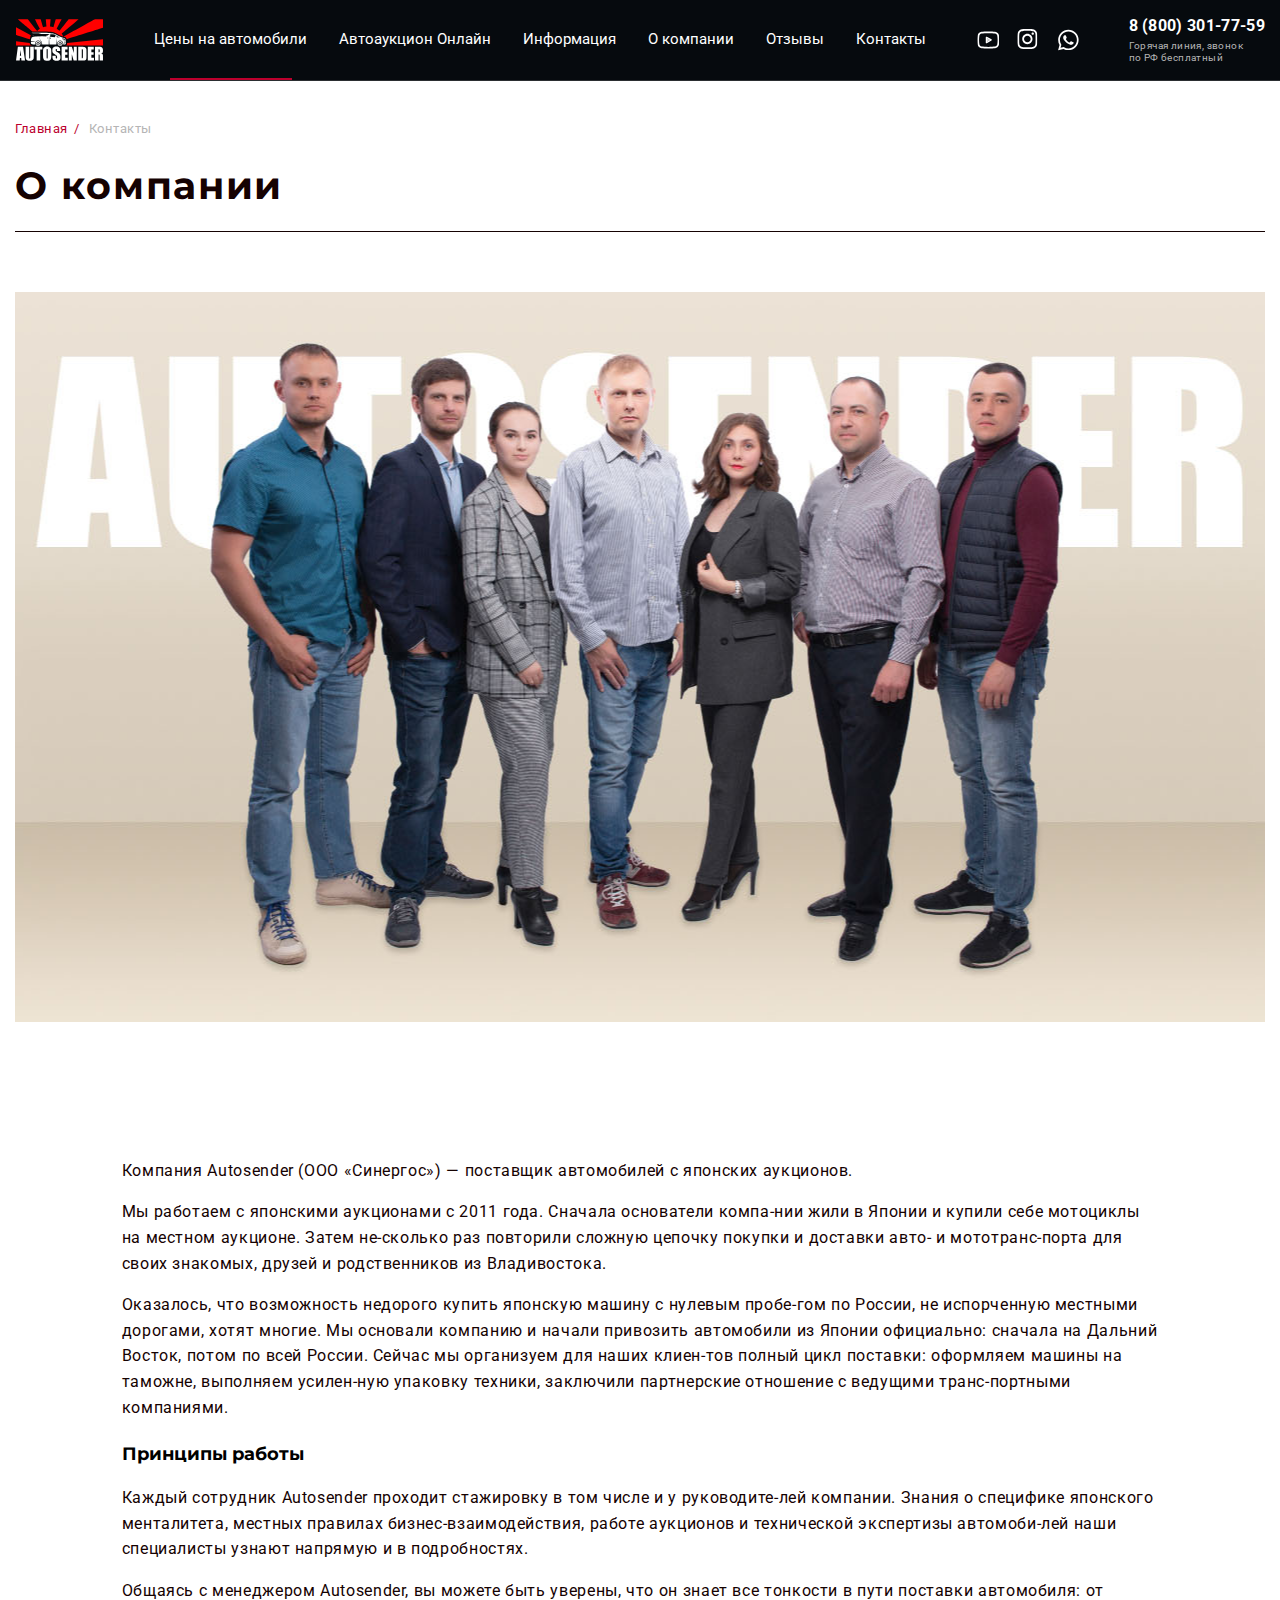
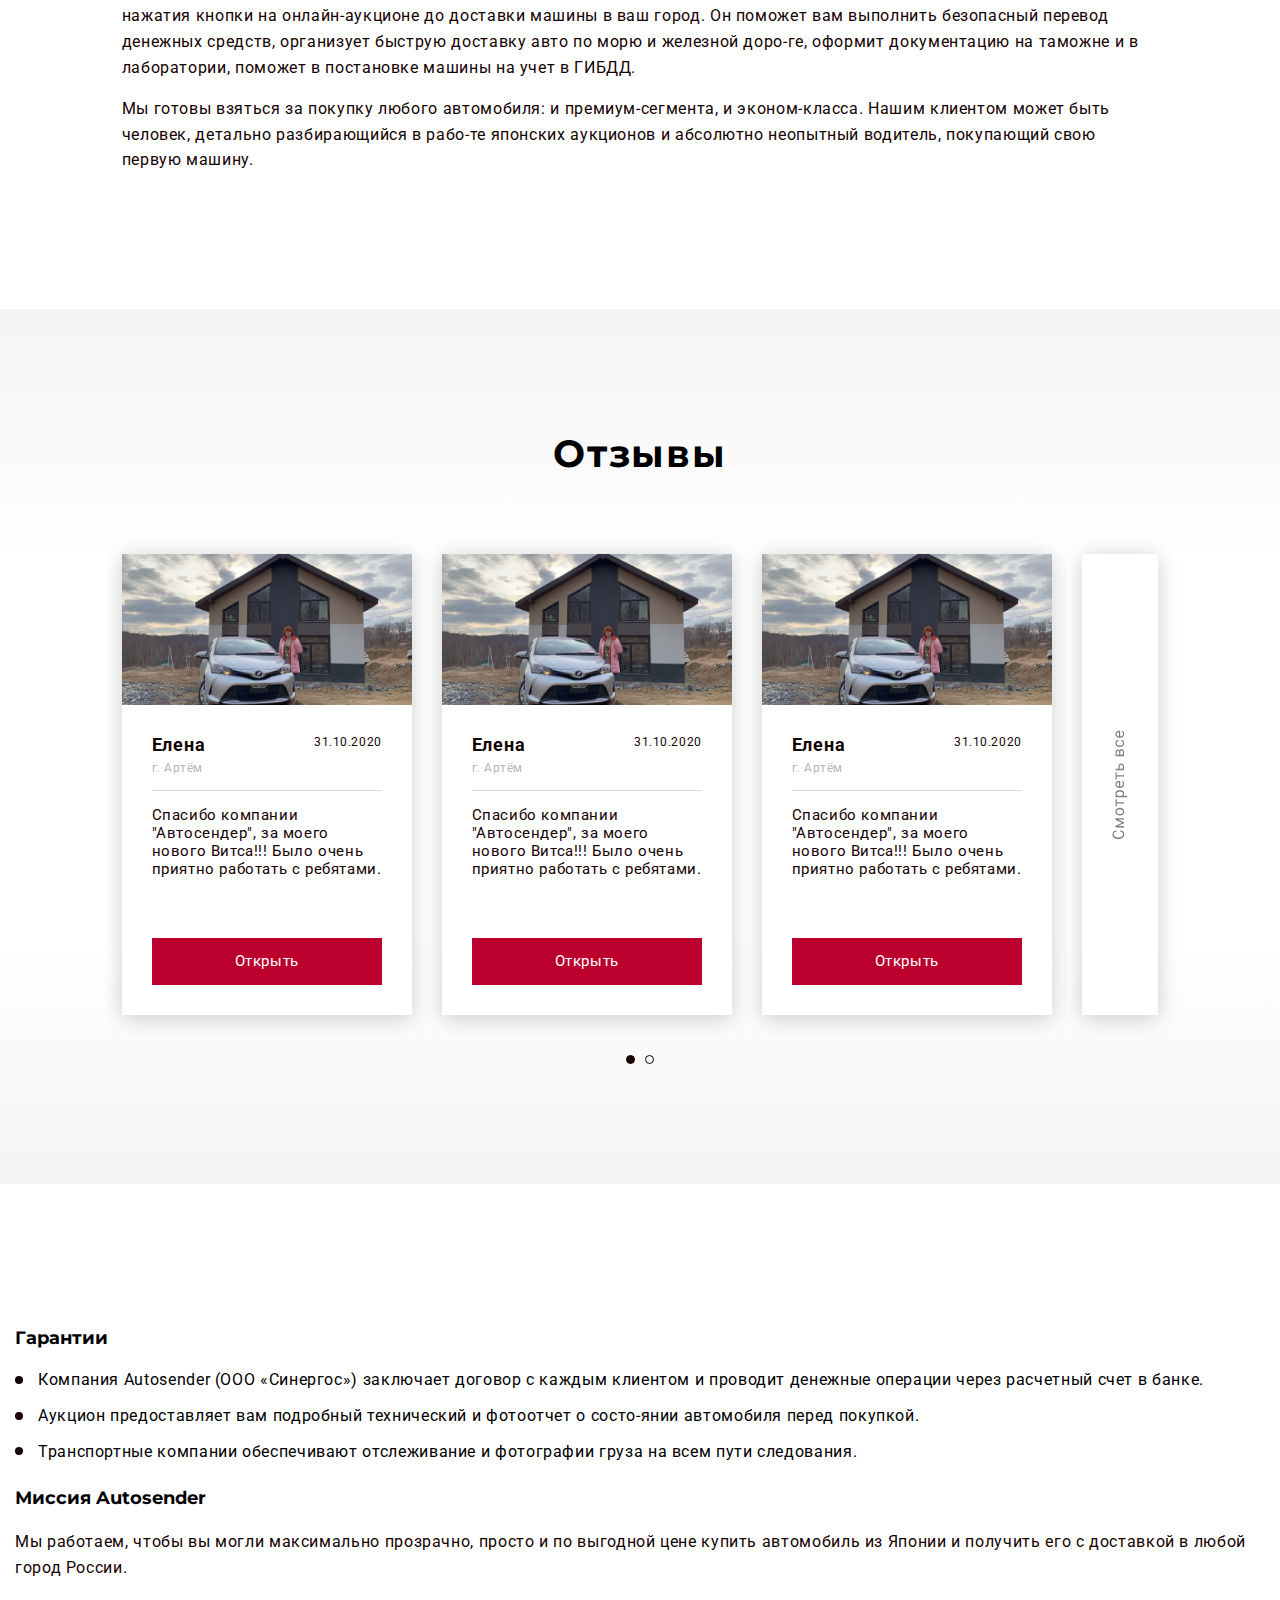
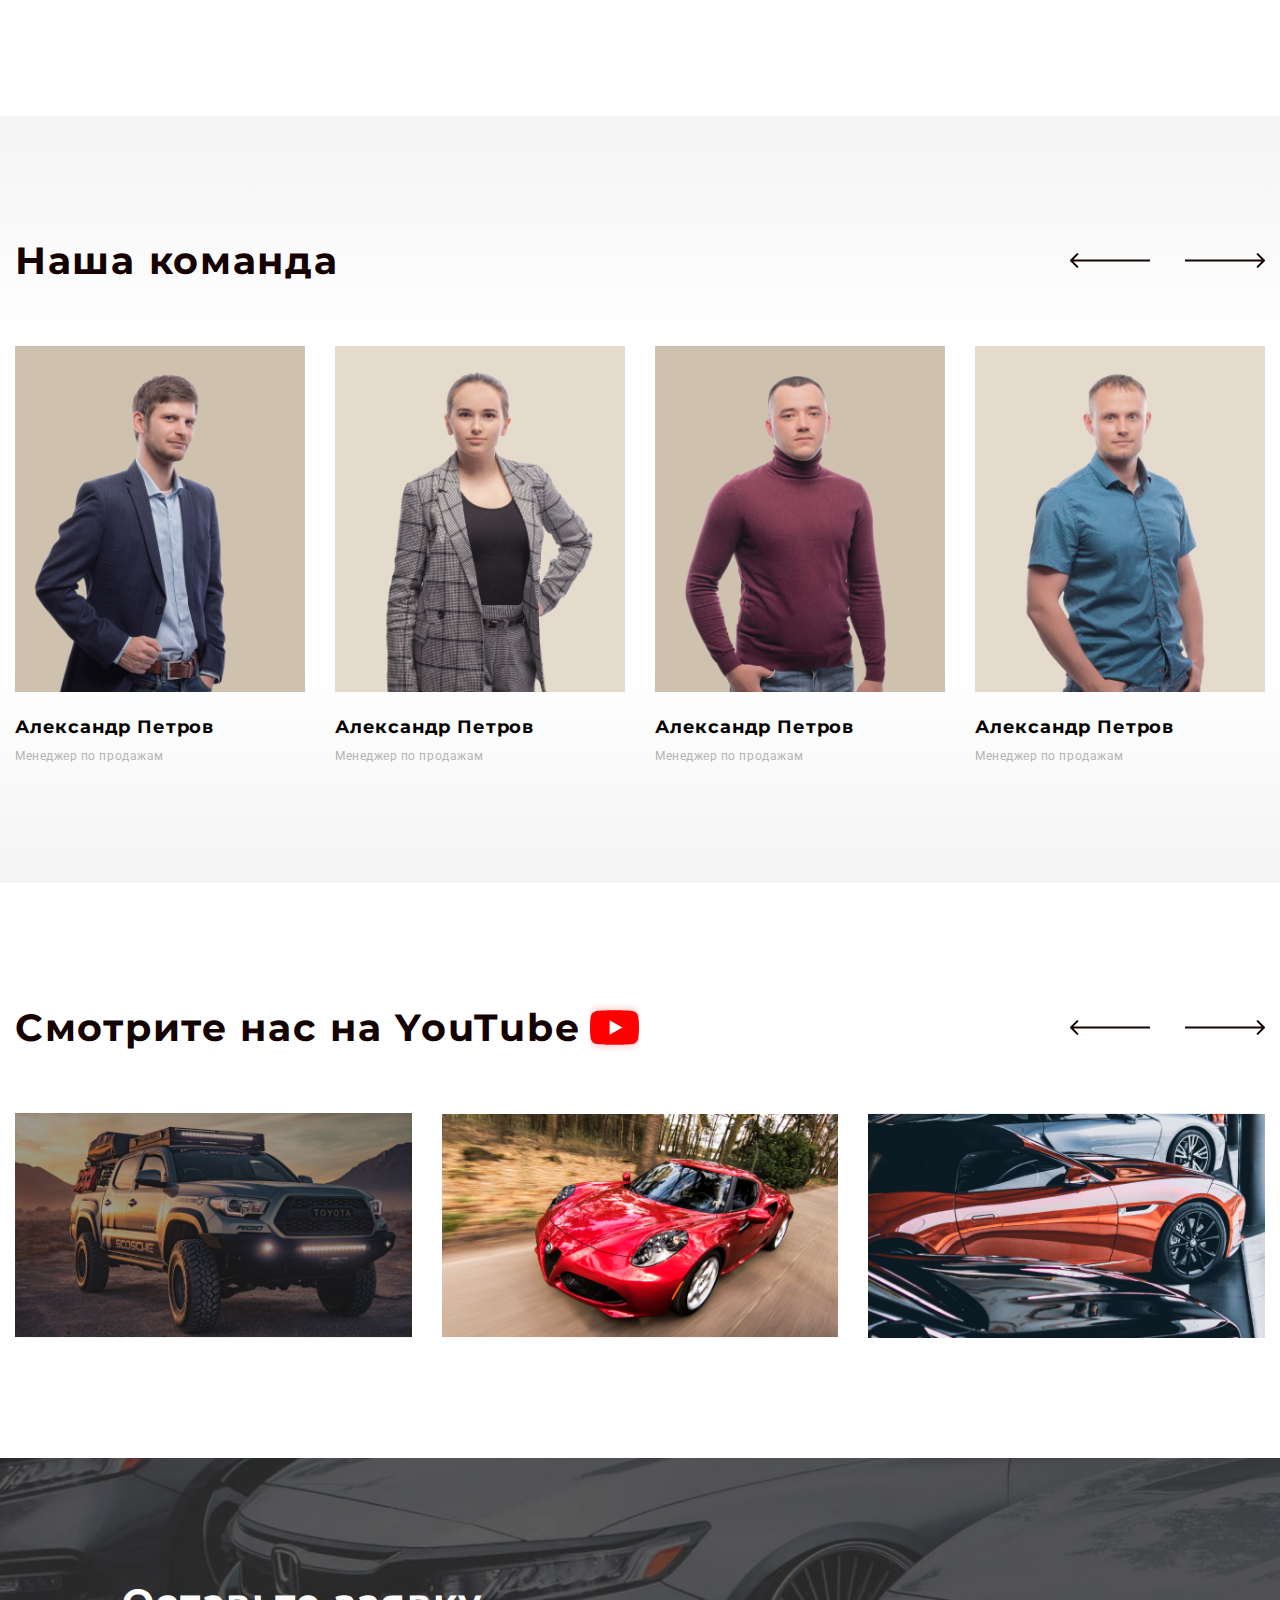
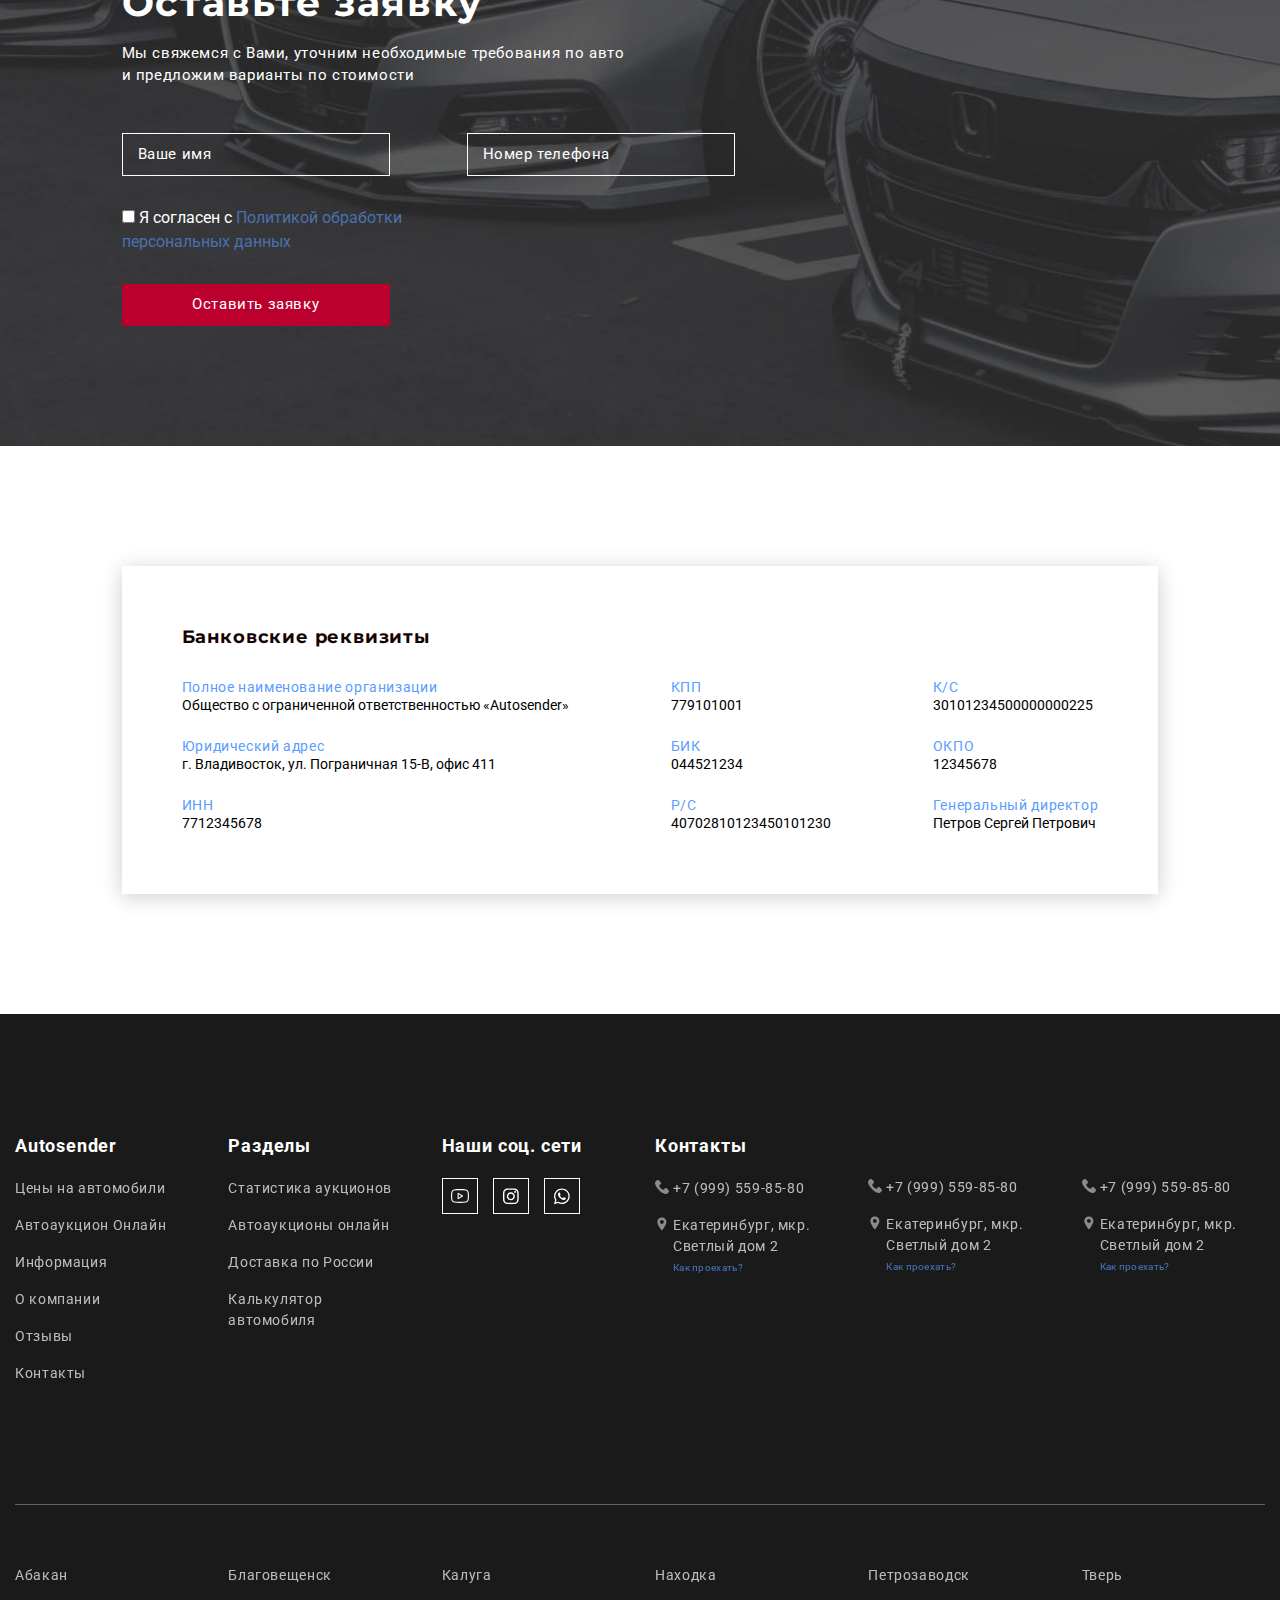
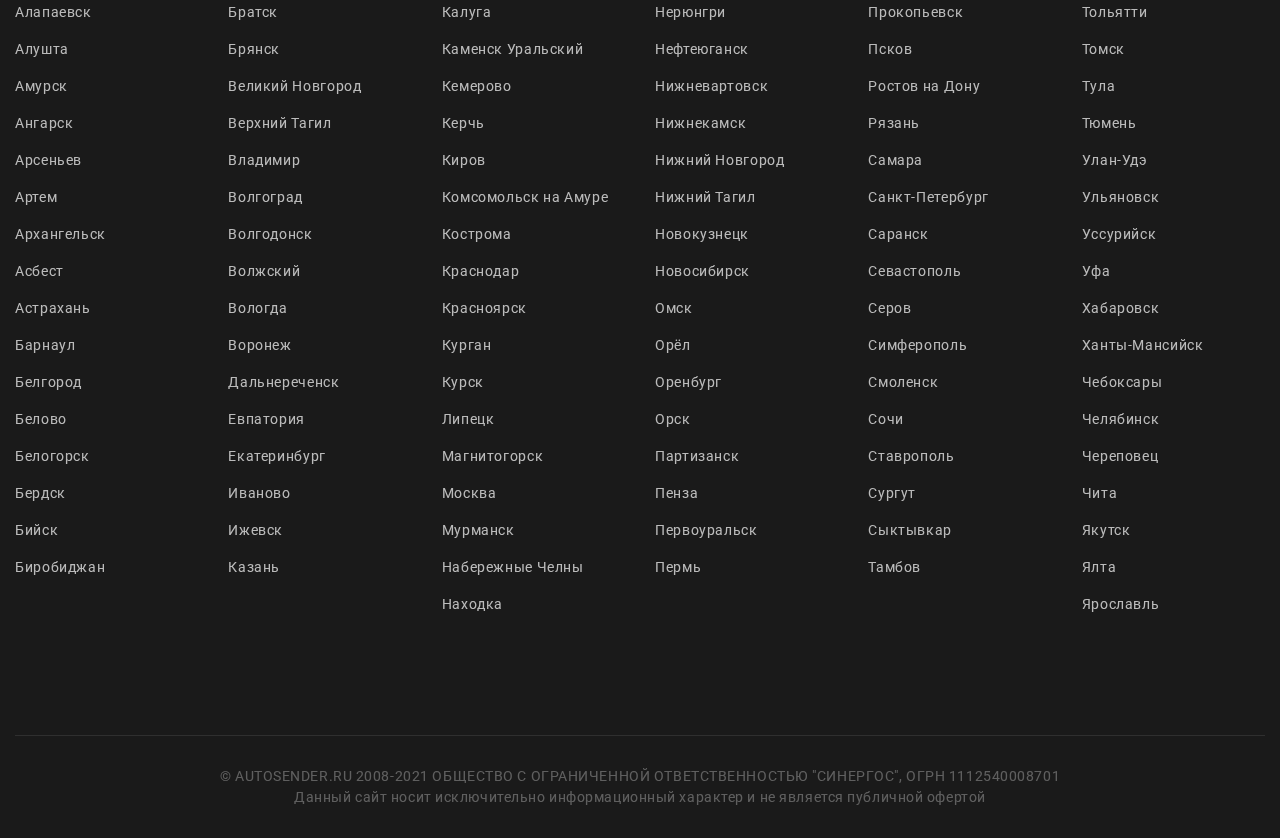
==== commit 52414c94: "+" ====
--- a/about.html
+++ b/about.html
@@ -144,7 +144,7 @@
                     <div class="row flex-nowrap sliders">
                         <div class="col-lg-4 col-md-6 col-sm-12  col-12 slide padding-top-bottom-20">
                             <div class="reviews__el">
-                                <img src="img/rew.png" alt="" class="reviews__el__img">
+                                <img src="img/rew-1.jpg" alt="" class="reviews__el__img">
                                 <div class="reviews__el__intro">
                                     <div class="reviews__el__head">
                                         <span class="reviews__el__title"> Елена</span>
@@ -165,7 +165,7 @@
 
                         <div class="col-lg-4 col-md-6 col-sm-12 col-12 slide padding-top-bottom-20">
                             <div class="reviews__el">
-                                <img src="img/rew.png" alt="" class="reviews__el__img">
+                                <img src="img/rew-1.jpg" alt="" class="reviews__el__img">
                                 <div class="reviews__el__intro">
                                     <div class="reviews__el__head">
                                         <span class="reviews__el__title">Елена</span>
@@ -186,7 +186,7 @@
 
                         <div class="col-lg-4 col-md-6 col-sm-12 col-12 slide padding-top-bottom-20">
                             <div class="reviews__el">
-                                <img src="img/rew.png" alt="" class="reviews__el__img">
+                                <img src="img/rew-1.jpg" alt="" class="reviews__el__img">
                                 <div class="reviews__el__intro">
                                     <div class="reviews__el__head">
                                         <span class="reviews__el__title"> Елена</span>
@@ -207,7 +207,7 @@
 
                         <div class="col-lg-4 col-md-6 col-sm-12 col-12 slide padding-top-bottom-20">
                             <div class="reviews__el">
-                                <img src="img/rew.png" alt="" class="reviews__el__img">
+                                <img src="img/rew-1.jpg" alt="" class="reviews__el__img">
                                 <div class="reviews__el__intro">
                                     <div class="reviews__el__head">
                                         <span class="reviews__el__title"> Елена</span>
@@ -229,7 +229,7 @@
 
                         <div class="col-lg-4 col-md-6 col-sm-12 col-12 slide padding-top-bottom-20">
                             <div class="reviews__el">
-                                <img src="img/rew.png" alt="" class="reviews__el__img">
+                                <img src="img/rew-1.jpg" alt="" class="reviews__el__img">
                                 <div class="reviews__el__intro">
                                     <div class="reviews__el__head">
                                         <span class="reviews__el__title"> Елена</span>
@@ -250,7 +250,7 @@
 
                         <div class="col-lg-4 col-md-6 col-sm-12 col-12 slide padding-top-bottom-20">
                             <div class="reviews__el">
-                                <img src="img/rew.png" alt="" class="reviews__el__img">
+                                <img src="img/rew-1.jpg" alt="" class="reviews__el__img">
                                 <div class="reviews__el__intro">
                                     <div class="reviews__el__head">
                                         <span class="reviews__el__title"> Елена</span>
--- a/css/main.css
+++ b/css/main.css
@@ -359,6 +359,7 @@
     background: url(../img/sumbit-1.svg) no-repeat center center;
     width: 100px;
     cursor: pointer;
+    text-indent: -9999px;
 }
 
 .screen-1__form__selects {
@@ -3266,7 +3267,7 @@
 
 .calculator-page__banner-menu {
     padding-top: 266px;
-    background: url(../img/banner-menu.png) no-repeat 0 0;
+    background: url(../img/banner-menu.jpg) no-repeat 0 0;
     background-size: cover;
     display: flex;
 }
@@ -3765,6 +3766,7 @@
         font-size: 16px;
         color: #fff;
         cursor: pointer;
+        text-indent: 0;
     }
 
     .screen-1__el__anchor {
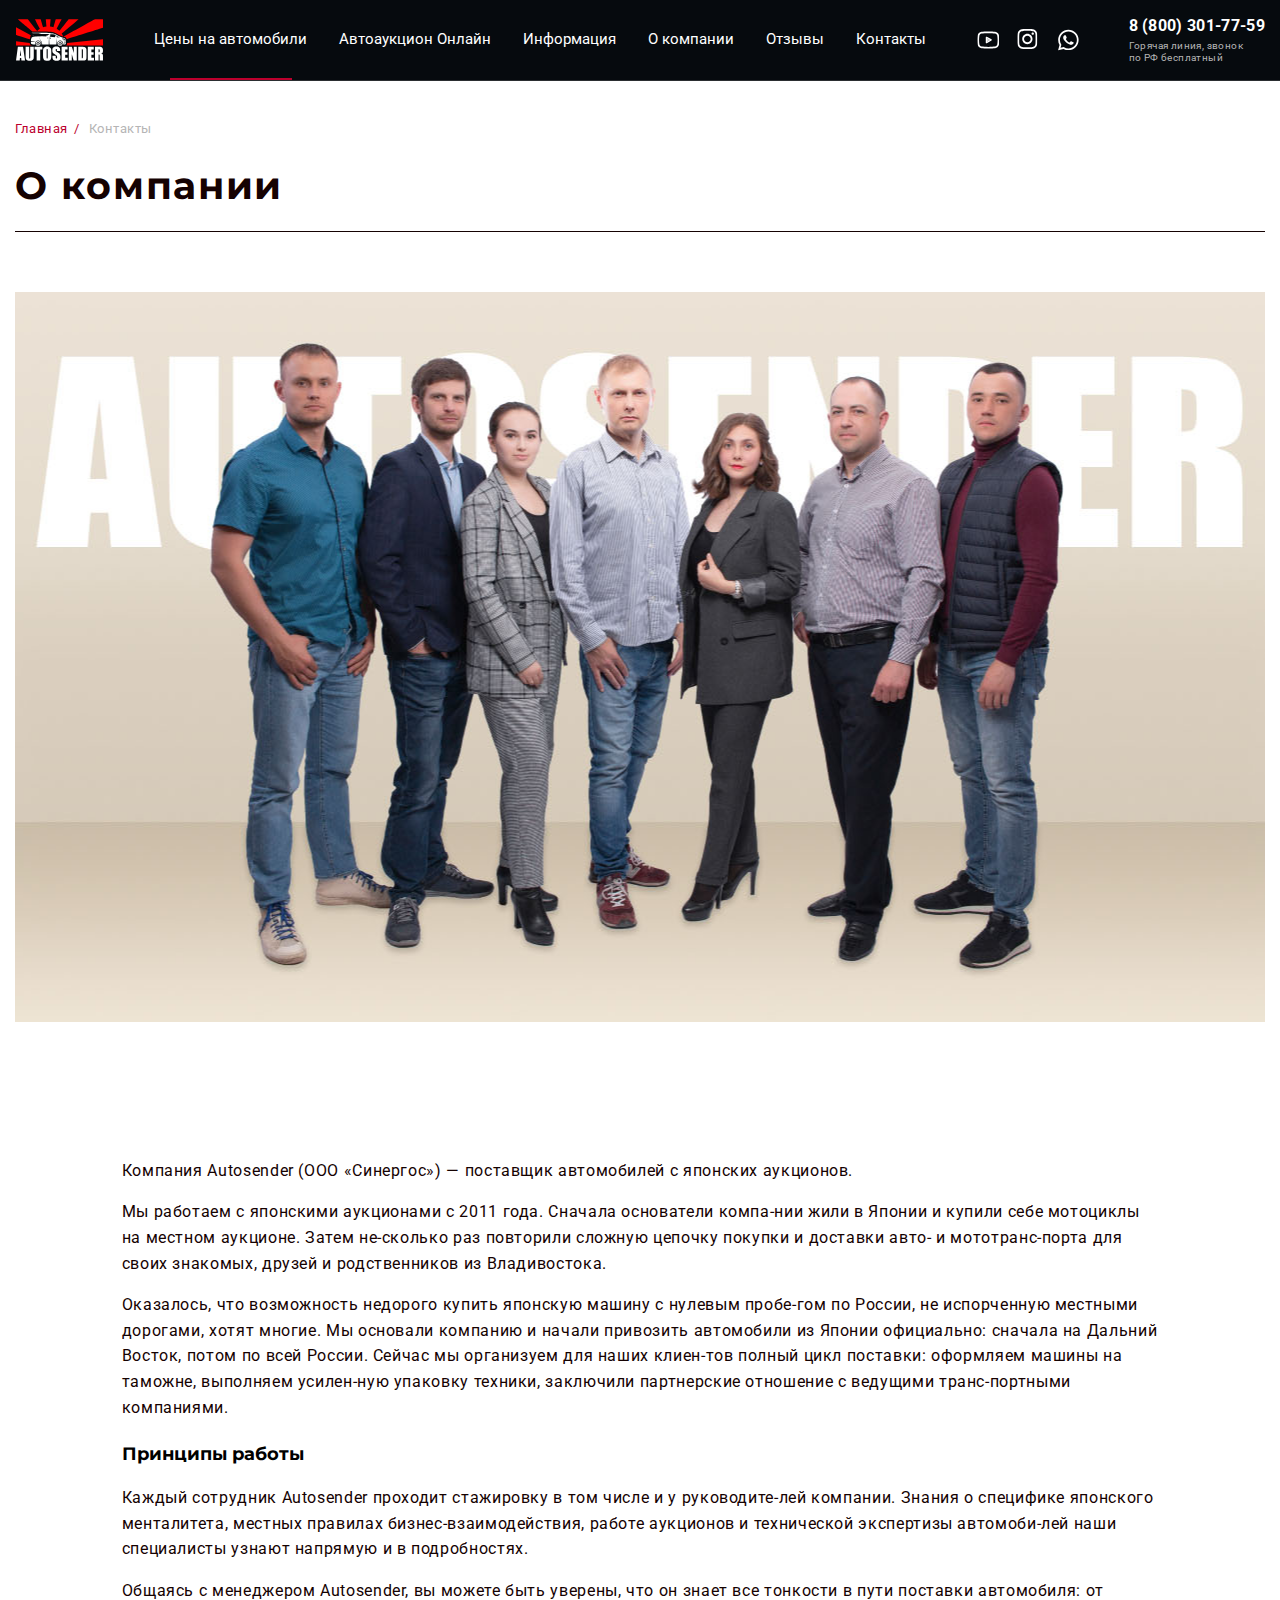
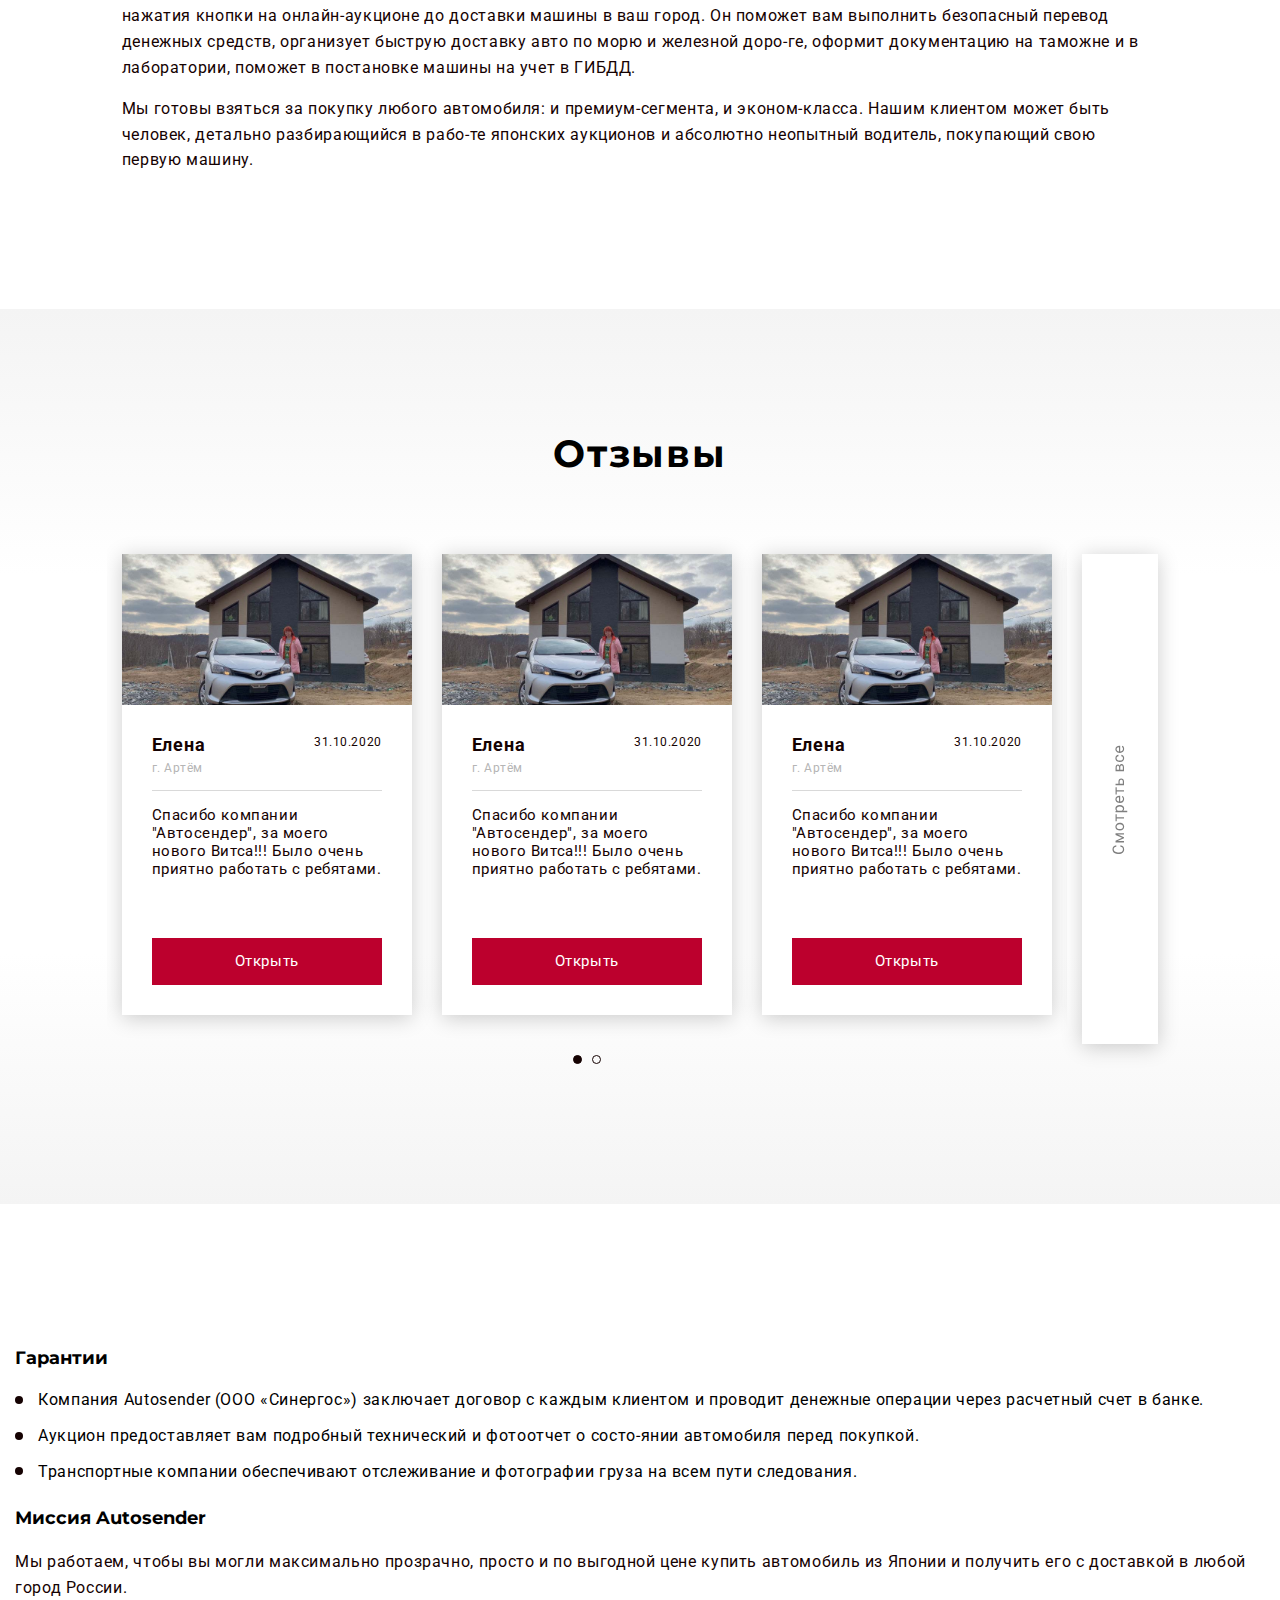
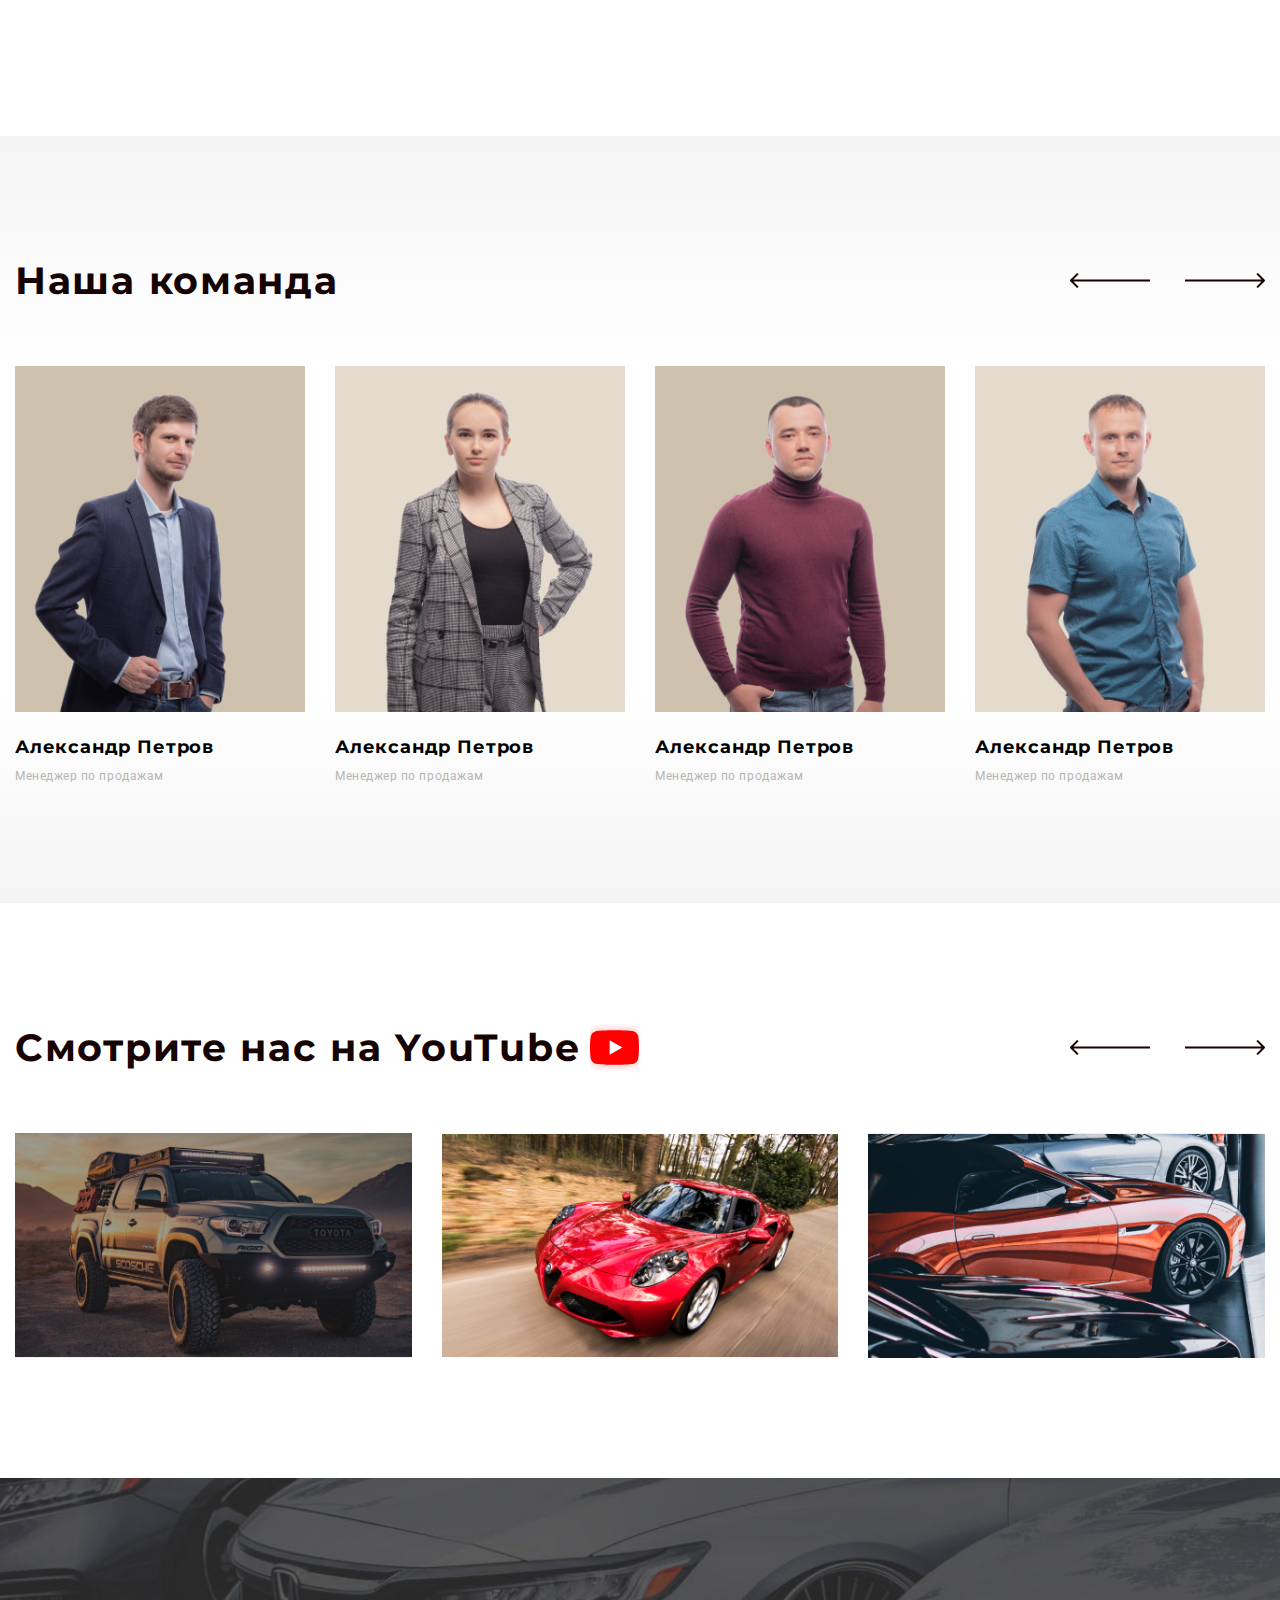
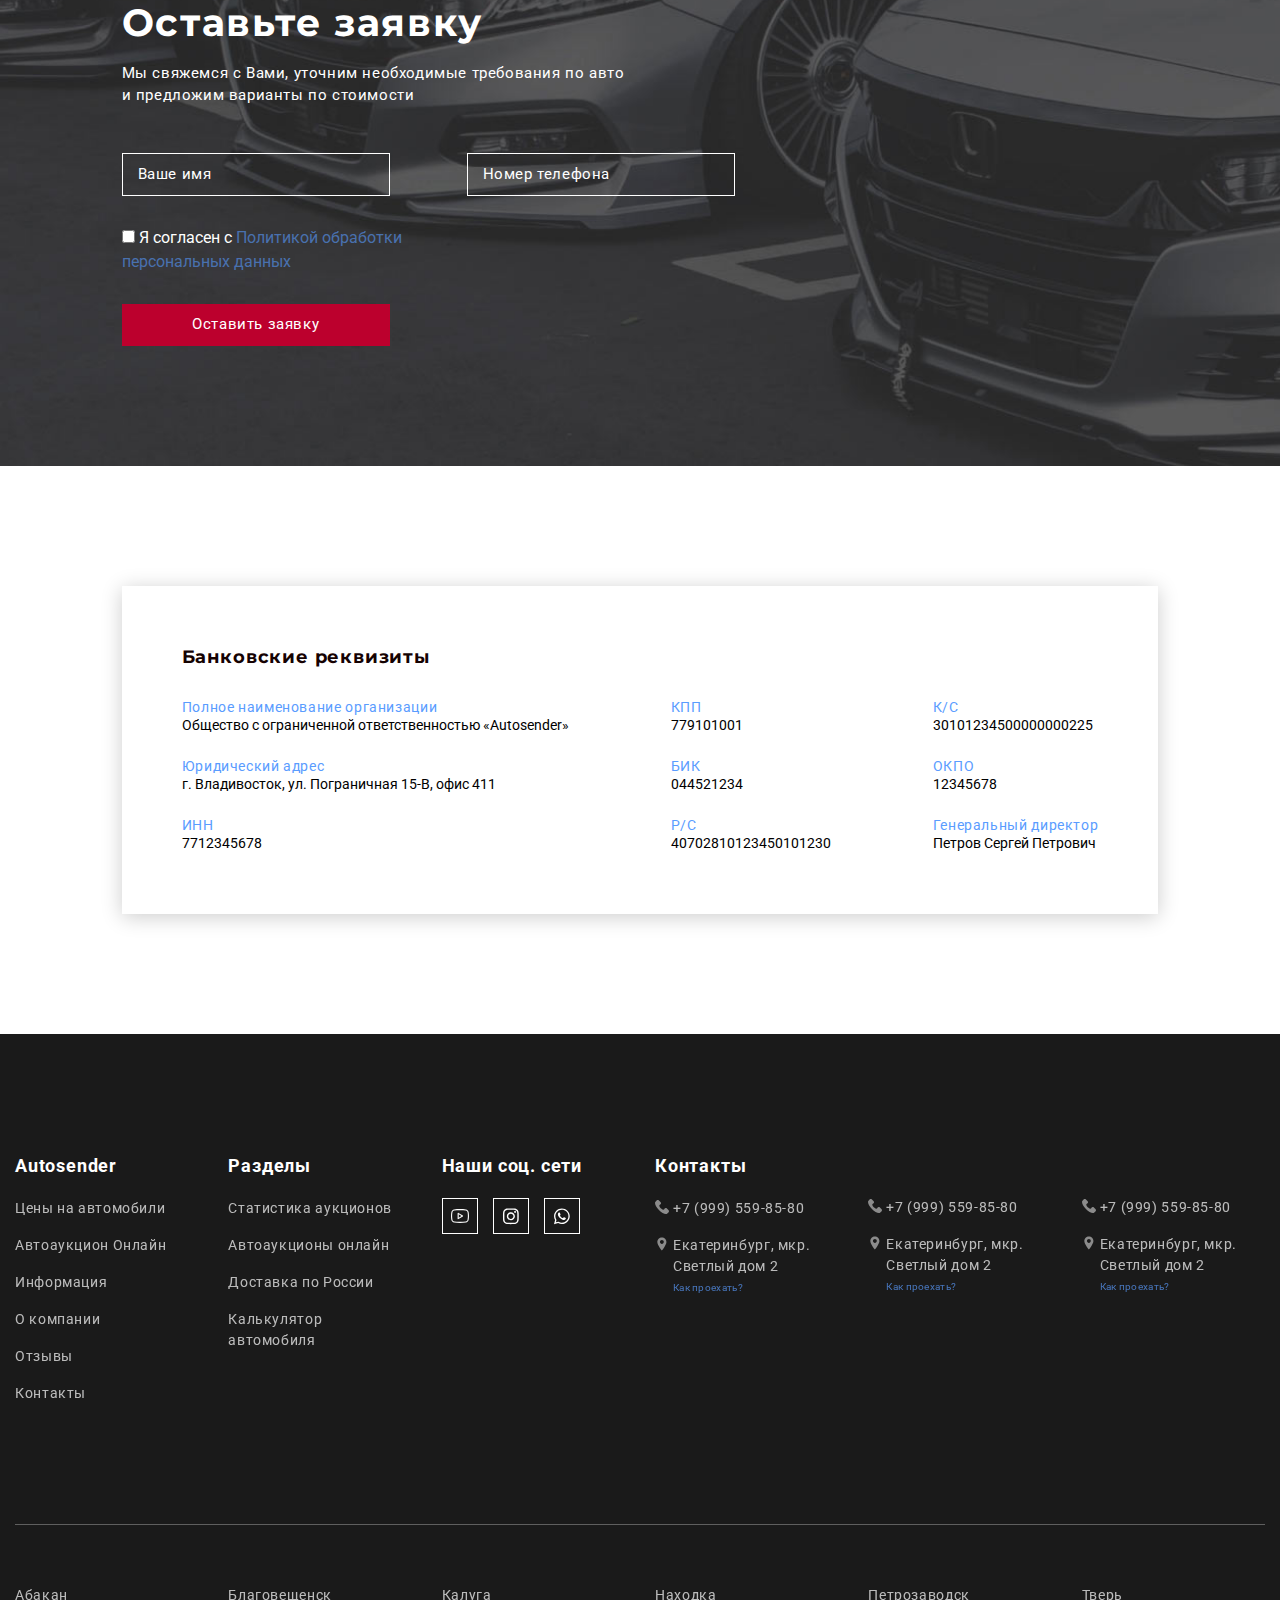
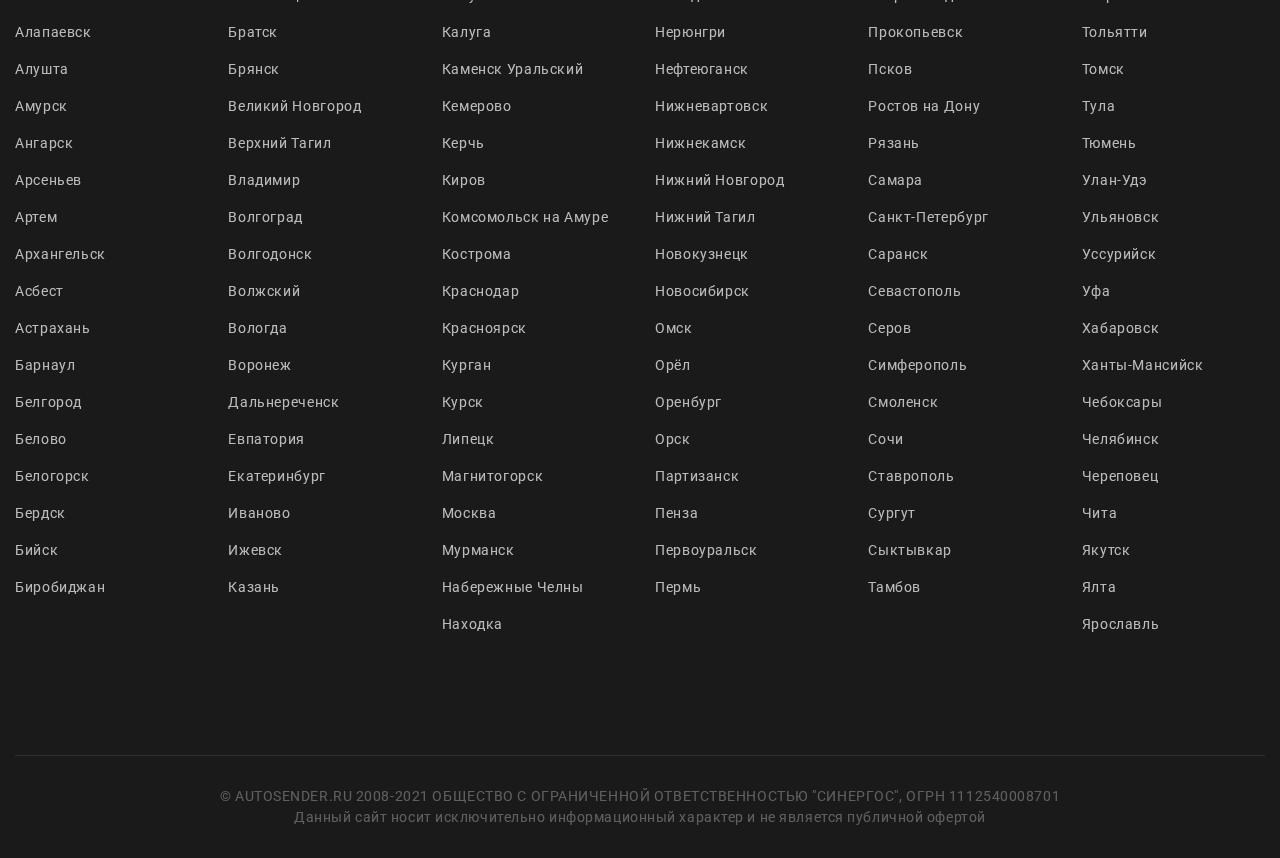
==== commit 61c6a0cc: "финальные" ====
--- a/about.html
+++ b/about.html
@@ -57,7 +57,7 @@
         </div>
         <div class="header__mobile">
             <span class="header__mobile__menu-burg"></span>
-            <span class="header__mobile__menu-bid">Оставить заявку</span>
+            <span class="header__mobile__menu-bid modal-call">Оставить заявку</span>
             <span class="header__mobile__menu-whats"></span>
             <span class="header__mobile__menu-chat"></span>
         </div>
@@ -128,9 +128,6 @@
             </div>
         </div>
     </main>
-
-
-
     <section class="reviews screen-padding gray">
         <div class="container-fluid">
             <div class="row">
@@ -357,35 +354,26 @@
                 </div>
                 <div class="col-lg-3 col-md-4 col-sm-6 col-12  sliderStep__item">
                     <a href="#" class="team__item">
-                        <span class="team__item__img"> <img src="img/photo-01.png" alt=""></span>
-                        <span class="team__item__title">Александр Петров</span>
-                        <span class="team__item__txt">Менеджер по продажам</span>
+                        <span class="team__item__img"> <img src="img/photo-05.jpg" alt=""></span>
+                        <span class="team__item__title">Имя Фамилия</span>
+                        <span class="team__item__txt">Должность</span>
                     </a>
                 </div>
                 <div class="col-lg-3 col-md-4 col-sm-6 col-12  sliderStep__item">
                     <a href="#" class="team__item">
-                        <span class="team__item__img"> <img src="img/photo-02.png" alt=""></span>
-                        <span class="team__item__title">Александр Петров</span>
-                        <span class="team__item__txt">Менеджер по продажам</span>
+                        <span class="team__item__img"> <img src="img/photo-06.jpg" alt=""></span>
+                        <span class="team__item__title">Имя Фамилия</span>
+                        <span class="team__item__txt">Должность</span>
                     </a>
                 </div>
                 <div class="col-lg-3 col-md-4 col-sm-6 col-12  sliderStep__item">
                     <a href="#" class="team__item">
-                        <span class="team__item__img"> <img src="img/photo-03.png" alt=""></span>
-                        <span class="team__item__title">Александр Петров</span>
-                        <span class="team__item__txt">Менеджер по продажам</span>
-                    </a>
-                </div>
-                <div class="col-lg-3 col-md-4 col-sm-6 col-12  sliderStep__item">
-                    <a href="#" class="team__item">
-                        <span class="team__item__img"> <img src="img/photo-04.png" alt=""></span>
-                        <span class="team__item__title">Александр Петров</span>
-                        <span class="team__item__txt">Менеджер по продажам</span>
-                    </a>
-                </div>
-
-            </div>
-
+                        <span class="team__item__img"> <img src="img/photo-07.jpg" alt=""></span>
+                        <span class="team__item__title">Имя Фамилия</span>
+                        <span class="team__item__txt">Должность</span>
+                    </a>
+                </div>
+           </div>
         </div>
     </section>
 
@@ -449,7 +437,7 @@
                     </div>
                     <div class="request__inputs">
                         <input type="text" class="request__input" placeholder="Ваше имя">
-                        <input type="text" class="request__input" placeholder="Номер телефона">
+                        <input type="text" class="request__input mask" placeholder="Номер телефона">
                     </div>
 
                     <label class="request__label">
@@ -731,6 +719,200 @@
             </div>
         </div>
     </footer>
+    <div class="modal">
+        <div class="modal__body">
+            <span class="modal__close"></span>
+
+            <div class="modal__title">Оставьте заявку </div>
+            <div class="modal__txt">
+                Наш менеджер подберет автомобиль по вашим параметрам
+                и обсудит варианты его покупки с аукциона Японии
+            </div>
+            <div class="modal__form">
+                <div class="modal__inputs">
+                    <input type="text" placeholder="Ваше имя" class="modal__input"> 
+                    <input type="text" placeholder="Номер телефона" class="modal__input mask">
+                </div>
+
+                <span class="modal__politic">
+                    <input type="checkbox" name="" id="check-0" class="checkbox">
+                    <label for="check-0"> Я согласен с <a href="#"> Политикой обработки<br>
+                            персональных данных</a></label>
+                </span>
+
+
+                <input type="submit" value="Подобрать автомобиль" class="modal__submit">
+
+            </div>
+            <div class="modal__footer">
+                <ul class="modal__contact-list">
+                    <li>
+                        <a href="#" class="modal__contact-list__whats"></a>
+                        <a href="#" class="modal__contact-list__teleg"></a>
+                    </li>
+                    <li>
+                        <span>
+                            <a href="#">8 (800) 301-77-59</a>
+                            <span>Звонок по РФ бесплатный</span>
+                        </span>
+                    </li>
+                    <li>
+                        <span>
+                            <a href="#">+7 (969) 999-35-13</a>
+                            <span>Руководитель отдела продаж</span>
+                        </span>
+                    </li>
+                </ul>
+                <div class="modal__managers">
+                    <div class="modal__managers__title"> Наши менеджеры</div>
+                    <ul class="modal__managers__list">
+                        <li>
+                            <span>Инна М.</span>
+                            <span>+7 (911) 783-82-52</span>
+                        </li>
+                        <li>
+                            <span>Владимир Н.</span>
+                            <span>+7 (911) 783-82-41</span>
+                        </li>
+                        <li>
+                            <span>Александр К.</span>
+                            <span>+7 (911) 783-82-34</span>
+                        </li>
+
+                    </ul>
+                </div>
+            </div>
+        </div>
+    </div>
+    <div class="menu-burger-pop-over">
+        <div class="menu-burger-pop">
+            <div class="menu-burger__header">
+                <img src="img/logo.svg" alt="">
+                <span class="menu-burger__close"></span>
+            </div>
+            <div class="menu-burger__body">
+                <div class="menu-burger__body__tabs">
+                    <ul class="menu-burger__tabs-list">
+                        <li class="active">
+                            <div><span>Цены на автомобили</span>
+                                <span>Цены на основе статистики продаж</span>
+                            </div>
+                        </li>
+                        <li>
+                            <div><span>Автоаукцион Онлайн</span>
+                                <span>Автомобили готовые к покупке</span>
+                            </div>
+                        </li>
+                    </ul>
+                     <div class="menu-burger__tabs-item">
+                        <div class="menu-burger__tabs-item-scroll">
+                            <ul class="menu-burger__tabs-item__list">
+                                <li><a href="#">Toyota</a>
+                                    <ul>
+                                        <li><a href="#">Toyota Prius</a></li>
+                                        <li><a href="#">Toyota Aqua</a></li>
+                                        <li><a href="#">Toyota Harrier</a></li>
+                                        <li><a href="#">Toyota Allion</a></li>
+                                        <li><a href="#">Toyota Sai</a></li>
+                                    </ul>
+                                </li>
+                                <li><a href="#">Nissan</a>
+                                    <ul>
+                                        <li><a href="#">Nissan Leaf</a></li>
+                                        <li><a href="#">Nissan X-Trail</a></li>
+                                        <li><a href="#">Nissan Elgrand</a></li>
+                                        <li><a href="#">Nissan Juke</a></li>
+                                        <li><a href="#">Nissan Qashqai</a></li>
+                                    </ul>
+                                </li>
+                                <li><a href="#">Honda</a>
+                                    <ul>
+                                        <li><a href="#">Honda Civic</a></li>
+                                        <li><a href="#">Honda N-WGN</a></li>
+                                        <li><a href="#">Honda Vezel</a></li>
+                                        <li><a href="#">Honda Pilot</a></li>
+                                        <li><a href="#">Honda Freed</a></li>
+                                    </ul>
+                                </li>
+                                <li><a href="#">Mitsubishi</a>
+                                    <ul>
+                                        <li><a href="#">Mitsubishi Lancer</a></li>
+                                        <li><a href="#">Mitsubishi Delica D:5</a></li>
+                                        <li><a href="#">Mitsubishi Grandis</a></li>
+                                        <li><a href="#">Mitsubishi Outlander</a></li>
+                                        <li><a href="#">Mitsubishi Galant</a></li>
+                                    </ul>
+                                </li>
+                            </ul>
+                        </div>
+                        <a href="#" class="menu-burger__tabs-item__more">Смотреть все модели</a>
+
+                    </div>
+                </div>
+                <div class="menu-burger__body__allmenu">
+                    <div class="burger__body__allmenu__col">
+
+                        <div class="burger__body__allmenu__title">
+                            <span>Разделы</span>
+                            <span>Полезные информация для наших клиентов</span>
+                        </div>
+
+                        <ul class="burger__body__allmenu__list">
+                            <li>
+                                <a href="">О компании</a>
+                            </li>
+                            <li>
+                                <a href="">Отзывы</a>
+                            </li>
+                            <li>
+                                <a href="">Контакты</a>
+                            </li>
+                            <li>
+                                <a href="">Статистика аукционов</a>
+                            </li>
+                            <li>
+                                <a href="">Доставка по России</a>
+                            </li>
+                            <li>
+                                <a href="">Калькулятор автомобиля</a>
+                            </li>
+                        </ul>
+                    </div>
+                    <div class="burger__body__allmenu__col">
+                        <div class="burger__body__allmenu__title">
+                            <span>Информация</span>
+                            <span>Полезные материалы</span>
+                        </div>
+                        <ul class="burger__body__allmenu__list">
+                            <li>
+                                <a href="">Что нужно знать перед покупкой</a>
+                            </li>
+                            <li>
+                                <a href="">Интересное о японских автомобилях</a>
+                            </li>
+
+                        </ul>
+                    </div>
+
+                </div>
+            </div>
+            <div class="menu-burger__footer">
+                <div class="menu-burger__footer__phone">
+                    <a href="#">8 (800) 301-77-59</a>
+                    <span>Горячая линия, звонок<br>
+                        по РФ бесплатный</span>
+                </div>
+                <ul class="menu-burger__footer__soc">
+                    <li><a href="#"></a></li>
+                    <li><a href="#"></a></li>
+                    <li><a href="#"></a></li>
+                </ul>
+
+
+            </div>
+
+        </div>
+    </div>
     <script src="js/main.js"></script>
 </body>
 
--- a/css/main.css
+++ b/css/main.css
@@ -1,14 +1,36 @@
 @import url("https://fonts.googleapis.com/css2?family=Roboto:wght@300;400;500;700;900&display=swap");
 @import url("https://fonts.googleapis.com/css2?family=Montserrat:wght@300;400;700&display=swap");
+
+* {
+    scrollbar-width: thin;
+    scrollbar-color: #000 #000;
+}
+
+*::-webkit-scrollbar {
+    height: 3px;
+    width: 3px;
+}
+
+*::-webkit-scrollbar-track {
+    background: transparent;
+}
+
+*::-webkit-scrollbar-thumb {
+    background-color: #bc002d;
+    border-radius: 3px;
+}
 
 body {
     font-family: "Roboto", sans-serif;
     font-size: 16px;
     min-width: 320px;
     overflow-x: hidden;
+    height: 100%;
+    position: relative;
 }
 html {
     scroll-behavior: smooth;
+    height: 100%;
 }
 
 * {
@@ -100,6 +122,39 @@
 
 .header__soc > li:nth-child(3) > a {
     background: url(../img/whatsapp.svg) no-repeat 0 0;
+}
+
+.header__soc-mob {
+    display: none;
+    align-items: center;
+}
+
+.header__soc-mob > li {
+    margin-right: 20px;
+}
+
+.header__soc-mob > li:last-child {
+    margin-right: 0;
+}
+
+.header__soc-mob > li > a {
+    width: 26px;
+    height: 26px;
+    display: block;
+}
+
+.header__soc-mob > li:nth-child(1) > a {
+    background: url(../img/teleg-mob.svg) no-repeat 0 0;
+}
+
+.header__soc-mob > li:nth-child(2) > a {
+    background: url(../img/whats-mob.svg) no-repeat 0 0;
+}
+
+.header__soc-mob > li:nth-child(3) > a {
+    background: url(../img/phone-mob.svg) no-repeat 0 0;
+    width: 36px;
+    height: 36px;
 }
 
 .header__phone > span {
@@ -381,6 +436,15 @@
     height: 40px;
 }
 
+.__select__txt {
+    width: calc(100% - 10px);
+    margin: 0 5px 5px 5px;
+    border: none;
+    padding: 0 10px;
+    font-size: 14px;
+    height: 22px;
+}
+
 .__select.min {
     width: 80px;
 }
@@ -412,7 +476,7 @@
     width: 100%;
     height: 100%;
     background: none;
-    border-bottom: 1px solid rgba(255, 255, 255, 0.5);
+    border-bottom: 1px solid rgba(255, 255, 255, 0.9);
     font-size: 15px;
     cursor: pointer;
 
@@ -489,10 +553,10 @@
     display: flex;
     align-items: center;
     width: 100%;
-    height: 30px;
+    height: 35px;
     max-height: 0;
     padding: 0 10px;
-    font-size: 12px;
+    font-size: 14px;
     transition: all 0.2s ease-out;
     cursor: pointer;
     overflow: hidden;
@@ -524,11 +588,13 @@
 }
 
 .tabs-item {
-    display: none;
+    position: absolute;
+    top: -9999px;
+    left: -9999px;
 }
 
 .tabs-item.active {
-    display: block;
+    position: static;
 }
 
 .tabs-list {
@@ -784,7 +850,6 @@
 
 .auto-tabs__tab {
     margin-top: 120px;
-    min-width: 1200px;
 }
 
 .screen-3 {
@@ -1914,7 +1979,91 @@
     padding-right: 20px;
     color: #bc002d;
     cursor: pointer;
+    position: relative;
+}
+
+.main__fillter__sett:after {
+    content: "";
+    position: absolute;
+    right: 0;
+    top: 0;
     background: url(../img/arrow3.svg) no-repeat right center;
+    height: 16px;
+    width: 16px;
+}
+
+.active.main__fillter__sett:after {
+    transform: rotate(-180deg);
+}
+
+.main__fillter__label-mob {
+    width: 100%;
+    max-width: 234px;
+    display: block;
+    background: #bc002d url(../img/main__fillter__label-mob.svg) no-repeat 42px center;
+    line-height: 56px;
+    font-family: Montserrat;
+    font-style: normal;
+    font-weight: bold;
+    font-size: 16px;
+    color: #fff;
+    padding-left: 82px;
+    letter-spacing: 0.045em;
+    height: 56px;
+    cursor: pointer;
+}
+
+.main__fillter__head-mob {
+    display: none;
+    padding: 20px;
+}
+
+.main__fillter__tags-mob {
+    display: flex;
+    flex-wrap: wrap;
+    margin-top: 20px;
+}
+
+.main__fillter__tags-mob > li {
+    margin-right: 10px;
+}
+
+.main__fillter__tags-mob > li > a {
+    font-size: 16px;
+    line-height: 19px;
+    letter-spacing: 0.045em;
+    line-height: 35px;
+    display: block;
+    border: 1px solid #5a9cff;
+    border-radius: 18px;
+    color: #5a9cff;
+    padding-left: 32px;
+    padding-right: 16px;
+    background: url(../img/tag-delet.svg) no-repeat 16px center;
+}
+
+.main__fillter-bd__head {
+    display: none;
+    height: 77px;
+    justify-content: space-between;
+    align-items: center;
+    background: #f8f8f8;
+    padding: 0 20px;
+}
+
+.main__fillter-bd__head__tit {
+    font-family: Montserrat;
+    font-style: normal;
+    font-weight: bold;
+    font-size: 24px;
+    letter-spacing: 0.045em;
+    color: #150202;
+}
+
+.main__fillter-bd__head__close {
+    height: 20px;
+    width: 20px;
+    background: url(../img/close-2.svg) no-repeat;
 }
 
 .main__fillter__reset {
@@ -1994,7 +2143,7 @@
 .slider-right {
     height: 15px;
     width: 80px;
-    background: url(../img/youtube__arrow-right.svg) no-repeat 0 0;
+    background: url(../img/youtube__arrow-right.svg) no-repeat right 0;
     background-size: cover;
     cursor: pointer;
 }
@@ -2338,7 +2487,6 @@
     background: url(../img/main-photo.jpg) no-repeat center 0;
     background-size: cover;
     margin-top: 80px;
-
 }
 
 .team {
@@ -3389,7 +3537,530 @@
     counter-increment: li;
 }
 
-
+.modal {
+    position: fixed;
+    left: 0;
+    top: 0;
+    width: 100%;
+    height: 100%;
+    background: rgba(52, 52, 52, 0.7);
+    display: none;
+    align-items: center;
+    padding: 10px;
+    justify-content: center;
+    z-index: 999;
+    overflow: auto;
+}
+
+.modal.active {
+    display: flex;
+}
+
+.modal__body {
+    background: #ffffff;
+    padding: 40px;
+    padding-bottom: 20px;
+    box-shadow: 0px 3px 20px rgba(0, 0, 0, 0.2);
+    max-width: 780px;
+    position: relative;
+}
+
+.modal__title {
+    font-family: Montserrat;
+    font-weight: bold;
+    font-size: 20px;
+    line-height: 130%;
+    letter-spacing: 0.045em;
+    color: #150202;
+    padding-bottom: 10px;
+    margin-bottom: 36px;
+    border-bottom: 1px solid #343434;
+}
+
+.modal__txt {
+    font-size: 14px;
+    line-height: 150%;
+    letter-spacing: 0.04em;
+    color: #150202;
+    opacity: 0.5;
+    margin-bottom: 40px;
+}
+
+.modal__inputs {
+    display: flex;
+}
+
+.modal__input {
+    width: 100%;
+    max-width: 300px;
+    height: 43px;
+    border: 1px solid #150202;
+    color: #000;
+    padding: 0 20px;
+    margin-right: 30px;
+    margin-bottom: 22px;
+}
+
+.modal__submit {
+    width: 100%;
+    max-width: 300px;
+    height: 42px;
+    background: #bc002d;
+    line-height: 42px;
+    color: #fff;
+    margin-top: 22px;
+    margin-bottom: 40px;
+    border: none;
+}
+
+.modal__close {
+    width: 20px;
+    height: 20px;
+    background: url(../img/modal__close.svg) no-repeat 0 0;
+    position: relative;
+    right: 22px;
+    top: 22px;
+    position: absolute;
+    cursor: pointer;
+}
+
+.modal__contact-list {
+    display: flex;
+    flex-wrap: wrap;
+    border-top: 1px solid #e5e5e5;
+    margin-top: 40px;
+    padding-top: 15px;
+    padding-left: 40px;
+    padding-right: 40px;
+    padding-bottom: 15px;
+}
+
+.modal__contact-list > li {
+    margin-right: 60px;
+}
+
+.modal__contact-list > li:last-child {
+    margin-right: 0;
+}
+.modal__contact-list > li:first-child {
+    display: flex;
+}
+
+.modal__contact-list > li > span > span {
+    font-family: Roboto;
+    font-style: normal;
+    font-weight: normal;
+    font-size: 14px;
+    line-height: 16px;
+    letter-spacing: 0.02em;
+
+    display: block;
+    color: #b5b5b5;
+}
+
+.modal__contact-list > li > span > a {
+    font-family: Montserrat;
+    font-weight: bold;
+    font-size: 20px;
+    line-height: 27px;
+    margin-bottom: 10px;
+    letter-spacing: 0.02em;
+    display: block;
+    color: #150202;
+}
+
+.contact__page__list > li:first-child {
+    display: flex;
+}
+
+a.modal__contact-list__whats {
+    display: block;
+    width: 28px;
+    height: 28px;
+    margin-right: 20px;
+    background: url(../img/whats.svg) no-repeat 0 0;
+}
+
+a.modal__contact-list__teleg {
+    display: block;
+    width: 28px;
+    height: 28px;
+    background: url(../img/teleg.svg) no-repeat 0 0;
+}
+
+.modal__managers {
+    margin-top: 10px;
+    padding-top: 20px;
+    padding-left: 30px;
+    padding-right: 30px;
+    border-top: 1px solid #e5e5e5;
+}
+
+.modal__managers__title {
+    font-family: Montserrat;
+    font-style: normal;
+    font-weight: bold;
+
+    line-height: 20px;
+    margin-bottom: 24px;
+    letter-spacing: 0.04em;
+    color: #b5b5b5;
+}
+
+.modal__managers__list {
+    display: flex;
+    flex-wrap: wrap;
+}
+
+.modal__managers__list > li {
+    margin-right: 60px;
+    margin-bottom: 20px;
+    padding-left: 52px;
+    position: relative;
+}
+
+.modal__managers__list > li:last-child {
+    margin-right: 0;
+}
+
+.modal__managers__list > li:after {
+    content: "";
+    position: absolute;
+    left: 0;
+    top: 0;
+    height: 44px;
+    width: 44px;
+}
+
+.modal__managers__list > li:nth-child(1):after {
+    background: url(../img/photo-1.png);
+}
+.modal__managers__list > li:nth-child(2):after {
+    background: url(../img/photo-2.png);
+}
+.modal__managers__list > li:nth-child(3):after {
+    background: url(../img/photo-3.png);
+}
+.modal__managers__list > li:nth-child(4):after {
+    background: url(../img/photo-4.png);
+}
+
+.modal__managers__list > li > span {
+    display: block;
+}
+
+.modal__managers__list > li > span:nth-child(1) {
+    font-family: Montserrat;
+    font-style: normal;
+    font-weight: bold;
+    line-height: 20px;
+    letter-spacing: 0.04em;
+    margin-bottom: 4px;
+    color: #150202;
+}
+
+.modal__managers__list > li > span:nth-child(2) {
+    font-size: 12px;
+    line-height: 140%;
+    letter-spacing: 0.02em;
+    color: #150202;
+}
+
+.modal__politic {
+    font-size: 12px;
+    line-height: 150%;
+    letter-spacing: 0.04em;
+    color: #150202;
+    opacity: 0.7;
+    display: flex;
+    align-items: flex-start;
+}
+
+.modal__politic .checkbox + label {
+    display: block;
+}
+
+.modal__politic a {
+    color: #5a9cff;
+}
+
+.menu-burger-pop-over {
+    position: fixed;
+    left: 0;
+    top: 0;
+    bottom: 0;
+    right: 0;
+    display: none;
+    z-index: 300;
+    overflow: auto;
+}
+
+.menu-burger-pop-over.active {
+    display: block;
+}
+
+.menu-burger-pop {
+    position: relative;
+    background: #000;
+    color: #fff;
+    z-index: 100;
+    padding: 18px 50px;
+}
+
+.menu-burger__header {
+    margin-bottom: 50px;
+    display: flex;
+    justify-content: space-between;
+    align-items: center;
+}
+
+.menu-burger__close {
+    width: 20px;
+    height: 20px;
+    background: url(../img/menu-burger__close.svg) no-repeat 0 0;
+    display: block;
+    cursor: pointer;
+}
+
+.menu-burger__tabs-list {
+    display: flex;
+    margin-left: -50px;
+    width: calc(100% + 50px);
+    margin-bottom: 32px;
+}
+
+.menu-burger__tabs-list > li {
+    width: 50%;
+    padding: 0 50px;
+    padding-bottom: 19px;
+    cursor: pointer;
+    border-bottom: 1px solid rgba(255, 255, 255, 0.15);
+    position: relative;
+    display: flex;
+    justify-content: center;
+}
+
+.menu-burger__tabs-list > li:first-child:before {
+    content: "";
+    height: 26px;
+    width: 1px;
+    position: absolute;
+    right: 0;
+    top: 0;
+    background: rgba(255, 255, 255, 0.15);
+}
+
+.menu-burger__tabs-list > li:after {
+    content: "";
+    height: 2px;
+    width: 100%;
+    position: absolute;
+    left: 0;
+    bottom: -1px;
+    display: none;
+    background-color: #bc002d;
+}
+
+.menu-burger__tabs-list > li.active:after {
+    display: block;
+}
+
+.menu-burger__tabs-list > li > div > span:nth-child(1) {
+    font-family: Montserrat;
+    font-style: normal;
+    font-weight: bold;
+    font-size: 16px;
+    line-height: 20px;
+    letter-spacing: 0.045em;
+    color: #ffffff;
+    display: block;
+    margin-bottom: 4px;
+}
+
+.menu-burger__tabs-list > li > div > span:nth-child(2) {
+    font-size: 10px;
+    line-height: 120%;
+    letter-spacing: 0.04em;
+    display: block;
+    color: #b5b5b5;
+}
+
+.menu-burger__tabs-item-scroll {
+    overflow-x: auto;
+    margin-bottom: 20px;
+}
+
+.menu-burger__tabs-item__list {
+    display: flex;
+    justify-content: space-between;
+    margin-bottom: 32px;
+    min-width: 769px;
+}
+
+.menu-burger__tabs-item__list > li {
+    width: 25%;
+}
+
+.menu-burger__tabs-item__list > li > a {
+    font-family: Montserrat;
+    font-style: normal;
+    font-weight: bold;
+    font-size: 14px;
+    line-height: 130%;
+    /* or 18px */
+
+    letter-spacing: 0.045em;
+
+    /* white */
+
+    color: #ffffff;
+}
+
+.menu-burger__tabs-item__list a {
+    color: #fff;
+}
+
+.menu-burger__tabs-item__list > li > ul {
+    margin-top: 32px;
+}
+
+.menu-burger__tabs-item__list > li > ul > li {
+    margin-bottom: 16px;
+}
+
+.menu-burger__tabs-item__list > li > ul > li:last-child {
+    margin-bottom: 0;
+}
+
+.menu-burger__tabs-item__list > li > ul > li > a {
+    font-size: 13px;
+    line-height: 15px;
+    letter-spacing: 0.045em;
+    color: #ffffff;
+}
+
+.menu-burger__tabs-item__more {
+    color: #bc002d;
+    padding-left: 24px;
+    background: url(../img/arrow-cr.svg) no-repeat 0 center;
+    display: inline-block;
+    margin-bottom: 32px;
+}
+
+.menu-burger__body__allmenu {
+    padding-top: 32px;
+    padding-bottom: 32px;
+    border-bottom: 1px solid rgba(255, 255, 255, 0.15);
+    border-top: 1px solid rgba(255, 255, 255, 0.15);
+    margin-left: -50px;
+    width: calc(100% + 50px);
+    padding-left: 50px;
+    padding-right: 50px;
+}
+
+.burger__body__allmenu__title {
+    margin-bottom: 20px;
+}
+
+.burger__body__allmenu__title span:nth-child(1) {
+    font-family: Montserrat;
+    font-style: normal;
+    font-weight: bold;
+    font-size: 16px;
+    line-height: 20px;
+    letter-spacing: 0.045em;
+    color: #ffffff;
+    display: block;
+    margin-bottom: 4px;
+}
+
+.burger__body__allmenu__title span:nth-child(2) {
+    font-size: 10px;
+    line-height: 120%;
+    letter-spacing: 0.04em;
+    color: #b5b5b5;
+}
+
+.menu-burger__body__allmenu {
+    display: flex;
+}
+.burger__body__allmenu__col {
+    width: 50%;
+}
+.burger__body__allmenu__list > li {
+    margin-bottom: 16px;
+}
+.burger__body__allmenu__list > li:last-child {
+    margin-bottom: 0;
+}
+.burger__body__allmenu__list > li > a {
+    font-size: 13px;
+    line-height: 15px;
+    letter-spacing: 0.045em;
+    color: #ffffff;
+}
+
+.menu-burger__footer {
+    padding-top: 32px;
+    padding-bottom: 32px;
+    display: flex;
+    align-items: center;
+    justify-content: space-between;
+}
+
+.menu-burger__footer__phone > a {
+    font-family: Montserrat;
+    font-style: normal;
+    font-weight: bold;
+    font-size: 20px;
+    line-height: 24px;
+    letter-spacing: 0.02em;
+    color: #ffffff;
+    display: block;
+    margin-bottom: 4px;
+}
+
+.menu-burger__footer__phone > span {
+    font-size: 10px;
+    line-height: 120%;
+    letter-spacing: 0.04em;
+    color: #b5b5b5;
+    display: block;
+}
+
+.menu-burger__footer__soc {
+    display: flex;
+}
+
+.menu-burger__footer__soc > li {
+    margin-right: 18px;
+}
+
+.menu-burger__footer__soc > li:last-child {
+    margin-right: 0;
+}
+
+.menu-burger__footer__soc > li > a {
+    width: 22px;
+    height: 22px;
+    display: block;
+}
+
+.menu-burger__footer__soc > li:nth-child(1) > a {
+    background: url(../img/youtube.svg) no-repeat 0 0;
+}
+
+.menu-burger__footer__soc > li:nth-child(2) > a {
+    background: url(../img/instagram.svg) no-repeat 0 0;
+}
+
+.menu-burger__footer__soc > li:nth-child(3) > a {
+    background: url(../img/whatsapp.svg) no-repeat 0 0;
+}
+
+.hiden {
+    display: none;
+}
 
 @media (max-width: 1200px) {
     .header__col.menu {
@@ -3639,22 +4310,20 @@
     }
 
     .line-md {
-        border-top: 1px solid #E5E5E5;
+        border-top: 1px solid #e5e5e5;
         height: 30px;
-
     }
     .contact__page__manager {
         margin-top: 0;
         padding-top: 0;
         border-top: none;
-        border-left: 1px solid #E5E5E5;
+        border-left: 1px solid #e5e5e5;
         padding-left: 40px;
     }
 
     .contact__page__manager__list > li:last-child {
         margin-bottom: 0;
     }
-
 
     .contact__page__list {
         border-right: none;
@@ -3665,9 +4334,7 @@
         height: 356px;
         margin-left: -15px !important;
         width: calc(100% + 30px);
-    } 
-   
-
+    }
 }
 
 @media (max-width: 769px) {
@@ -3679,7 +4346,12 @@
     }
     .header__soc {
         margin-right: 0;
-    }
+        display: none;
+    }
+    .header__soc-mob {
+        display: flex;
+    }
+    
     .header__row {
         height: 72px;
     }
@@ -3721,6 +4393,10 @@
         left: 16px;
         box-shadow: 0px 3px 20px rgba(0, 0, 0, 0.2);
         z-index: 100;
+    }
+
+    .screen-1__form .__select__txt {
+        border: 1px solid #000;
     }
 
     .screen-1__form__row {
@@ -3978,6 +4654,35 @@
         padding: 15px 20px;
         border-bottom: none;
     }
+
+    .main__fillter-bd__head {
+        display: flex;
+    }
+
+    .main__fillter__head-mob {
+        display: block;
+    }
+
+    .main__fillter-body {
+        display: none;
+    }
+
+    .active.main__fillter-body {
+        display: block;
+        position: fixed;
+        height: 100%;
+        width: 100%;
+        left: 0;
+        top: 0;
+        z-index: 100;
+        background: #fff;
+        overflow: auto;
+    }
+
+    .main__fillter-bd {
+        padding-bottom: 60px;
+    }
+
     .header__mobile {
         height: 67px;
     }
@@ -4012,8 +4717,7 @@
         margin-right: 40px;
     }
     .additional-text__el {
-        padding: 30px
-
+        padding: 30px;
     }
 
     .additional-text__el__col:last-child {
@@ -4051,9 +4755,7 @@
     }
 
     .contact__page__list > li > span > a {
-    
         font-size: 18px;
-  
     }
     .contact__page__list > li > span > span {
         font-size: 12px;
@@ -4061,25 +4763,85 @@
     .contact__page__list-3 > li {
         margin-right: 0;
     }
-    .contact__page__manager {     
+    .contact__page__manager {
         border-left: 0;
         padding-left: 0;
-        border-top: 1px solid #E5E5E5;
+        border-top: 1px solid #e5e5e5;
         padding-top: 20px;
         margin-top: 20px;
-
     }
     .contact__page__main-foto {
         margin-top: 40px;
     }
     .contact__page__main-office {
-        border-top: 1px solid #E5E5E5;
+        border-top: 1px solid #e5e5e5;
         padding-top: 20px;
         margin-top: 20px;
         width: 100%;
     }
     .about-page__txt {
         padding-top: 80px;
+    }
+    .modal.active {
+        display: block;
+    }
+    .modal__inputs {
+        flex-direction: column;
+    }
+
+    .modal__form {
+        max-width: 350px;
+        margin: 0 auto;
+    }
+    .modal__footer {
+        display: flex;
+        padding-top: 20px;
+        border-top: 1px solid #e6e6e6;
+    }
+    .modal__contact-list,
+    .modal__managers {
+        width: 50%;
+        margin: 0;
+        padding: 0;
+        border: 0;
+    }
+    .modal__managers {
+        padding-left: 30px;
+        border-left: 1px solid #e6e6e6;
+    }
+    /* .modal {
+        position: absolute; 
+    } */
+    .modal__contact-list > li > span > a {
+        font-size: 18px;
+    }
+    .modal__managers__list > li > span:nth-child(1) {
+        font-size: 14px;
+    }
+    .modal__managers__list > li > span:nth-child(2) {
+        font-size: 11px;
+    }
+    .modal__contact-list > li > span > a {
+        margin-bottom: 3px;
+    }
+    .modal__contact-list {
+        flex-direction: column;
+    }
+    .modal__contact-list > li {
+        margin-right: 0;
+        margin-bottom: 20px;
+    }
+    .menu-burger__body__allmenu {
+        flex-direction: column;
+    }
+    .burger__body__allmenu__col {
+        width: 100%;
+    }
+
+    .burger__body__allmenu__col:last-child {
+        border-top: 1px solid rgba(255, 255, 255, 0.15);
+        padding-top: 32px;
+        margin-top: 32px;
     }
 }
 
@@ -4193,10 +4955,6 @@
     .screen-padding {
         padding-top: 60px;
         padding-bottom: 60px;
-    }
-
-    .slider__dott {
-        margin-top: 0;
     }
 
     .main__title {
@@ -4390,5 +5148,58 @@
     .contact__page__main-foto {
         height: 300px;
     }
-
-}
+    .modal__body {
+        padding: 20px;
+    }
+    .modal__contact-list,
+    .modal__managers {
+        width: 100%;
+        margin: 0;
+        padding: 0;
+        border: 0;
+    }
+    .modal__footer {
+        display: block;
+        padding-top: 20px;
+        border-top: 1px solid #e6e6e6;
+    }
+
+    .modal__contact-list {
+        flex-direction: column;
+    }
+
+    .modal__managers {
+        padding-top: 20px;
+        border-top: 1px solid #e6e6e6;
+        padding-left: 0;
+        border-left: none;
+    }
+    .modal__managers__list {
+        flex-direction: column;
+    }
+    .menu-burger-pop {
+        padding: 18px 30px;
+    }
+    .menu-burger__tabs-list {
+        margin-left: -30px;
+        width: calc(100% + 60px);
+    }
+    .menu-burger__body__allmenu {
+        margin-left: -30px;
+        width: calc(100% + 60px);
+        padding-left: 30px;
+        padding-right: 30px;
+    }
+    .menu-burger__footer__phone > a {
+        font-size: 18px;
+    }
+    .menu-burger__tabs-list > li {
+        padding-left: 30px;
+        padding-right: 30px;
+    }
+    /* .menu-burger__tabs-list > li > div > span:nth-child(1) {
+
+        font-size: 14px;
+
+    } */
+}
